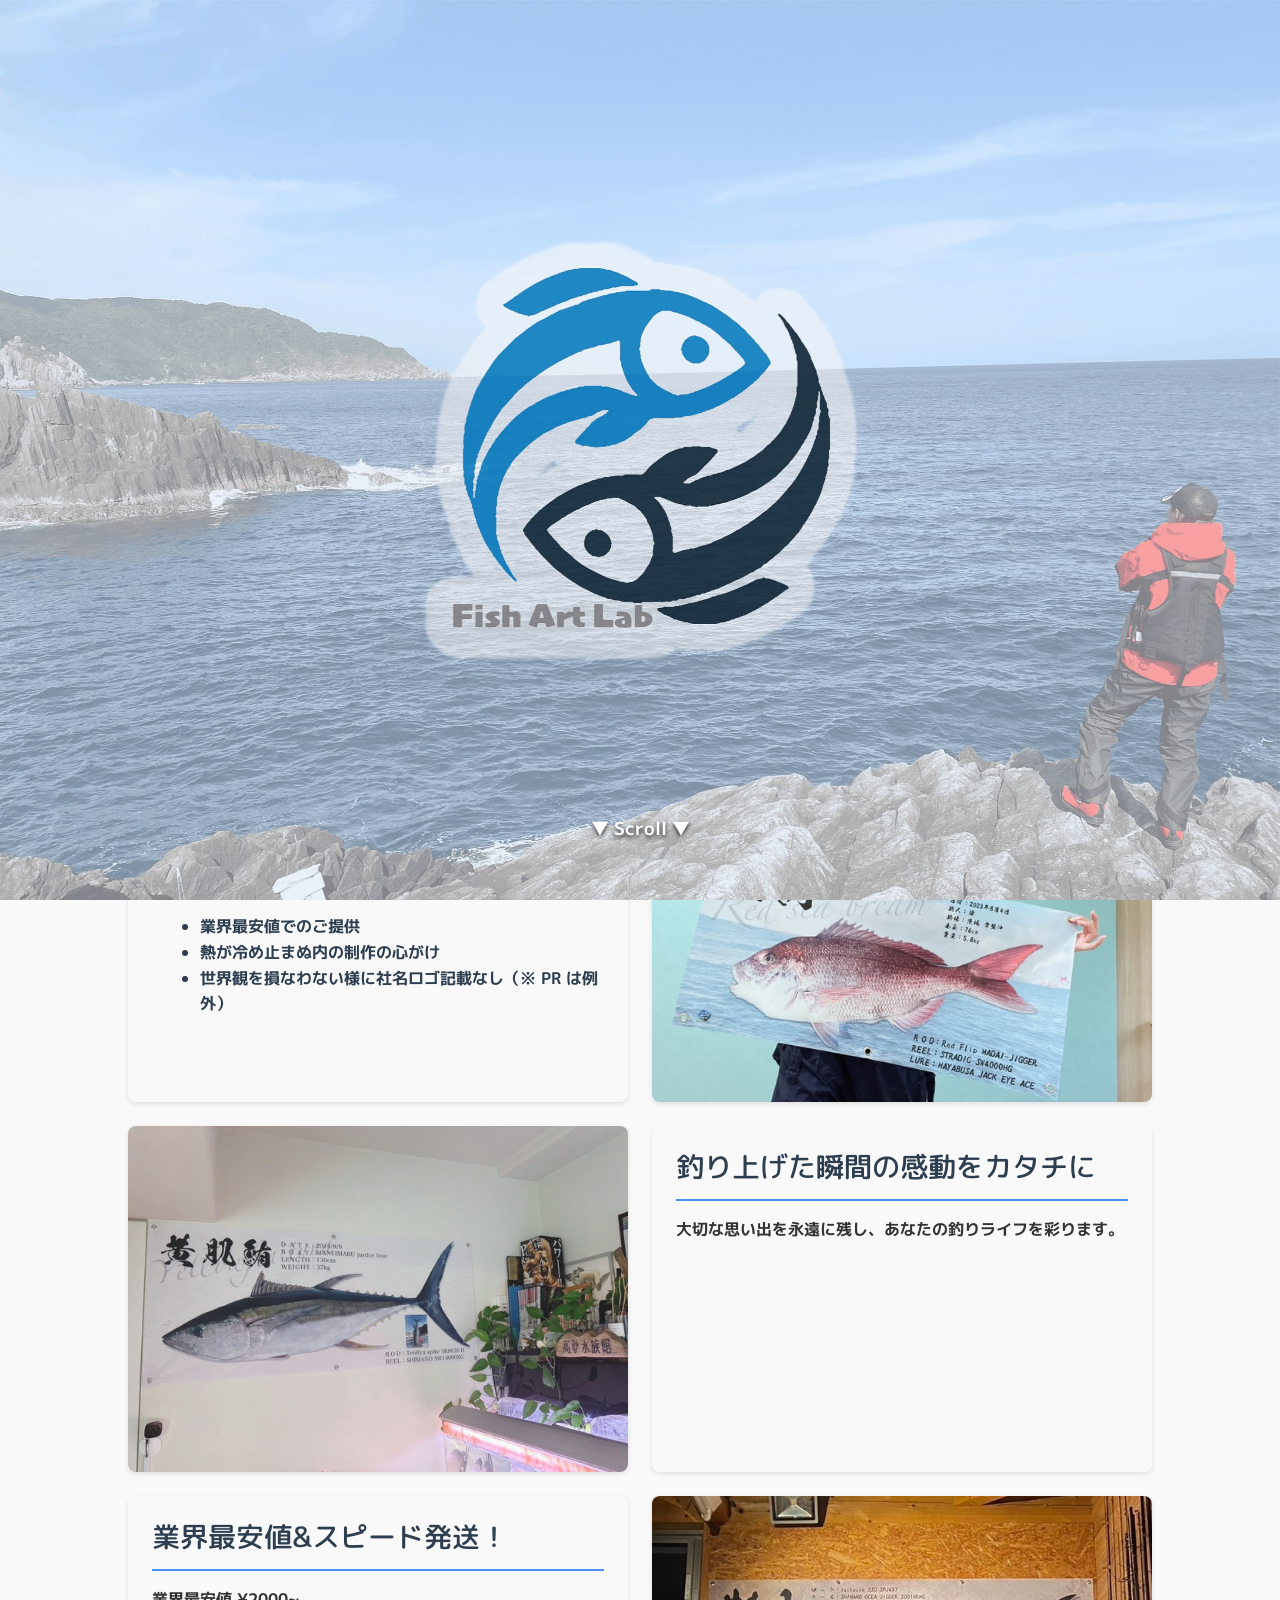
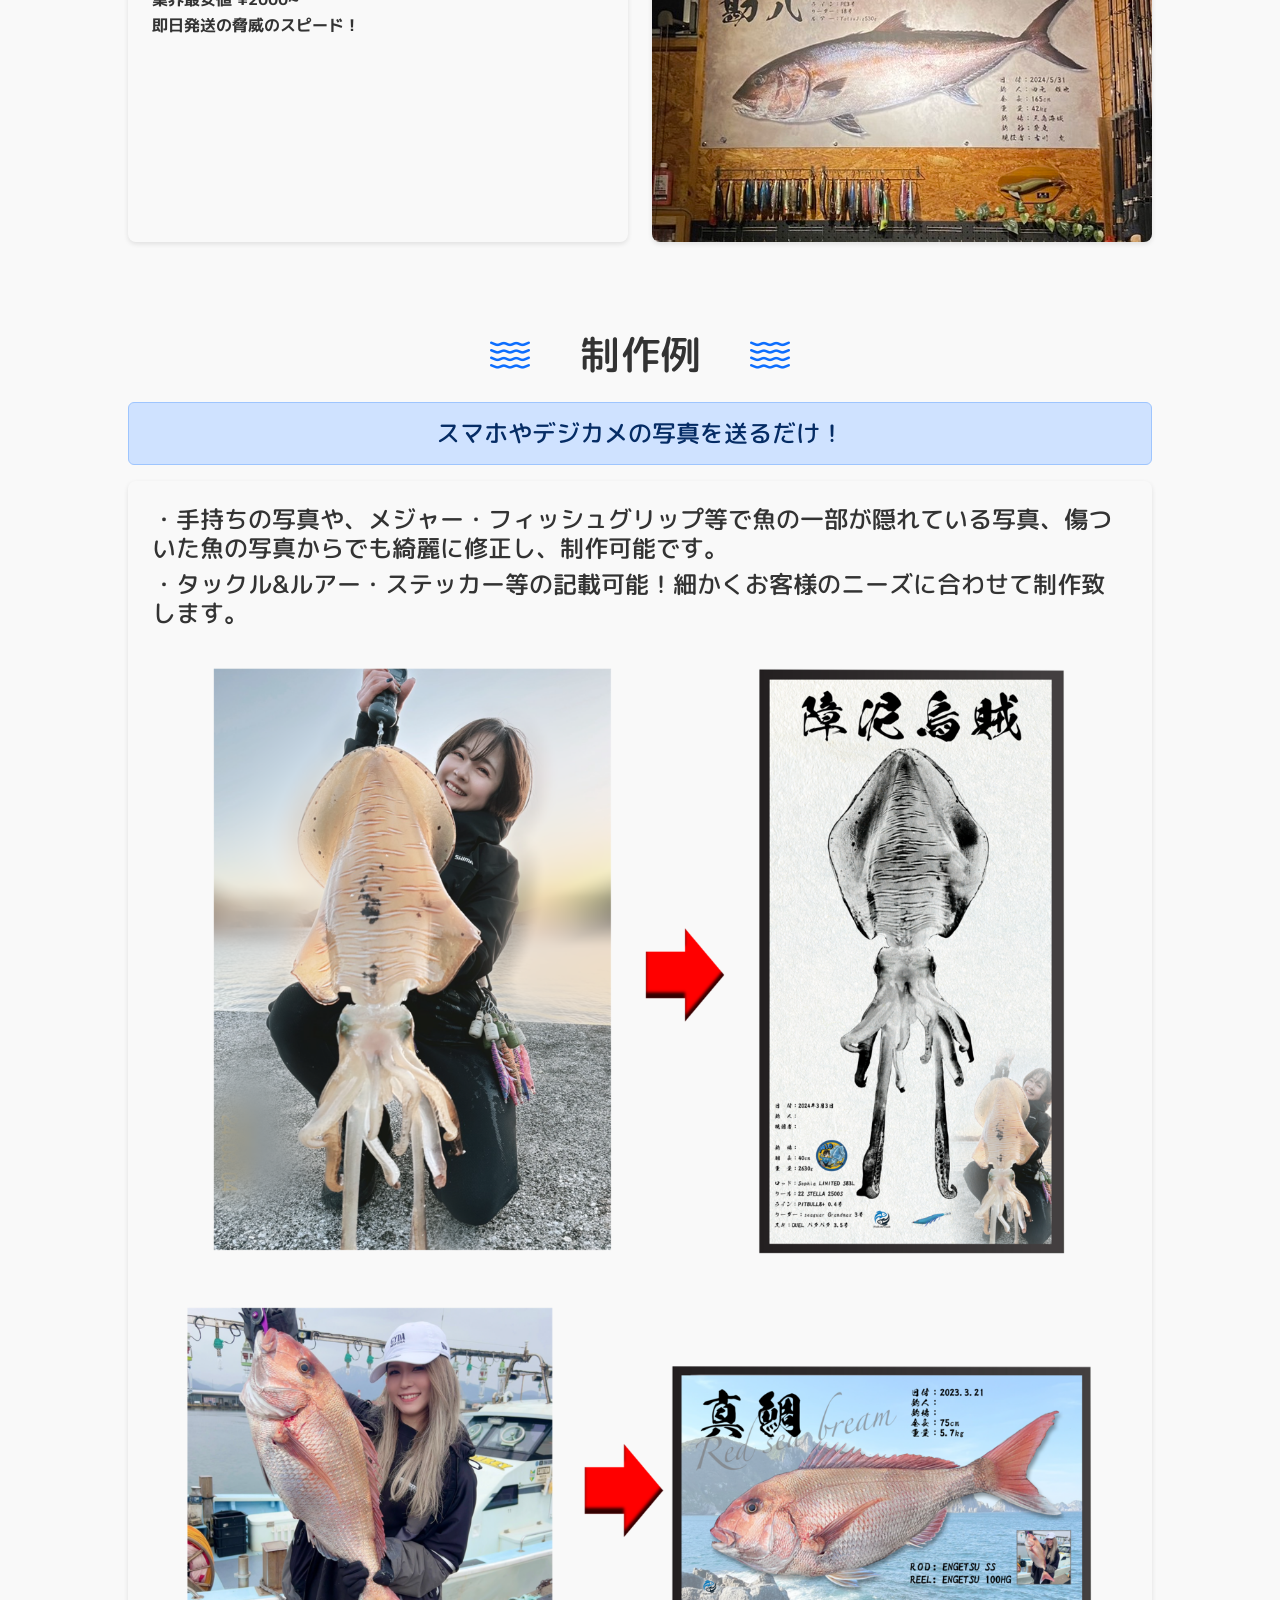
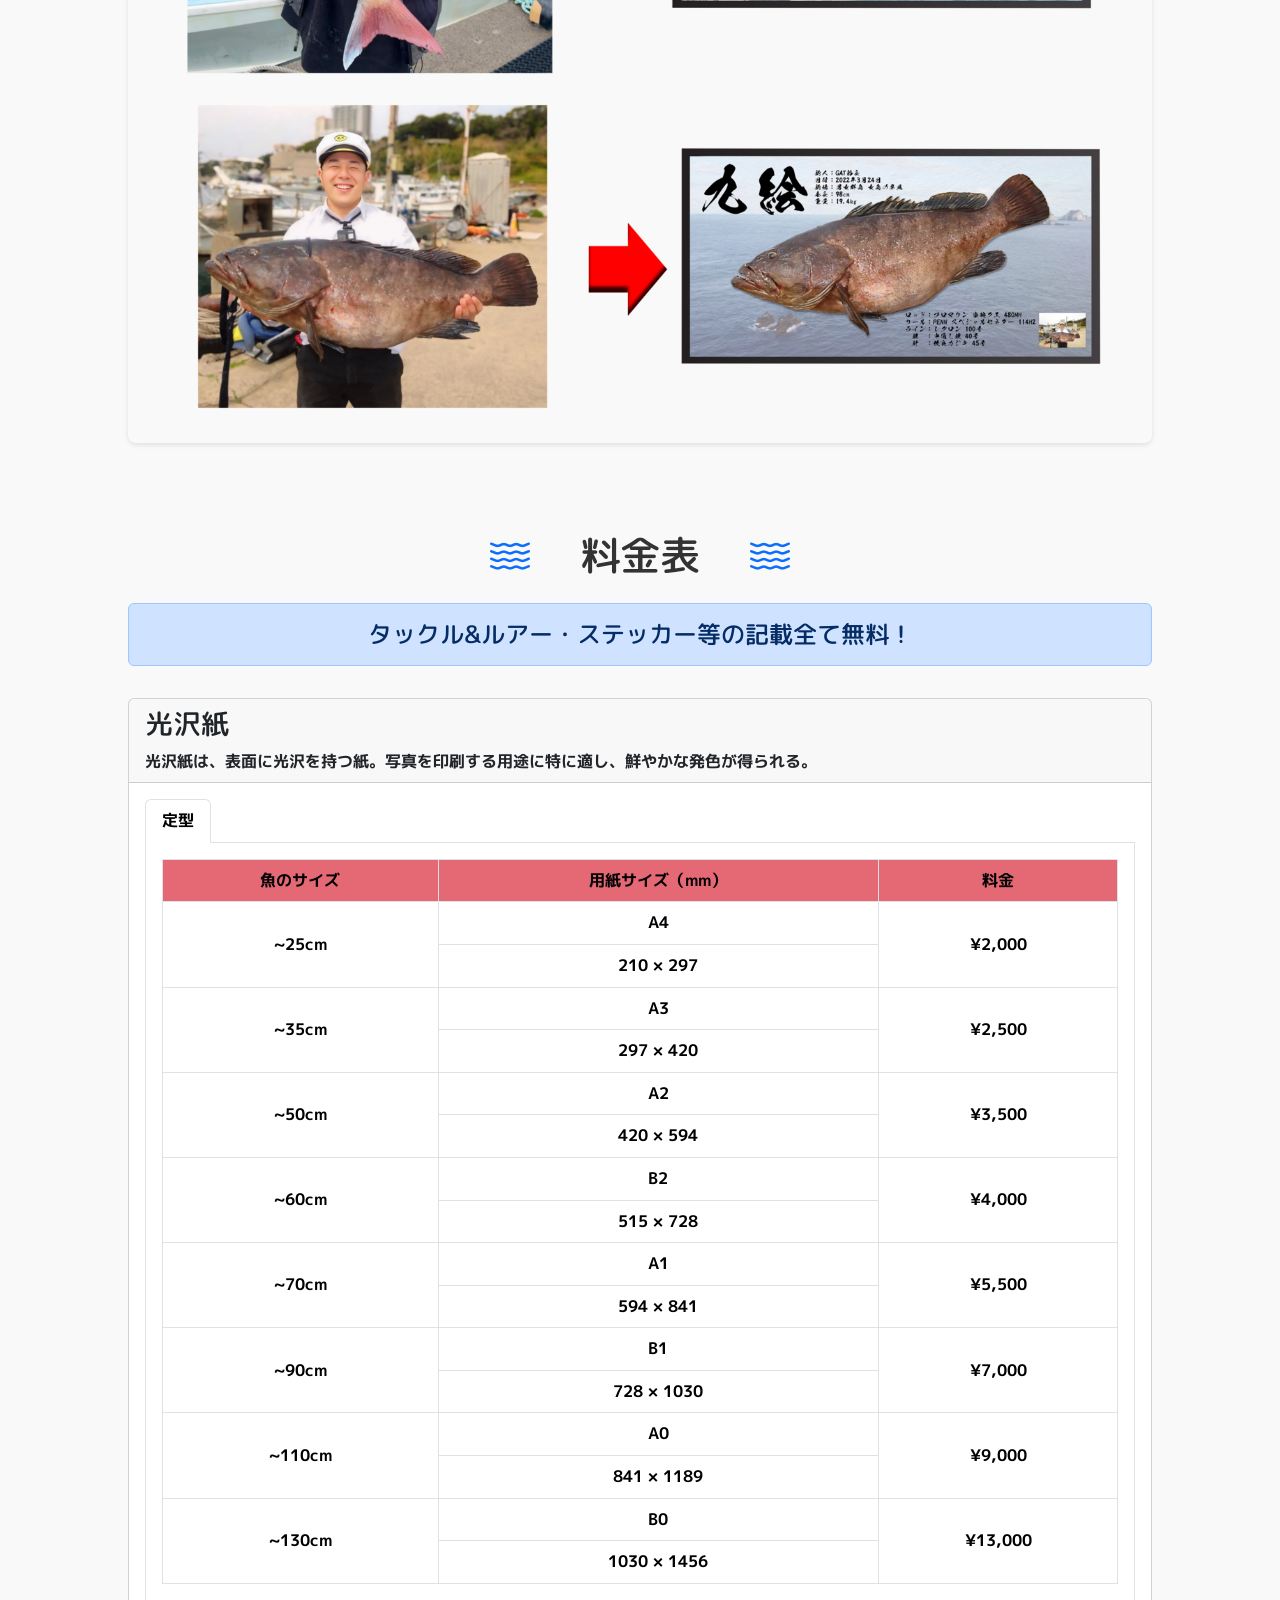
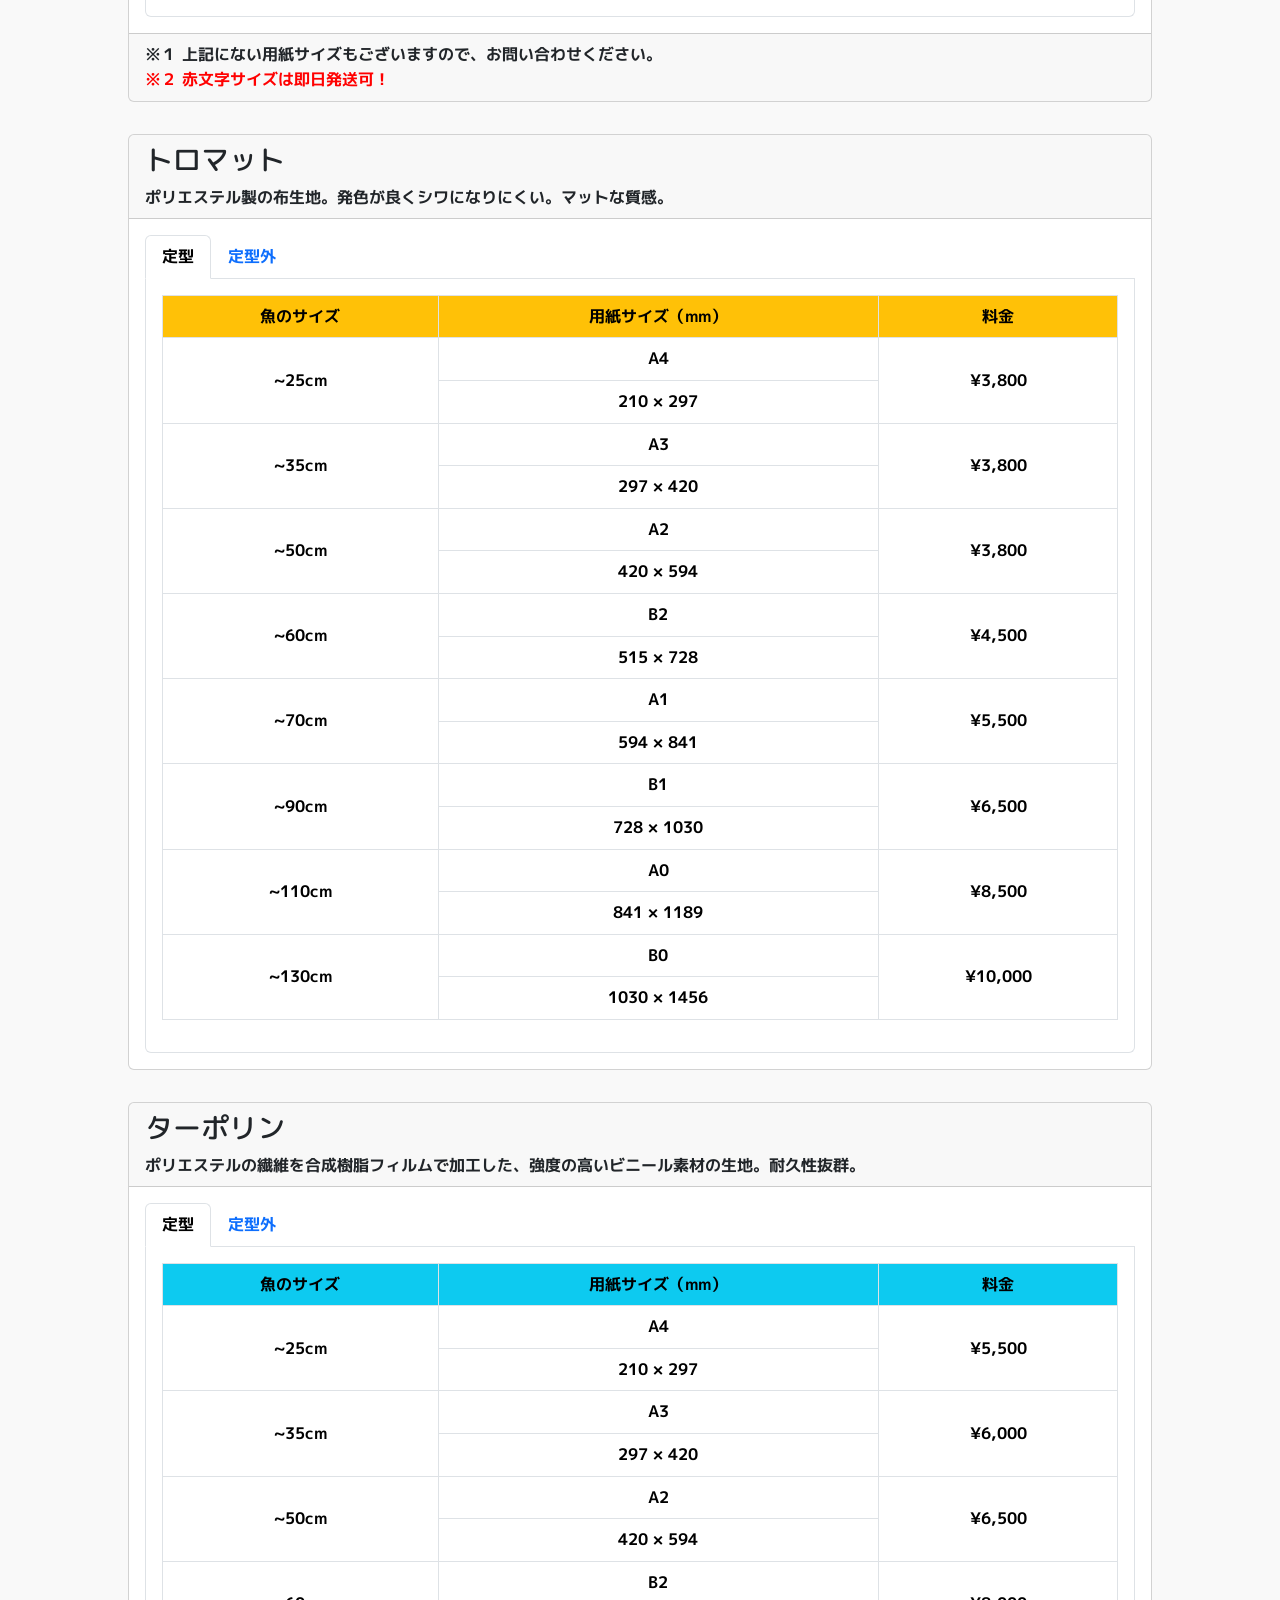
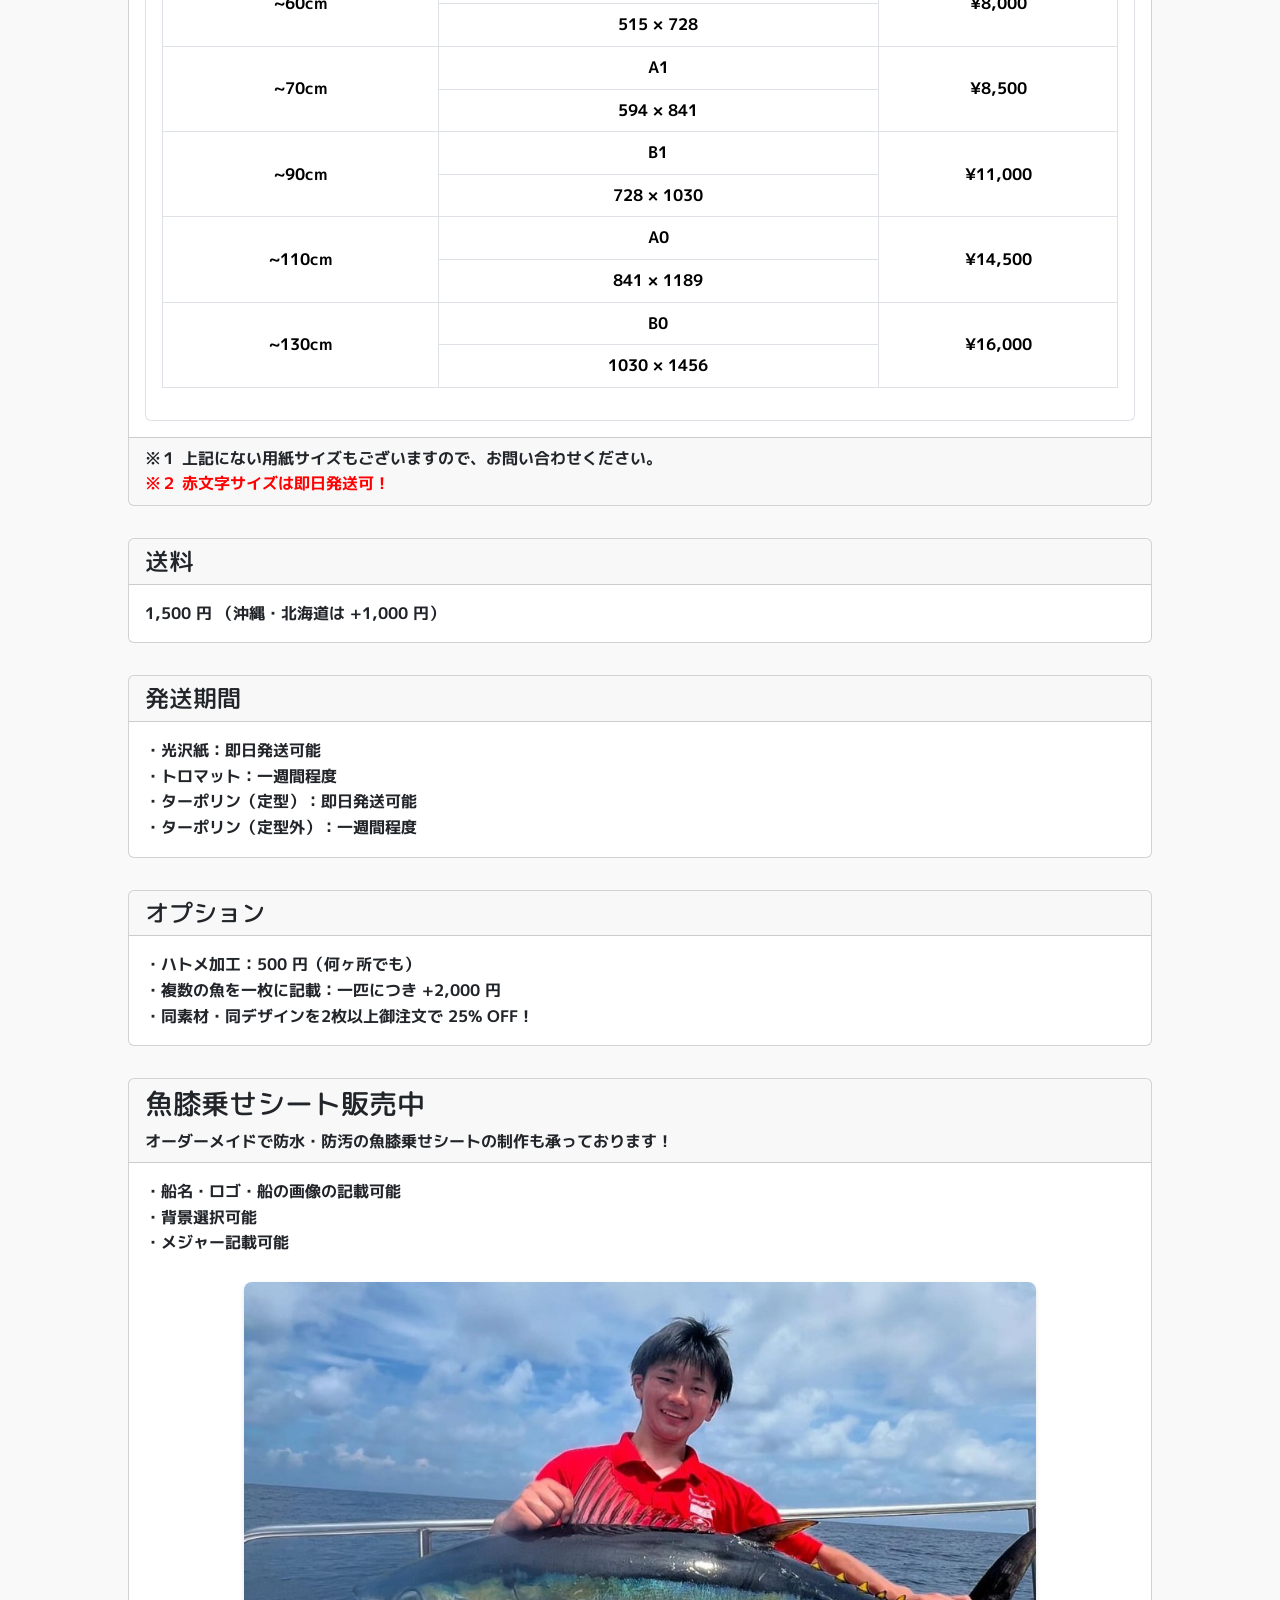
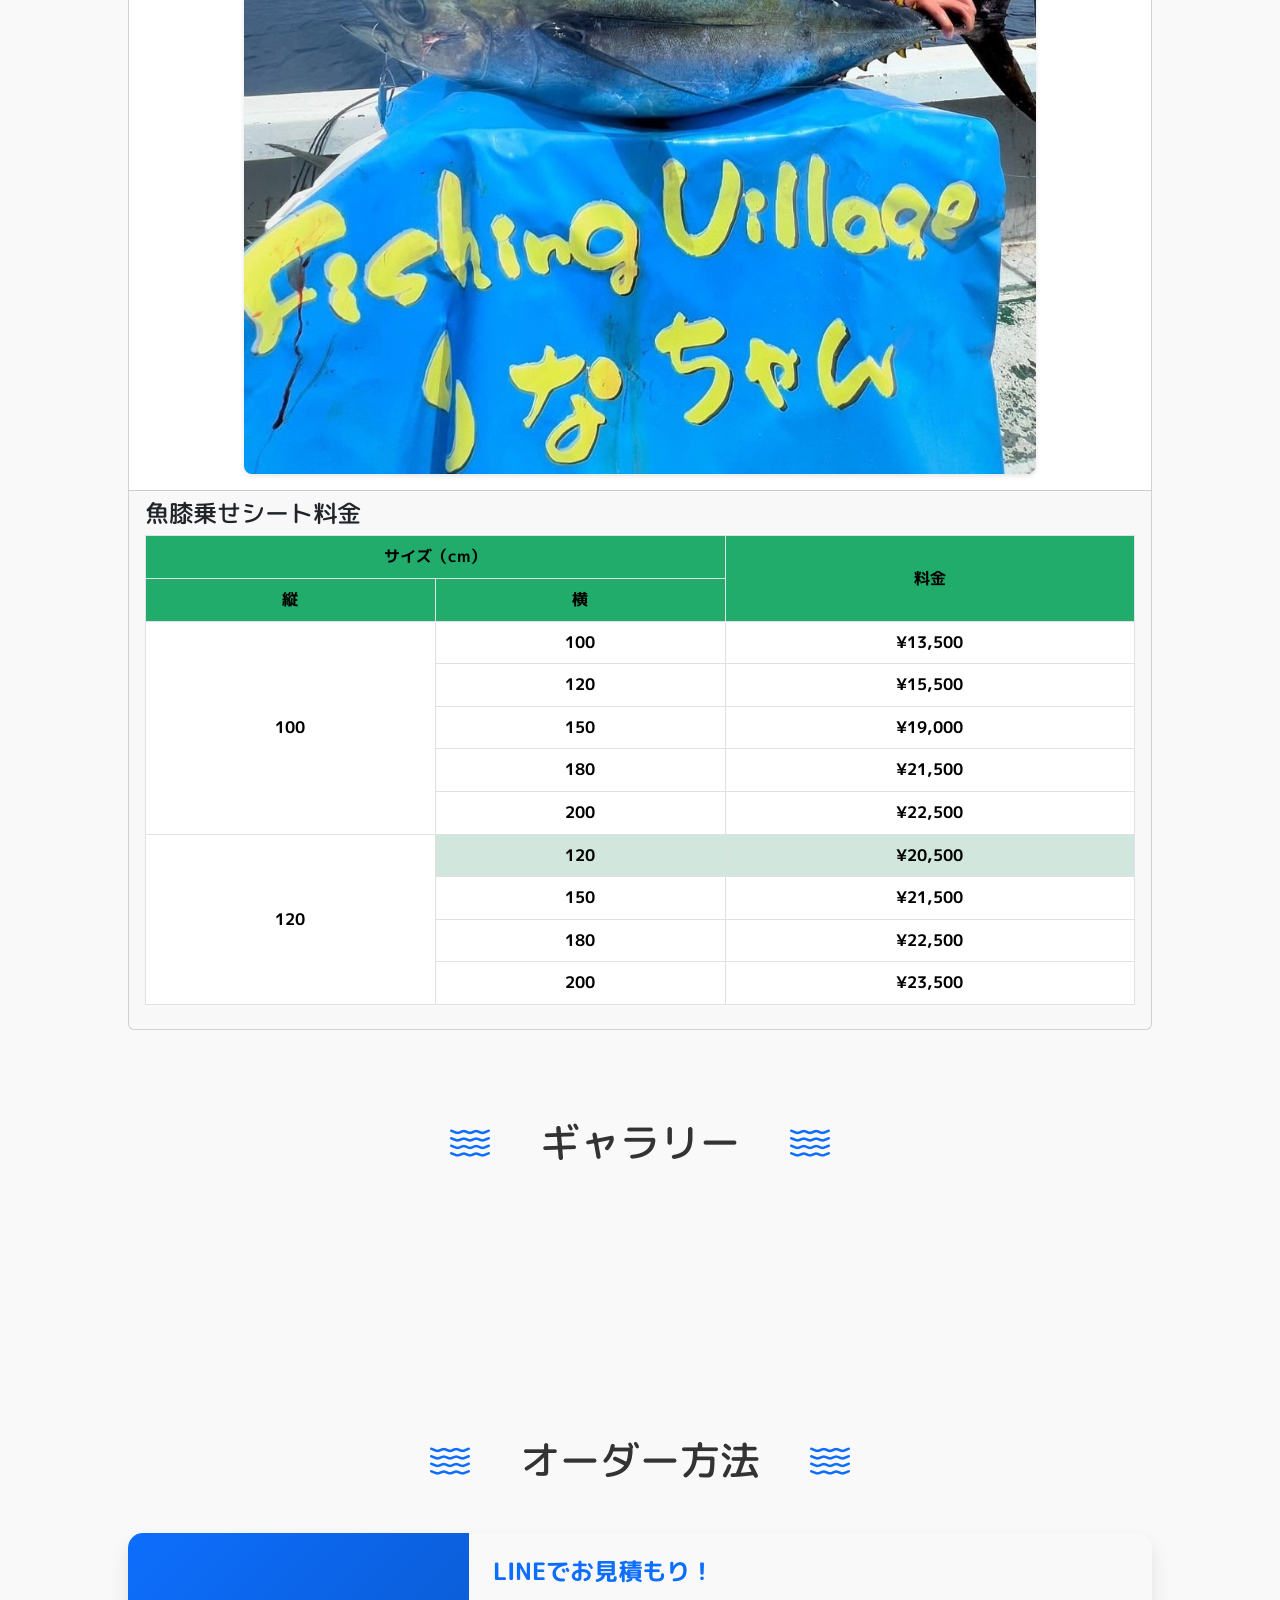
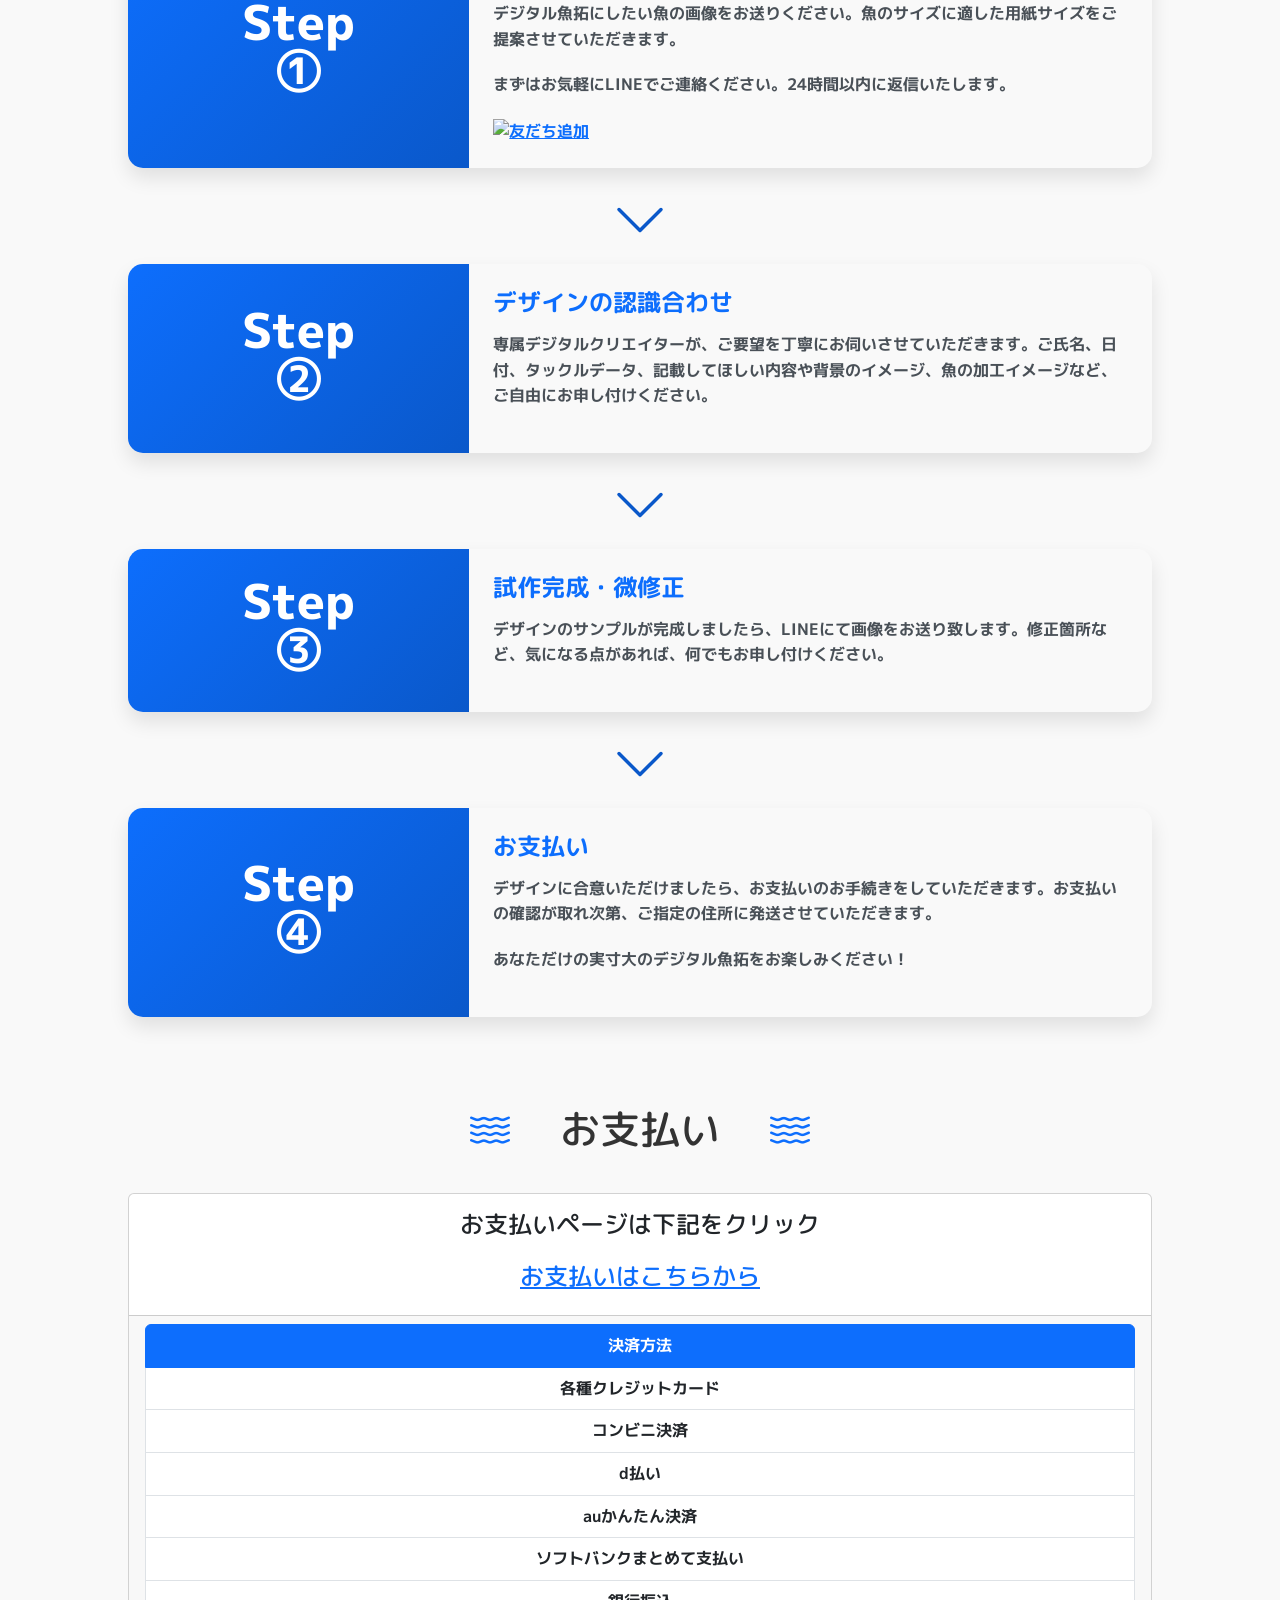
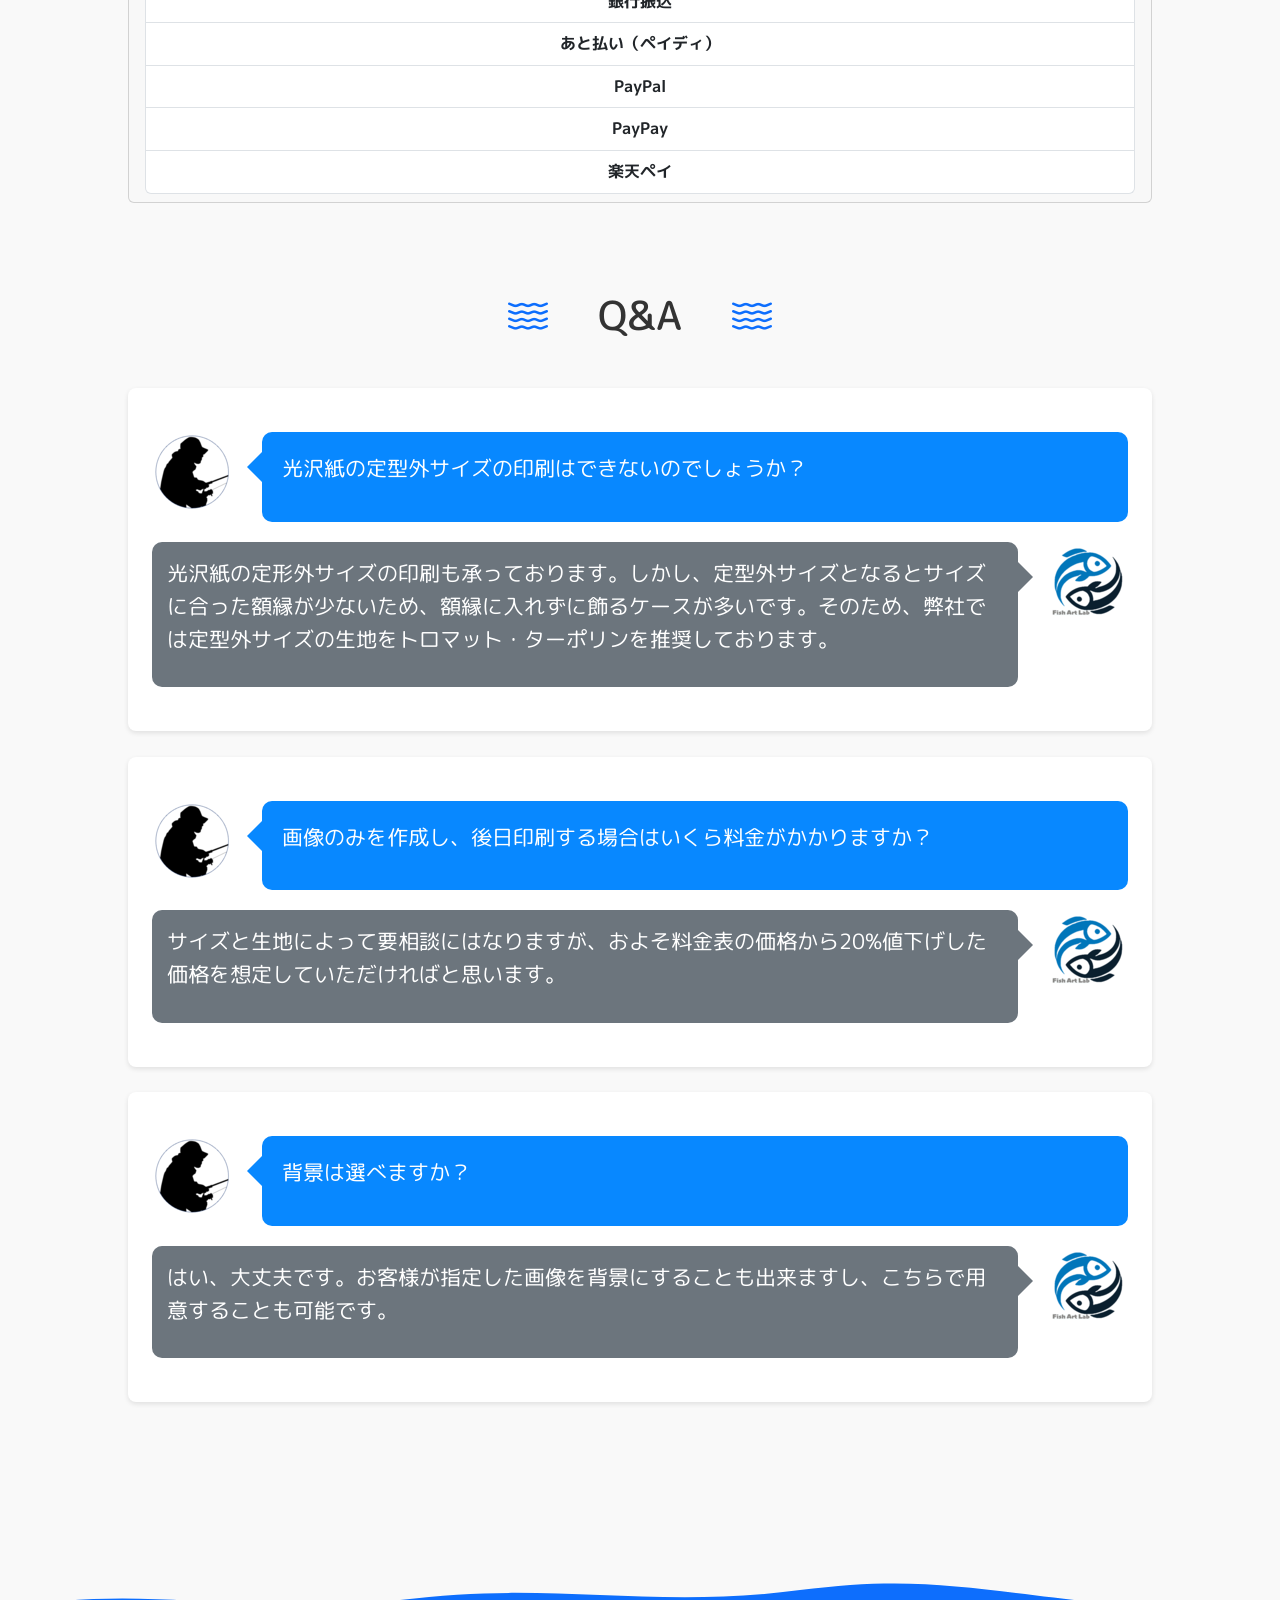
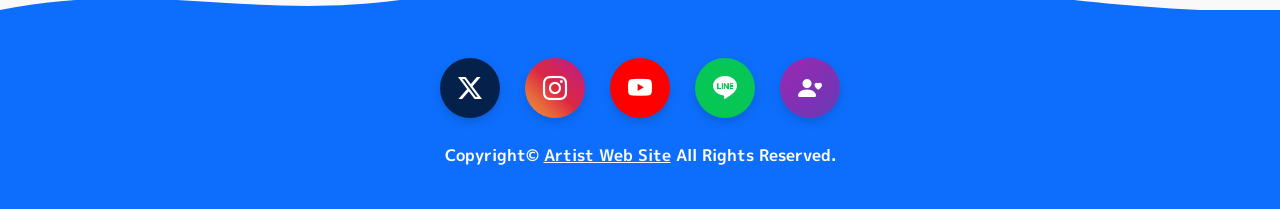
==== index.html @ 7f4c5494 "料金価格を修正" ====
<!DOCTYPE html>
<html lang="ja">

<head>
    <meta charset="UTF-8">
    <title>【デジタル魚拓】Fish Art Lab（フィッシュアートラボ）</title>
    <meta name="viewport" content="width=device-width, initial-scale=1.0">
    <meta name="description" content="デジタル魚拓業界最安値！最短即日発送！Fish Art Labでは、専属のデジタルクリエイターが世界に一つだけのデジタル魚拓を制作します。">
    <meta name="keywords" content="デジタル魚拓, 魚拓, フィッシュアートラボ">
    <link rel="canonical" href="https://www.fishartlab.com/">

    <!-- Boottrap -->
    <link href="https://cdn.jsdelivr.net/npm/bootstrap@5.3.0-alpha1/dist/css/bootstrap.min.css" rel="stylesheet"
        integrity="sha384-GLhlTQ8iRABdZLl6O3oVMWSktQOp6b7In1Zl3/Jr59b6EGGoI1aFkw7cmDA6j6gD" crossorigin="anonymous">
    <link rel="stylesheet" href="https://cdn.jsdelivr.net/npm/bootstrap-icons@1.13.1/font/bootstrap-icons.min.css">

    <!-- フォント -->
    <link rel="preconnect" href="https://fonts.googleapis.com">
    <link rel="preconnect" href="https://fonts.gstatic.com" crossorigin>
    <link
        href="https://fonts.googleapis.com/css2?family=M+PLUS+Rounded+1c:wght@100;300;400;500;700;800;900&display=swap"
        rel="stylesheet">
    <link
        href="https://fonts.googleapis.com/css2?family=M+PLUS+1p&family=M+PLUS+Rounded+1c:wght@100;300;400;500;700;800;900&display=swap"
        rel="stylesheet">

    <link rel="stylesheet" href="css/style.css">
    <link rel="stylesheet" href="css/table.css">
    <link rel="stylesheet" href="css/nav.css">
    <link rel="stylesheet" href="css/link.css">
</head>

<body>
    <!-- 上部のナビゲーション -->
    <nav class="progress-nav" id="progressNav">
        <div class="progress-nav-item">
            <a href="#section_TOP" class="progress-nav-link active">
                <div class="progress-nav-icon">
                    <i class="bi bi-house-fill"></i>
                </div>
                <span>TOP</span>
            </a>
        </div>
        <div class="progress-nav-item">
            <a href="#section_制作例" class="progress-nav-link">
                <div class="progress-nav-icon">
                    <i class="bi bi-bookmarks-fill"></i>
                </div>
                <span>制作例</span>
            </a>
            <div class="progress-bar">
                <div class="progress-fill"></div>
            </div>
        </div>
        <div class="progress-nav-item">
            <a href="#section_料金表" class="progress-nav-link">
                <div class="progress-nav-icon">
                    <i class="bi bi-tags-fill"></i>
                </div>
                <span>料金表</span>
            </a>
            <div class="progress-bar">
                <div class="progress-fill"></div>
            </div>
        </div>
        <div class="progress-nav-item">
            <a href="#section_ギャラリー" class="progress-nav-link">
                <div class="progress-nav-icon">
                    <i class="bi bi-instagram"></i>
                </div>
                <span>ギャラリー</span>
            </a>
            <div class="progress-bar">
                <div class="progress-fill"></div>
            </div>
        </div>
        <div class="progress-nav-item">
            <a href="#section_オーダー方法" class="progress-nav-link">
                <div class="progress-nav-icon">
                    <i class="bi bi-ui-checks"></i>
                </div>
                <span>オーダー方法</span>
            </a>
            <div class="progress-bar">
                <div class="progress-fill"></div>
            </div>
        </div>
        <div class="progress-nav-item">
            <a href="#section_お支払い" class="progress-nav-link">
                <div class="progress-nav-icon">
                    <i class="bi bi-credit-card-fill"></i>
                </div>
                <span>お支払い</span>
            </a>
            <div class="progress-bar">
                <div class="progress-fill"></div>
            </div>
        </div>
        <div class="progress-nav-item">
            <a href="#section_QA" class="progress-nav-link">
                <div class="progress-nav-icon">
                    <i class="bi bi-question-circle-fill"></i>
                </div>
                <span>Q&A</span>
            </a>
            <div class="progress-bar">
                <div class="progress-fill"></div>
            </div>
        </div>
    </nav>

    <!-- フルスクリーン画像 -->
    <div class="hero-container" id="heroContainer">
        <img src="images/section1.jpg" alt="PC 用画像" class="hero-image desktop-img">
        <img src="images/section1_portrait.jpg" alt="スマートフォン用画像" class="hero-image mobile-img">
    </div>

    <!-- スクロール提示 -->
    <div class="scroll-hint" id="scrollHint">
        <p>▼ Scroll ▼</p>
    </div>

    <!-- メインコンテンツ -->
    <main class="main-content">
        <section class="features" id="section_TOP">
            <figure class="text-center">
                <h1 class="display-1">Fish Art Lab</h1><br>
            </figure>
            <div class="feature-grid">
                <div class="feature-card">
                    <h3>Fish Art Lab とは</h3>
                    <hr class="border border-primary border-1 opacity-75">
                    <p>メモリアルフィッシュをデジタル魚拓にした感動を世の中のアングラー達へ！</p>
                    <ul>
                        <li>業界最安値でのご提供</li>
                        <li>熱が冷め止まぬ内の制作の心がけ</li>
                        <li>世界観を損なわない様に社名ロゴ記載なし（※ PR は例外）</li>
                    </ul>
                </div>
                <div class="feature-card image-card">
                    <div class="image-container">
                        <img src="images/top_image1.jpg" class="feature-image">
                    </div>
                </div>
                <div class="feature-card image-card">
                    <div class="image-container">
                        <img src="images/top_image2.jpg" class="feature-image">
                    </div>
                </div>
                <div class="feature-card">
                    <h3>釣り上げた瞬間の感動をカタチに</h3>
                    <hr class="border border-primary border-1 opacity-75">
                    <p>大切な思い出を永遠に残し、あなたの釣りライフを彩ります。</p>
                </div>
                <div class="feature-card">
                    <h3>業界最安値&スピード発送！</h3>
                    <hr class="border border-primary border-1 opacity-75">
                    <p>業界最安値 ¥2000~<br>即日発送の脅威のスピード！</p>
                </div>
                <div class="feature-card image-card">
                    <div class="image-container">
                        <img src="images/top_image3.jpg" class="feature-image">
                    </div>
                </div>
            </div>
        </section>

        <section class="features" id="section_制作例">
            <figure class="inline-figure">
                <i class="bi bi-water"></i>
                <h2>制作例</h2>
                <i class="bi bi-water"></i>
            </figure>
            <div class="alert alert-primary" role="alert">
                <h4>スマホやデジカメの写真を送るだけ！</h4>
            </div>
            <div class="feature-card">
                <h4>・手持ちの写真や、メジャー・フィッシュグリップ等で魚の一部が隠れている写真、傷ついた魚の写真からでも綺麗に修正し、制作可能です。</h4>
                <h4>・タックル&ルアー・ステッカー等の記載可能！細かくお客様のニーズに合わせて制作致します。</h4>
                <div class="image-card">
                    <div class="image-container">
                        <img src="images/mio_example.png" class="feature-image">
                    </div>
                </div>
                <div class="image-card">
                    <div class="image-container">
                        <img src="images/m_example.png" class="feature-image">
                    </div>
                </div>
                <div class="image-card">
                    <div class="image-container">
                        <img src="images/gat_example.png" class="feature-image">
                    </div>
                </div>
            </div>
        </section>

        <section class="features" id="section_料金表">
            <figure class="inline-figure">
                <i class="bi bi-water"></i>
                <h2>料金表</h2>
                <i class="bi bi-water"></i>
            </figure>
            <div class="alert alert-primary" role="alert">
                <h4>タックル&ルアー・ステッカー等の記載全て無料！</h4>
            </div>

            <div class="card text-left">
                <div class="card-header">
                    <h3 class="card-title">光沢紙</h3>
                    <p class="card-text">光沢紙は、表面に光沢を持つ紙。写真を印刷する用途に特に適し、鮮やかな発色が得られる。</p>
                </div>
                <div class="card-body">
                    <ul class="nav nav-tabs" id="光沢紙-tab" role="tablist">
                        <li class="nav-item" role="presentation">
                            <button class="nav-link active" id="光沢紙-定型-tab" data-bs-toggle="tab"
                                data-bs-target="#光沢紙-定型" type="button" role="tab" aria-controls="光沢紙-定型"
                                aria-selected="true">定型</button>
                        </li>
                    </ul>
                    <div class="tab-content p-3 border border-top-0 rounded-bottom" id="光沢紙-tab-content">
                        <div class="tab-pane fade show active" id="光沢紙-定型" role="tabpanel" aria-labelledby="光沢紙-定型-tab">
                            <!-- 料金- 光沢紙 -->
                            <table class="table table-red table-bordered">
                                <thead>
                                    <tr>
                                        <th>魚のサイズ</th>
                                        <th>用紙サイズ（mm）</th>
                                        <th>料金</th>
                                    </tr>
                                </thead>
                                <tbody>
                                    <tr class="table-hover-warning">
                                        <td rowspan="2">~25cm</td>
                                        <td class="importent-info">A4</td>
                                        <td rowspan="2">¥2,000</td>
                                    </tr>
                                    <tr>
                                        <td>210 × 297</td>
                                    </tr>
                                    <tr class="table-red-striped">
                                        <td rowspan="2">~35cm</td>
                                        <td class="importent-info">A3</td>
                                        <td rowspan="2">¥2,500</td>
                                    </tr>
                                    <tr class="table-red-striped">
                                        <td>297 × 420</td>
                                    </tr>
                                    <tr>
                                        <td rowspan="2">~50cm</td>
                                        <td class="importent-info">A2</td>
                                        <td rowspan="2">¥3,500</td>
                                    </tr>
                                    <tr>
                                        <td>420 × 594</td>
                                    </tr>
                                    <tr class="table-red-striped">
                                        <td rowspan="2">~60cm</td>
                                        <td class="importent-info">B2</td>
                                        <td rowspan="2">¥4,000</td>
                                    </tr>
                                    <tr class="table-red-striped">
                                        <td>515 × 728</td>
                                    </tr>
                                    <tr>
                                        <td rowspan="2">~70cm</td>
                                        <td class="importent-info">A1</td>
                                        <td rowspan="2">¥5,500</td>
                                    </tr>
                                    <tr>
                                        <td>594 × 841</td>
                                    </tr>
                                    <tr class="table-red-striped">
                                        <td rowspan="2">~90cm</td>
                                        <td class="importent-info">B1</td>
                                        <td rowspan="2">¥7,000</td>
                                    </tr>
                                    <tr class="table-red-striped">
                                        <td>728 × 1030</td>
                                    </tr>
                                    <tr>
                                        <td rowspan="2">~110cm</td>
                                        <td class="importent-info">A0</td>
                                        <td rowspan="2">¥9,000</td>
                                    </tr>
                                    <tr>
                                        <td>841 × 1189</td>
                                    </tr>
                                    <tr class="table-red-striped">
                                        <td rowspan="2">~130cm</td>
                                        <td class="importent-info">B0</td>
                                        <td rowspan="2">¥13,000</td>
                                    </tr>
                                    <tr class="table-red-striped">
                                        <td>1030 × 1456</td>
                                    </tr>
                                </tbody>
                            </table>
                        </div>
                    </div>
                </div>
                <div class="card-footer">
                    <p>※１ 上記にない用紙サイズもございますので、お問い合わせください。</p>
                    <p class="importent-info">※２ 赤文字サイズは即日発送可！</p>
                </div>
            </div>

            <div class="card text-left">
                <div class="card-header">
                    <h3 class="card-title">トロマット</h3>
                    <p class="card-text">ポリエステル製の布生地。発色が良くシワになりにくい。マットな質感。</p>
                </div>
                <div class="card-body">
                    <ul class="nav nav-tabs" id="トロマット-tab" role="tablist">
                        <li class="nav-item" role="presentation">
                            <button class="nav-link active" id="トロマット-定型-tab" data-bs-toggle="tab"
                                data-bs-target="#トロマット-定型" type="button" role="tab" aria-controls="トロマット-定型"
                                aria-selected="true">定型</button>
                        </li>
                        <li class="nav-item" role="presentation">
                            <button class="nav-link" id="トロマット-定型外-tab" data-bs-toggle="tab" data-bs-target="#トロマット-定型外"
                                type="button" role="tab" aria-controls="トロマット-定型外" aria-selected="false">定型外</button>
                        </li>
                    </ul>
                    <!-- 料金-トロマット-定型 -->
                    <div class="tab-content p-3 border border-top-0 rounded-bottom" id="トロマット-tab-content">
                        <div class="tab-pane fade show active" id="トロマット-定型" role="tabpanel"
                            aria-labelledby="トロマット-定型-tab">
                            <table class="table table-yellow-standard-sized table-bordered">
                                <thead>
                                    <tr>
                                        <th>魚のサイズ</th>
                                        <th>用紙サイズ（mm）</th>
                                        <th>料金</th>
                                    </tr>
                                </thead>
                                <tbody>
                                    <tr>
                                        <td rowspan="2">~25cm</td>
                                        <td>A4</td>
                                        <td rowspan="2">¥3,800</td>
                                    </tr>
                                    <tr>
                                        <td>210 × 297</td>
                                    </tr>
                                    <tr class="table-yellow-striped">
                                        <td rowspan="2">~35cm</td>
                                        <td>A3</td>
                                        <td rowspan="2">¥3,800</td>
                                    </tr>
                                    <tr class="table-yellow-striped">
                                        <td>297 × 420</td>
                                    </tr>
                                    <tr>
                                        <td rowspan="2">~50cm</td>
                                        <td>A2</td>
                                        <td rowspan="2">¥3,800</td>
                                    </tr>
                                    <tr>
                                        <td>420 × 594</td>
                                    </tr>
                                    <tr class="table-yellow-striped">
                                        <td rowspan="2">~60cm</td>
                                        <td>B2</td>
                                        <td rowspan="2">¥4,500</td>
                                    </tr>
                                    <tr class="table-yellow-striped">
                                        <td>515 × 728</td>
                                    </tr>
                                    <tr>
                                        <td rowspan="2">~70cm</td>
                                        <td>A1</td>
                                        <td rowspan="2">¥5,500</td>
                                    </tr>
                                    <tr>
                                        <td>594 × 841</td>
                                    </tr>
                                    <tr class="table-yellow-striped">
                                        <td rowspan="2">~90cm</td>
                                        <td>B1</td>
                                        <td rowspan="2">¥6,500</td>
                                    </tr>
                                    <tr class="table-yellow-striped">
                                        <td>728 × 1030</td>
                                    </tr>
                                    <tr>
                                        <td rowspan="2">~110cm</td>
                                        <td>A0</td>
                                        <td rowspan="2">¥8,500</td>
                                    </tr>
                                    <tr>
                                        <td>841 × 1189</td>
                                    </tr>
                                    <tr class="table-yellow-striped">
                                        <td rowspan="2">~130cm</td>
                                        <td>B0</td>
                                        <td rowspan="2">¥10,000</td>
                                    </tr>
                                    <tr class="table-yellow-striped">
                                        <td>1030 × 1456</td>
                                    </tr>
                                </tbody>
                            </table>
                        </div>
                        <!-- 料金-トロマット-定型外 -->
                        <div class="tab-pane fade" id="トロマット-定型外" role="tabpanel" aria-labelledby="トロマット-定型外-tab">
                            <table class="table table-yellow-non-standard-sized table-bordered">
                                <thead>
                                    <tr>
                                        <th rowspan="2">魚のサイズ</th>
                                        <th colspan="2">用紙サイズ（mm）</th>
                                        <th rowspan="2">料金</th>
                                    </tr>
                                    <tr>
                                        <th>縦</th>
                                        <th>横</th>
                                    </tr>
                                </thead>
                                <tbody>
                                    <tr>
                                        <td>~70cm</td>
                                        <td>450</td>
                                        <td>800</td>
                                        <td>¥3,800</td>
                                    </tr>
                                    <tr class="table-yellow-striped">
                                        <td rowspan="2">~90cm</td>
                                        <td>450</td>
                                        <td rowspan="2">1000</td>
                                        <td>¥3,800</td>
                                    </tr>
                                    <tr class="table-yellow-striped">
                                        <td>600</td>
                                        <td>¥5,500</td>
                                    </tr>
                                    <tr>
                                        <td rowspan="3">~110cm</td>
                                        <td>450</td>
                                        <td rowspan="3">1200</td>
                                        <td>¥3,800</td>
                                    </tr>
                                    <tr>
                                        <td>600</td>
                                        <td>¥5,500</td>
                                    </tr>
                                    <tr>
                                        <td>800</td>
                                        <td>¥8,000</td>
                                    </tr>
                                    <tr class="table-yellow-striped">
                                        <td rowspan="3">~130cm</td>
                                        <td>600</td>
                                        <td rowspan="3">1400</td>
                                        <td>¥6,000</td>
                                    </tr>
                                    <tr class="table-yellow-striped">
                                        <td>800</td>
                                        <td>¥8,000</td>
                                    </tr>
                                    <tr class="table-yellow-striped">
                                        <td>1000</td>
                                        <td>¥10,000</td>
                                    </tr>
                                    <tr>
                                        <td rowspan="3">~150cm</td>
                                        <td>600</td>
                                        <td rowspan="3">1600</td>
                                        <td>¥7,500</td>
                                    </tr>
                                    <tr>
                                        <td>800</td>
                                        <td>¥8,500</td>
                                    </tr>
                                    <tr>
                                        <td>1000</td>
                                        <td>¥10,000</td>
                                    </tr>
                                    <tr class="table-yellow-striped">
                                        <td rowspan="3">~170cm</td>
                                        <td>600</td>
                                        <td rowspan="3">1800</td>
                                        <td>¥7,500</td>
                                    </tr>
                                    <tr class="table-yellow-striped">
                                        <td>800</td>
                                        <td>¥9,000</td>
                                    </tr>
                                    <tr class="table-yellow-striped">
                                        <td>1000</td>
                                        <td>¥11,000</td>
                                    </tr>
                                    <tr>
                                        <td rowspan="3">~190cm</td>
                                        <td>600</td>
                                        <td rowspan="3">2000</td>
                                        <td>¥9,000</td>
                                    </tr>
                                    <tr>
                                        <td>800</td>
                                        <td>¥11,000</td>
                                    </tr>
                                    <tr>
                                        <td>1000</td>
                                        <td>¥13,000</td>
                                    </tr>
                                </tbody>
                            </table>
                        </div>
                    </div>
                </div>
            </div>

            <div class="card text-left">
                <div class="card-header">
                    <h3 class="card-title">ターポリン</h3>
                    <p class="card-text">ポリエステルの繊維を合成樹脂フィルムで加工した、強度の高いビニール素材の生地。耐久性抜群。</p>
                </div>
                <div class="card-body">
                    <ul class="nav nav-tabs" id="ターポリン-tab" role="tablist">
                        <li class="nav-item" role="presentation">
                            <button class="nav-link active" id="ターポリン-定型-tab" data-bs-toggle="tab"
                                data-bs-target="#ターポリン-定型" type="button" role="tab" aria-controls="ターポリン-定型"
                                aria-selected="true">定型</button>
                        </li>
                        <li class="nav-item" role="presentation">
                            <button class="nav-link" id="ターポリン-定型外-tab" data-bs-toggle="tab" data-bs-target="#ターポリン-定型外"
                                type="button" role="tab" aria-controls="ターポリン-定型外" aria-selected="false">定型外</button>
                        </li>
                    </ul>
                    <!-- 料金-ターポリン-定型 -->
                    <div class="tab-content p-3 border border-top-0 rounded-bottom" id="ターポリン-tab-content">
                        <div class="tab-pane fade show active" id="ターポリン-定型" role="tabpanel"
                            aria-labelledby="ターポリン-定型-tab">
                            <table class="table table-blue-standard-sized table-bordered">
                                <thead>
                                    <tr>
                                        <th>魚のサイズ</th>
                                        <th>用紙サイズ（mm）</th>
                                        <th>料金</th>
                                    </tr>
                                </thead>
                                <tbody>
                                    <tr>
                                        <td rowspan="2">~25cm</td>
                                        <td class="importent-info">A4</td>
                                        <td rowspan="2">¥5,500</td>
                                    </tr>
                                    <tr>
                                        <td>210 × 297</td>
                                    </tr>
                                    <tr class="table-blue-striped">
                                        <td rowspan="2">~35cm</td>
                                        <td class="importent-info">A3</td>
                                        <td rowspan="2">¥6,000</td>
                                    </tr>
                                    <tr class="table-blue-striped">
                                        <td>297 × 420</td>
                                    </tr>
                                    <tr>
                                        <td rowspan="2">~50cm</td>
                                        <td class="importent-info">A2</td>
                                        <td rowspan="2">¥6,500</td>
                                    </tr>
                                    <tr>
                                        <td>420 × 594</td>
                                    </tr>
                                    <tr class="table-blue-striped">
                                        <td rowspan="2">~60cm</td>
                                        <td class="importent-info">B2</td>
                                        <td rowspan="2">¥8,000</td>
                                    </tr>
                                    <tr class="table-blue-striped">
                                        <td>515 × 728</td>
                                    </tr>
                                    <tr>
                                        <td rowspan="2">~70cm</td>
                                        <td class="importent-info">A1</td>
                                        <td rowspan="2">¥8,500</td>
                                    </tr>
                                    <tr>
                                        <td>594 × 841</td>
                                    </tr>
                                    <tr class="table-blue-striped">
                                        <td rowspan="2">~90cm</td>
                                        <td class="importent-info">B1</td>
                                        <td rowspan="2">¥11,000</td>
                                    </tr>
                                    <tr class="table-blue-striped">
                                        <td>728 × 1030</td>
                                    </tr>
                                    <tr>
                                        <td rowspan="2">~110cm</td>
                                        <td class="importent-info">A0</td>
                                        <td rowspan="2">¥14,500</td>
                                    </tr>
                                    <tr>
                                        <td>841 × 1189</td>
                                    </tr>
                                    <tr class="table-blue-striped">
                                        <td rowspan="2">~130cm</td>
                                        <td class="importent-info">B0</td>
                                        <td rowspan="2">¥16,000</td>
                                    </tr>
                                    <tr class="table-blue-striped">
                                        <td>1030 × 1456</td>
                                    </tr>
                                </tbody>
                            </table>
                        </div>
                        <!-- 料金-ターポリン-定型外 -->
                        <div class="tab-pane fade" id="ターポリン-定型外" role="tabpanel" aria-labelledby="ターポリン-定型外-tab">
                            <table class="table table-blue-non-standard-sized table-bordered">
                                <thead>
                                    <tr>
                                        <th rowspan="2">魚のサイズ</th>
                                        <th colspan="2">用紙サイズ（mm）</th>
                                        <th rowspan="2">料金</th>
                                    </tr>
                                    <tr>
                                        <th>縦</th>
                                        <th>横</th>
                                    </tr>
                                </thead>
                                <tbody>
                                    <tr>
                                        <td>~70cm</td>
                                        <td>450</td>
                                        <td>800</td>
                                        <td>¥5,400</td>
                                    </tr>
                                    <tr class="table-blue-striped">
                                        <td rowspan="2">~90cm</td>
                                        <td>450</td>
                                        <td rowspan="2">1000</td>
                                        <td>¥5,500</td>
                                    </tr>
                                    <tr class="table-blue-striped">
                                        <td>600</td>
                                        <td>¥9,000</td>
                                    </tr>
                                    <tr>
                                        <td rowspan="3">~110cm</td>
                                        <td>450</td>
                                        <td rowspan="3">1200</td>
                                        <td>¥5,600</td>
                                    </tr>
                                    <tr>
                                        <td>600</td>
                                        <td>¥9,500</td>
                                    </tr>
                                    <tr>
                                        <td>800</td>
                                        <td>¥13,500</td>
                                    </tr>
                                    <tr class="table-blue-striped">
                                        <td rowspan="3">~130cm</td>
                                        <td>600</td>
                                        <td rowspan="3">1400</td>
                                        <td>¥10,000</td>
                                    </tr>
                                    <tr class="table-blue-striped">
                                        <td>800</td>
                                        <td>¥14,000</td>
                                    </tr>
                                    <tr class="table-blue-striped">
                                        <td>1000</td>
                                        <td>¥17,000</td>
                                    </tr>
                                    <tr>
                                        <td rowspan="3">~150cm</td>
                                        <td>600</td>
                                        <td rowspan="3">1600</td>
                                        <td>¥12,500</td>
                                    </tr>
                                    <tr>
                                        <td>800</td>
                                        <td>¥14,500</td>
                                    </tr>
                                    <tr>
                                        <td>1000</td>
                                        <td>¥17,000</td>
                                    </tr>
                                    <tr class="table-blue-striped">
                                        <td rowspan="3">~170cm</td>
                                        <td>600</td>
                                        <td rowspan="3">1800</td>
                                        <td>¥12,000</td>
                                    </tr>
                                    <tr class="table-blue-striped">
                                        <td>800</td>
                                        <td>¥15,000</td>
                                    </tr>
                                    <tr class="table-blue-striped">
                                        <td>1000</td>
                                        <td>¥20,000</td>
                                    </tr>
                                    <tr>
                                        <td rowspan="3">~190cm</td>
                                        <td>600</td>
                                        <td rowspan="3">2000</td>
                                        <td>¥14,000</td>
                                    </tr>
                                    <tr>
                                        <td>800</td>
                                        <td>¥15,000</td>
                                    </tr>
                                    <tr>
                                        <td>1000</td>
                                        <td>¥21,000</td>
                                    </tr>
                                </tbody>
                            </table>
                        </div>
                    </div>
                </div>
                <div class="card-footer">
                    <p>※１ 上記にない用紙サイズもございますので、お問い合わせください。</p>
                    <p class="importent-info">※２ 赤文字サイズは即日発送可！</p>
                </div>
            </div>

            <div class="card text-left">
                <div class="card-header">
                    <h4>送料</h4>
                </div>
                <div class="card-body">
                    <p class="card-title">1,500 円 （沖縄・北海道は +1,000 円）</p>
                </div>
            </div>

            <div class="card text-left">
                <div class="card-header">
                    <h4 class="card-title">発送期間</h4>
                </div>
                <div class="card-body">
                    <p>・光沢紙：即日発送可能</p>
                    <p>・トロマット：一週間程度</p>
                    <p>・ターポリン（定型）：即日発送可能</p>
                    <p>・ターポリン（定型外）：一週間程度</p>
                </div>
            </div>

            <div class="card text-left">
                <div class="card-header">
                    <h4>オプション</h4>
                </div>
                <div class="card-body">
                    <p>・ハトメ加工：500 円（何ヶ所でも）</p>
                    <p>・複数の魚を一枚に記載：一匹につき +2,000 円</p>
                    <p>・同素材・同デザインを2枚以上御注文で 25% OFF！</p>
                </div>
            </div>

            <div class="card text-left">
                <div class="card-header">
                    <h3 class="card-title">魚膝乗せシート販売中</h3>
                    <p class="card-text">オーダーメイドで防水・防汚の魚膝乗せシートの制作も承っております！</p>
                </div>
                <div class="card-body">
                    <p>・船名・ロゴ・船の画像の記載可能</p>
                    <p>・背景選択可能</p>
                    <p>・メジャー記載可能</p>

                    <br>
                    <div class="feature-card image-card mx-auto">
                        <div class="image-container">
                            <img src="images/example_neesheet.jpg" alt="膝乗せシートのサンプル" class="feature-image">
                        </div>
                    </div>
                </div>
                <div class="card-footer">
                    <h4 class="card-title">魚膝乗せシート料金</h4>
                    <table class="table table-green table-bordered">
                        <thead>
                            <tr>
                                <th colspan="2">サイズ（cm）</th>
                                <th rowspan="2">料金</th>
                            </tr>
                            <tr>
                                <th>縦</th>
                                <th>横</th>
                            </tr>
                        </thead>
                        <tbody>
                            <tr>
                                <td rowspan="5">100</td>
                                <td>100</td>
                                <td>¥13,500</td>
                            </tr>
                            <tr class="table-green-striped">
                                <td>120</td>
                                <td>¥15,500</td>
                            </tr>
                            <tr>
                                <td>150</td>
                                <td>¥19,000</td>
                            </tr>
                            <tr class="table-green-striped">
                                <td>180</td>
                                <td>¥21,500</td>
                            </tr>
                            <tr>
                                <td>200</td>
                                <td>¥22,500</td>
                            </tr>
                            <tr>
                                <td rowspan="4">120</td>
                                <td class="table-green-striped">120</td>
                                <td class="table-green-striped">¥20,500</td>
                            </tr>
                            <tr>
                                <td>150</td>
                                <td>¥21,500</td>
                            </tr>
                            <tr class="table-green-striped">
                                <td>180</td>
                                <td>¥22,500</td>
                            </tr>
                            <tr>
                                <td>200</td>
                                <td>¥23,500</td>
                            </tr>
                        </tbody>
                    </table>
                </div>
            </div>
        </section>

        <section class="features" id="section_ギャラリー">
            <figure class="inline-figure">
                <i class="bi bi-water"></i>
                <h2>ギャラリー</h2>
                <i class="bi bi-water"></i>
            </figure>
            <!-- <script src="https://cdn.lightwidget.com/widgets/lightwidget.js"></script><iframe
                src="https://cdn.lightwidget.com/widgets/8ed99770ec235fb9b3a75117304722c5.html" scrolling="no"
                allowtransparency="true" class="lightwidget-widget"
                style="width:100%;border:0;overflow:hidden;"></iframe> -->
            <!-- LightWidget WIDGET -->
            <script src="https://cdn.lightwidget.com/widgets/lightwidget.js"></script><iframe src="https://cdn.lightwidget.com/widgets/8ed99770ec235fb9b3a75117304722c5.html" scrolling="no" allowtransparency="true" class="lightwidget-widget" style="width:100%;border:0;overflow:hidden;"></iframe>
        </section>

        <section class="features" id="section_オーダー方法">
            <figure class="inline-figure">
                <i class="bi bi-water"></i>
                <h2>オーダー方法</h2>
                <i class="bi bi-water"></i>
            </figure><br>
            <div class="order-card mb-4">
                <div class="row g-0">
                    <div class="col-md-4 blue-bg">
                        <div>
                            <div class="step-number">Step<br>①</div>
                        </div>
                    </div>
                    <div class="col-md-8">
                        <div class="card-body p-4">
                            <h5 class="order-card-title">LINEでお見積もり！</h5>
                            <p class="order-card-text">デジタル魚拓にしたい魚の画像をお送りください。魚のサイズに適した用紙サイズをご提案させていただきます。</p>
                            <p class="order-card-text">まずはお気軽にLINEでご連絡ください。24時間以内に返信いたします。</p>
                            <div class="line-botton">
                                <a href="https://lin.ee/EufaPX7" target="_blank" rel="noopener noreferrer"><img
                                        src="https://scdn.line-apps.com/n/line_add_friends/btn/ja.png" alt="友だち追加"
                                        height="56"></a>
                            </div>
                        </div>
                    </div>
                </div>
            </div>
            <div class="row g-0 mb-3">
                <svg xmlns="http://www.w3.org/2000/svg" width="56" height="56" fill=#0a58ca 100%
                    class="bi bi-chevron-down" viewBox="0 0 16 16">
                    <path fill-rule="evenodd"
                        d="M1.646 4.646a.5.5 0 0 1 .708 0L8 10.293l5.646-5.647a.5.5 0 0 1 .708.708l-6 6a.5.5 0 0 1-.708 0l-6-6a.5.5 0 0 1 0-.708" />
                </svg>
            </div>
            <div class="order-card mb-4">
                <div class="row g-0">
                    <div class="col-md-4 blue-bg">
                        <div>
                            <div class="step-number">Step<br>②</div>
                        </div>
                    </div>
                    <div class="col-md-8">
                        <div class="card-body p-4">
                            <h5 class="order-card-title">デザインの認識合わせ</h5>
                            <p class="order-card-text">
                                専属デジタルクリエイターが、ご要望を丁寧にお伺いさせていただきます。ご氏名、日付、タックルデータ、記載してほしい内容や背景のイメージ、魚の加工イメージなど、ご自由にお申し付けください。
                            </p>
                        </div>
                    </div>
                </div>
            </div>
            <div class="row g-0  mb-3">
                <svg xmlns="http://www.w3.org/2000/svg" width="56" height="56" fill=#0a58ca 100%
                    class="bi bi-chevron-down" viewBox="0 0 16 16">
                    <path fill-rule="evenodd"
                        d="M1.646 4.646a.5.5 0 0 1 .708 0L8 10.293l5.646-5.647a.5.5 0 0 1 .708.708l-6 6a.5.5 0 0 1-.708 0l-6-6a.5.5 0 0 1 0-.708" />
                </svg>
            </div>
            <div class="order-card mb-4">
                <div class="row g-0">
                    <div class="col-md-4 blue-bg">
                        <div>
                            <div class="step-number">Step<br>③</div>
                        </div>
                    </div>
                    <div class="col-md-8">
                        <div class="card-body p-4">
                            <h5 class="order-card-title">試作完成・微修正</h5>
                            <p class="order-card-text">
                                デザインのサンプルが完成しましたら、LINEにて画像をお送り致します。修正箇所など、気になる点があれば、何でもお申し付けください。
                            </p>
                        </div>
                    </div>
                </div>
            </div>
            <div class="row g-0  mb-3">
                <svg xmlns="http://www.w3.org/2000/svg" width="56" height="56" fill=#0a58ca 100%
                    class="bi bi-chevron-down" viewBox="0 0 16 16">
                    <path fill-rule="evenodd"
                        d="M1.646 4.646a.5.5 0 0 1 .708 0L8 10.293l5.646-5.647a.5.5 0 0 1 .708.708l-6 6a.5.5 0 0 1-.708 0l-6-6a.5.5 0 0 1 0-.708" />
                </svg>
            </div>
            <div class="order-card mb-4">
                <div class="row g-0">
                    <div class="col-md-4 blue-bg">
                        <div>
                            <div class="step-number">Step<br>④</div>
                        </div>
                    </div>
                    <div class="col-md-8">
                        <div class="card-body p-4">
                            <h5 class="order-card-title">お支払い</h5>
                            <p class="order-card-text">
                                デザインに合意いただけましたら、お支払いのお手続きをしていただきます。お支払いの確認が取れ次第、ご指定の住所に発送させていただきます。
                            </p>
                            <p class="order-card-text">
                                あなただけの実寸大のデジタル魚拓をお楽しみください！
                            </p>
                        </div>
                    </div>
                </div>
            </div>
        </section>

        <section class="features" id="section_お支払い">
            <figure class="inline-figure">
                <i class="bi bi-water"></i>
                <h2>お支払い</h2>
                <i class="bi bi-water"></i>
            </figure>
            <div class="card text-center">
                <div class="card-body">
                    <h4 class="card-title">お支払いページは下記をクリック</h4>
                    <a href="https://fishartlab.stores.jp/" target="_blank" rel="noopener noreferrer"
                        class="payment-link">
                        <h4>お支払いはこちらから</h4>
                    </a>
                </div>
                <div class="card-footer text-body-secondary">
                    <ul class="list-group">
                        <li class="list-group-item active" aria-current="true">決済方法</li>
                        <li class="list-group-item">各種クレジットカード</li>
                        <li class="list-group-item">コンビニ決済</li>
                        <li class="list-group-item">d払い</li>
                        <li class="list-group-item">auかんたん決済</li>
                        <li class="list-group-item">ソフトバンクまとめて支払い</li>
                        <li class="list-group-item">銀行振込</li>
                        <li class="list-group-item">あと払い（ペイディ）</li>
                        <li class="list-group-item">PayPal</li>
                        <li class="list-group-item">PayPay</li>
                        <li class="list-group-item">楽天ペイ</li>
                    </ul>
                </div>
            </div>
        </section>

        <section class="features" id="section_QA">
            <figure class="inline-figure">
                <i class="bi bi-water"></i>
                <h2>Q&A</h2>
                <i class="bi bi-water"></i>
            </figure><br>
            <div class="feature-card">
                <div class="balloon1">
                    <div class="icon">
                        <img src="images/customer.png" alt="問い合わせカスタマー">
                    </div>
                    <p>光沢紙の定型外サイズの印刷はできないのでしょうか？</p>
                </div>
                <div class="balloon2">
                    <div class="icon">
                        <img src="images/logo.png" alt="フィッシュアートラボの問い合わせ対応スタッフ">
                    </div>
                    <p>光沢紙の定形外サイズの印刷も承っております。しかし、定型外サイズとなるとサイズに合った額縁が少ないため、額縁に入れずに飾るケースが多いです。そのため、弊社では定型外サイズの生地をトロマット・ターポリンを推奨しております。
                    </p>
                </div>
            </div><br>
            <div class="feature-card">
                <div class="balloon1">
                    <div class="icon">
                        <img src="images/customer.png" alt="問い合わせカスタマー">
                    </div>
                    <p>画像のみを作成し、後日印刷する場合はいくら料金がかかりますか？</p>
                </div>
                <div class="balloon2">
                    <div class="icon">
                        <img src="images/logo.png" alt="フィッシュアートラボの問い合わせ対応スタッフ">
                    </div>
                    <p>サイズと生地によって要相談にはなりますが、およそ料金表の価格から20%値下げした価格を想定していただければと思います。</p>
                </div>
            </div><br>
            <div class="feature-card">
                <div class="balloon1">
                    <div class="icon">
                        <img src="images/customer.png" alt="問い合わせカスタマー">
                    </div>
                    <p>背景は選べますか？</p>
                </div>
                <div class="balloon2">
                    <div class="icon">
                        <img src="images/logo.png" alt="フィッシュアートラボの問い合わせ対応スタッフ">
                    </div>
                    <p>はい、大丈夫です。お客様が指定した画像を背景にすることも出来ますし、こちらで用意することも可能です。</p>
                </div>
            </div>
        </section>
    </main>

    <!-- フッター -->
    <footer class="footer">
        <div class="social-links">
            <!-- X（Twitter） -->
            <a href="https://twitter.com" class="social-link x" target="_blank" aria-label="X (Twitter)">
                <i class="bi bi-twitter-x"></i>
            </a>
            <!-- Instagram -->
            <a href="https://www.instagram.com/fishartlab?igsh=MTl4MWY4bnFoaXk2OA==" class="social-link instagram"
                target="_blank" aria-label="Instagram">
                <i class="bi bi-instagram"></i>
            </a>
            <!-- YouTube -->
            <a href="https://youtube.com" class="social-link youtube" target="_blank" aria-label="YouTube">
                <i class="bi bi-youtube"></i>
            </a>
            <!-- Line -->
            <a href="https://lin.ee/bz0g2UP" class="social-link line-footer" target="_blank" aria-label="LINE">
                <i class="bi bi-line"></i>
            </a>
            <!-- ご協力者様一覧 -->
            <a class="social-link special" data-bs-toggle="offcanvas" data-bs-target="#offcanvasTop"
                aria-controls="offcanvasTop">
                <i class="bi bi-person-heart"></i>
            </a>
            <div class="offcanvas offcanvas-top" tabindex="-1" id="offcanvasTop" aria-labelledby="offcanvasTopLabel">
                <div class="offcanvas-header">
                    <h2 class="offcanvas-title text-center w-100" id="offcanvasTopLabel">ご協力者様</h2>
                    <button type="button" class="btn-close" data-bs-dismiss="offcanvas" aria-label="Close"></button>
                </div>
                <div class="offcanvas-body">
                    <div class="feature-card text-center">
                        <div class="fs-4 mb-3">
                            <i class="bi bi-instagram"></i>
                            インフルエンサー
                            <i class="bi bi-instagram"></i>
                            <p><a href="https://www.instagram.com/nymi11?igsh=ZXlxbXBrNWszdDZt"
                                    class="link-primary">nymi11</a>
                            </p>
                            <p><a href="https://www.instagram.com/kibopoyo__ch?igsh=YTNvazQwYmY0eW9z"
                                    class="link-primary">kiyopoyo__ch</a></p>
                            <p><a href="https://www.instagram.com/maaa_gal?igsh=MTluZWZtY3AwdDkyYw=="
                                    class="link-primary">maaa_gal</a></p>
                            <p><a href="https://www.instagram.com/shunkichi96?igsh=MTd3bGRkcHIzbDU3bw=="
                                    class="link-primary">shunkichi96</a></p>
                            <p><a href="https://www.instagram.com/a_chan24.fishing?igsh=emY4ZTQ0MTJybjZy"
                                    class="link-primary">a_chan24.fishing</a></p>
                            <p><a href="https://www.instagram.com/mio_fishingram?igsh=Z25mbjk4emg1cnRm"
                                    class="link-primary">mio_fishingram</a></p>
                            <p><a href="https://www.instagram.com/sg.knt_sw?utm_source=ig_web_button_share_sheet&igsh=ZDNlZDc0MzIxNw=="
                                    class="link-primary">sg.knt_sw</a></p>
                            <p><a href="https://www.instagram.com/yuka.b_bass/"
                                    class="link-primary">yuka.b_bass</a></p>
                            <p><a href="https://www.instagram.com/fishing_kasumin/"
                                    class="link-primary">fishing_kasuming</a></p>
                        </div>
                    </div>
                    <div class="feature-card text-center">
                        <div class="fs-4 mb-3">
                            <i class="bi bi-youtube"></i>
                            YouTuber
                            <i class="bi bi-youtube"></i>
                            <p><a href="https://www.instagram.com/gat_sencho?igsh=MXEwbHlxbGV0MTUzNA=="
                                    class="link-primary">GAT船長</a></p>
                        </div>
                    </div>
                    <div class="feature-card text-center">
                        <div class="fs-4 mb-3">
                            <i class="bi bi-award"></i>
                            ロゴ使用許可メーカー
                            <i class="bi bi-award"></i>
                            <p><a href="https://ksfactory22.base.shop/?fbclid=PAZXh0bgNhZW0CMTEAAaYzZfrudTy73am66YM9lLGejiDa-D3pQl_exHLSolYJ-A4JEFJkH61lwHA_aem_LDQFsG01TKTuzDKQUARE7Q"
                                    class="link-primary">k.s_factory_fishing</a></p>
                            <p><a href="http://www.d-claw.jp/" class="link-primary">D-CLAW</a></p>
                            <p><a href="https://ripplefisher.com/" class="link-primary">Ripple Fisher</a></p>
                            <p><a href="https://www.hayabusa.co.jp/" class="link-primary">Hayabusa</a></p>
                            <p><a href="https://www.yamaria.co.jp/maria" class="link-primary">Maria</a></p>
                            <p><a href="https://yamaga-blanks.com/" class="link-primary">YAMAGA Blanks</a></p>
                            <p><a href="https://www.livre-megatech.com/products/" class="link-primary">LIVRE</a></p>
                        </div>
                    </div>
                    <div class="feature-card text-center">
                        <div class="fs-4 mb-3">
                            <i class="bi bi-train-freight-front-fill"></i>
                            遊漁船
                            <i class="bi bi-train-freight-front-fill"></i>
                            <p><a href="https://zekkouchou.com/ohyamamaru/" class="link-primary">大山丸</a></p>
                            <p><a href="https://akanuma-maru.com/" class="link-primary">赤沼丸</a></p>
                        </div>
                    </div>
                    <div class="feature-card text-center">
                        <div class="fs-4 mb-3">
                            <i class="bi bi-shop"></i>
                            店舗
                            <i class="bi bi-shop"></i>
                            <p><a href="https://www.instagram.com/izakaya_kaidou?igsh=MTdlMWtlcnoyZ3prbQ=="
                                    class="link-primary">海童</a></p>
                        </div>
                    </div>
                    <div class="feature-card text-center">
                        <div class="fs-4 mb-3">
                            <i class="bi bi-gift"></i>
                            プレゼント企画
                            <i class="bi bi-gift"></i>
                            <p>第一回当選者</p>
                            <p><a href="https://www.instagram.com/contrattaccare0311_yumi?igsh=MTZ2Zjd0bHB0dnB0Nw=="
                                    class="link-primary">@contrattaccare0311_yumi</a></p>
                            <p>第二回当選者</p>

                            <p><a href="https://www.instagram.com/y.yotsu?igsh=YXpwd3RlYjRrZnoz"
                                    class="link-primary">@y.yotsu</a></p>
                            <p><a href="https://www.instagram.com/maimaisan0111?igsh=aGU2cnJjaTgxbGxj"
                                    class="link-primary">@maimaisan0111</a></p>
                        </div>
                    </div>
                </div>
            </div>
        </div>

        <p>Copyright&copy; <a href="index.html" class="link-light">Artist Web Site</a> All Rights Reserved.</p>
    </footer>

    <script src="js/main.js"></script>
    <script src="js/nav.js"></script>
    <script src="https://cdn.jsdelivr.net/npm/@popperjs/core@2.11.6/dist/umd/popper.min.js"></script>
    <script src="https://cdn.jsdelivr.net/npm/bootstrap@5.3.0/dist/js/bootstrap.min.js"></script>
</body>

</html>
---- css/style.css ----
/* 基本スタイルとモバイルデバイス用スタイル */
/* 全体の設定 */
* {
    margin: 0;
    padding: 0;
    box-sizing: border-box;
}

html,
body {
    height: 100%;
    scroll-behavior: smooth;
}

body {
    font-family: "M PLUS 1p", sans-serif;
    font-weight: 700;
    font-style: normal;
    line-height: 1.6;
    color: #333;
    background-color: #f9f9f9;
    display: flex;
    flex-direction: column;
}

h1,
h2,
h3,
h4,
h5 {
    font-family: "M PLUS Rounded 1c", sans-serif;
}

/* 赤文字 */
.importent-info {
    color: red;
}

/* フルスクリーン画像 */
.hero-container {
    position: fixed;
    top: 0;
    left: 0;
    width: 100%;
    height: 100vh;
    z-index: 10;
    transition: opacity 1.2s cubic-bezier(0.25, 0.46, 0.45, 0.94);
    will-change: opacity;
}

.hero-image {
    width: 100%;
    height: 100%;
    object-fit: cover;
}

/* スマートフォン以外の場合は mobile-img 非表示 */
.mobile-img {
    display: none;
}

/* スクロール提示 */
.scroll-hint {
    position: fixed;
    bottom: 40px;
    left: 50%;
    transform: translateX(-50%);
    color: white;
    font-size: 18px;
    z-index: 15;
    text-align: center;
    text-shadow: 0 2px 4px rgba(0, 0, 0, 0.8);
    animation: bounce 2s infinite;
    transition: opacity 0.5s ease-in-out;
}

@keyframes bounce {

    0%,
    20%,
    50%,
    80%,
    100% {
        transform: translateX(-50%) translateY(0);
    }

    40% {
        transform: translateX(-50%) translateY(-15px);
    }

    60% {
        transform: translateX(-50%) translateY(-7px);
    }
}

/* メインコンテンツ */
.main-content {
    flex: 1 0 auto;
    width: 80%;
    max-width: 1200px;
    margin: 5rem auto;
    padding: 1rem 0;
    padding-top: 50vh;
}

/* セクション */
.features {
    margin: 5rem 0;
}

.features h2 {
    text-align: center;
    font-size: 2.5rem;
    color: #2c3e50;
}

.features .card {
    margin: 2rem 0;
}

.feature-grid {
    display: grid;
    grid-template-columns: 1fr;
    gap: 1.5rem;
}

/* カード */
.card-header h4 {
    margin: 0;
}

.card p {
    margin: 0;
}

.feature-card {
    padding: 1.5rem;
    border-radius: 8px;
    box-shadow: 0 2px 5px rgba(0, 0, 0, 0.1);
    text-align: left;
    transition: transform 0.3s, box-shadow 0.3s;
}

.feature-card:hover {
    transform: translateY(-5px);
    box-shadow: 0 5px 15px rgba(0, 0, 0, 0.2);
}

.feature-card h3 {
    color: #2c3e50;
    margin-bottom: 1rem;
}

.feature-card ul {
    color: #2c3e50;
    margin-left: 1rem;
}

/* 「Q&A」セクションのカードに対する特別設定 */
#section_QA .feature-card {
    background-color: white;
}

/* 画像カード */
.image-container {
    position: relative;
    width: 100%;
    height: 100%;
    min-height: 250px;
}

.feature-image {
    width: 100%;
    height: 100%;
    object-fit: cover;
    transition: transform 0.3s ease;
}

.image-overlay {
    position: absolute;
    top: 0;
    left: 0;
    right: 0;
    bottom: 0;
    background: linear-gradient(to bottom, rgba(44, 62, 80, 0.1), rgba(44, 62, 80, 0.8));
    color: white;
    display: flex;
    flex-direction: column;
    justify-content: flex-end;
    padding: 1.5rem;
    opacity: 0;
    transition: opacity 0.3s ease;
}

.image-overlay h3 {
    color: white;
    margin-bottom: 0.5rem;
    font-size: 1.3rem;
}

.image-overlay p {
    color: rgba(255, 255, 255, 0.9);
    margin: 0;
}

.feature-card.image-card:hover .feature-image {
    transform: scale(1.05);
}

.feature-card.image-card:hover .image-overlay {
    opacity: 1;
}

.feature-card.image-card {
    padding: 0;
    overflow: hidden;
    position: relative;
}

/* 「料金」セクションの画像に対する特別設定 */
.card-body .feature-card.image-card {
    width: 80%;
}

/* セクションタイトル */
.inline-figure {
    display: flex;
    justify-content: center;
    align-items: center;
    gap: 50px;
}

.inline-figure i {
    font-size: 2.5rem;
    color: #0d6efd;
}

.inline-figure h2 {
    margin: 0;
    color: #333;
}

/* セクションタイトル直後のブロック */
.alert-primary h4 {
    text-align: center;
    margin: 0;
}

/* 「オーダー方法」セクション用のカード */
.blue-bg {
    background: linear-gradient(135deg, #0d6efd 0%, #0a58ca 100%);
    color: white;
    display: flex;
    align-items: center;
    justify-content: center;
    min-height: 50px;
    padding: 20px;
}

.order-card {
    border: none;
    border-radius: 15px;
    overflow: hidden;
    box-shadow: 0 10px 20px rgba(0, 0, 0, 0.1);
    transition: transform 0.3s ease, box-shadow 0.3s ease;
}

.order-card:hover {
    transform: translateY(-5px);
    box-shadow: 0 15px 30px rgba(0, 0, 0, 0.15);
}

.order-card-title {
    font-weight: 700;
    color: #0d6efd;
    font-size: 1.5rem;
    margin-bottom: 15px;
}

.order-card-text {
    color: #495057;
    line-height: 1.6;
    margin-bottom: 20px;
}

.step-number {
    font-size: 3rem;
    font-weight: 800;
    line-height: 1;
    text-align: center;
    margin-bottom: 10px;
}

/* 「お支払い」セクション用のリング */
.payment-link {
    display: inline-block;
    color: #0d6efd;
    animation: gentleJump 2s infinite;
    margin-top: 1rem;
}

@keyframes gentleJump {

    0%,
    100% {
        transform: translateY(0);
    }

    50% {
        transform: translateY(-8px);
    }
}

/* 「Q&A」セクション用の吹き出し */
/* 吹き出し本体 */
.balloon1 {
    position: relative;
    padding: 20px;
    border-radius: 10px;
    color: #ffffff;
    background-color: #0888ff;
    margin-left: 110px;
    /* 左に余白を設ける */
    margin-bottom: 20px;
    margin-top: 20px;
}

/* 画像 - 絶対配置で左上に配置 */
.balloon1 .icon {
    position: absolute;
    left: -110px;
    top: 0;
}

/* 三角アイコン */
.balloon1::before {
    content: '';
    position: absolute;
    display: block;
    width: 0;
    height: 0;
    left: -15px;
    top: 20px;
    border-right: 15px solid #0888ff;
    border-top: 15px solid transparent;
    border-bottom: 15px solid transparent;
}

/* 吹き出し本体 */
.balloon2 {
    position: relative;
    padding: 15px;
    border-radius: 10px;
    color: #ffffff;
    background-color: #6c757d;
    margin-right: 110px;
    /* 右に余白を設ける */
    margin-bottom: 20px;
}

/* 画像 - 絶対配置で右上に配置 */
.balloon2 .icon {
    position: absolute;
    right: -110px;
    top: 0;
}

/* 三角アイコン */
.balloon2::before {
    content: '';
    position: absolute;
    display: block;
    width: 0;
    height: 0;
    right: -15px;
    top: 20px;
    border-left: 15px solid #6c757d;
    border-top: 15px solid transparent;
    border-bottom: 15px solid transparent;
}

.balloon1 p,
.balloon2 p {
    text-align: left;
    font-family: "M PLUS Rounded 1c", sans-serif;
    font-weight: 400;
    font-style: normal;
    line-height: 1.6;
    font-size: 1.3rem;
}

.line-botton {
    text-align: left;
    margin-top: 20px;
}

/* フッター */
.footer {
    background-color: #0d6efd;
    color: white;
    text-align: center;
    padding: 3rem 1.5rem 1.5rem;
    margin-top: 2rem;
    position: relative;
    flex-shrink: 0;
}

.footer::before {
    content: '';
    position: absolute;
    top: -30px;
    left: 0;
    width: 100%;
    height: 30px;
    background-color: #0d6efd;
    clip-path: path('M0,30 C150,0 250,40 400,20 C550,0 650,30 800,10 C950,-10 1000,20 1200,30 L1200,40 L0,40 Z');
}

/* 「ご協力者様一覧」セクション用 */
.offcanvas {
    height: 85vh !important;
    background-color: #cff4fcad;
}

.offcanvas-body .feature-card {
    background-color: white;
    margin: 2rem 0;
}

.link-primary {
    color: #048da8 !important;
}

.link-primary:hover {
    color: #56d0e9 !important;
}

/* パソコンデバイス用スタイル */
@media (min-width: 1024px) {
    .feature-grid {
        grid-template-columns: repeat(2, 1fr);
    }
}

/* タブレットデバイス用スタイル */
@media (min-width: 768px) {

    .feature-grid {
        grid-template-columns: repeat(2, 1fr);
    }

    .image-container {
        min-height: 280px;
    }
}

/* モバイルデバイス上の画像カードスタイル */
@media (max-width: 767px) {

    .desktop-img {
        display: none;
    }

    .mobile-img {
        display: block;
    }

    .scroll-hint {
        font-size: 16px;
        bottom: 30px;
    }

    .content-section {
        padding: 20px;
    }


    .image-container {
        min-height: 200px;
    }

    .image-overlay {
        opacity: 1;
        background: linear-gradient(to bottom, rgba(44, 62, 80, 0.2), rgba(44, 62, 80, 0.9));
    }
}
---- css/table.css ----
/* 「料金表」セクションのテーブル */
table {
    text-align: center;
}

td,
th {
    vertical-align: middle;
}

.table-red {

    tr:nth-child(odd):hover,
    tr:nth-child(odd):hover+tr,
    tr:nth-child(even):hover,
    tr:has(+ tr:nth-child(even):hover) {
        background-color: #f1aeb5;
    }
}

.table-red thead tr th {
    background-color: #dc3546be;
}

.table-red-striped {
    background-color: #f8d7da;
}

.table-yellow-standard-sized {

    tr:nth-child(odd):hover,
    tr:nth-child(odd):hover+tr,
    tr:nth-child(even):hover,
    tr:has(+ tr:nth-child(even):hover) {
        background-color: #ffe69c;
    }
}

.table-yellow-non-standard-sized {
    tr:nth-child(1):hover,

    tr:nth-child(2):hover,
    tr:nth-child(2):hover+tr,

    tr:nth-child(3):hover,
    tr:has(+ tr:nth-child(3):hover),

    tr:nth-child(3n + 4):hover,
    tr:nth-child(3n + 4):hover+tr,
    tr:nth-child(3n + 4):hover+tr+tr,

    tr:nth-child(3n + 5):hover,
    tr:has(+ tr:nth-child(3n + 5):hover),
    tr:nth-child(3n + 5):hover+tr,

    tr:nth-child(3n + 6):hover,
    tr:has(+ tr:nth-child(3n + 6):hover),
    tr:has(+ tr + tr:nth-child(3n + 6):hover) {
        background-color: #ffe69c;
    }
}

.table-yellow-standard-sized thead tr th {
    background-color: #ffc107;
}

.table-yellow-non-standard-sized thead tr th {
    background-color: #ffc107;
}

.table-yellow-striped {
    background-color: #fff3cd;
}

.table-blue-standard-sized {

    tr:nth-child(odd):hover,
    tr:nth-child(odd):hover+tr,
    tr:nth-child(even):hover,
    tr:has(+ tr:nth-child(even):hover) {
        background-color: #9eeaf9;
    }
}

.table-blue-non-standard-sized {
    tr:nth-child(1):hover,

    tr:nth-child(2):hover,
    tr:nth-child(2):hover+tr,

    tr:nth-child(3):hover,
    tr:has(+ tr:nth-child(3):hover),

    tr:nth-child(3n + 4):hover,
    tr:nth-child(3n + 4):hover+tr,
    tr:nth-child(3n + 4):hover+tr+tr,

    tr:nth-child(3n + 5):hover,
    tr:has(+ tr:nth-child(3n + 5):hover),
    tr:nth-child(3n + 5):hover+tr,

    tr:nth-child(3n + 6):hover,
    tr:has(+ tr:nth-child(3n + 6):hover),
    tr:has(+ tr + tr:nth-child(3n + 6):hover) {
        background-color: #9eeaf9;
    }
}

.table-blue-standard-sized thead tr th {
    background-color: #0dcaf0;
}

.table-blue-non-standard-sized thead tr th {
    background-color: #0dcaf0;
}

.table-blue-striped {
    background-color: #cff4fc;
}

.table-green thead tr th {
    background-color: #21ac6b;
}

.table-green-striped {
    background-color: #d1e7dd;
}

td.table-green-striped {
    background-color: #d1e7dd;
    position: relative;
    z-index: 1;
}
---- css/nav.css ----
/*  上部のナビゲーション */
.progress-nav {
    position: fixed;
    top: 0;
    left: 0;
    width: 100%;
    background: rgba(255, 255, 255, 0);
    box-shadow: 0 2px 20px rgba(0, 0, 0, 0);
    z-index: 1000;
    display: flex;
    justify-content: center;
    padding: 15px;
    transition: all 0.5s ease-in-out;
    opacity: 0;
    transform: translateY(-20px);
}

.progress-nav.visible {
    opacity: 1;
    background: rgba(255, 255, 255, 0.95);
    box-shadow: 0 2px 20px rgba(0, 0, 0, 0.1);
    transform: translateY(0);
}

.progress-nav-item {
    margin: 0 15px;
    position: relative;
    text-align: center;
    flex: 1;
    max-width: 120px;
}

.progress-nav-link {
    display: flex;
    flex-direction: column;
    align-items: center;
    text-decoration: none;
    color: #6c757d;
    font-weight: 500;
    transition: all 0.3s ease;
}

.progress-nav-link.active {
    color: #0d6efd;
}

.progress-nav-link.active .progress-nav-icon {
    background: #0d6efd;
    color: white;
    transform: scale(1.1);
}

.progress-nav-icon {
    width: 50px;
    height: 50px;
    border-radius: 50%;
    background: #f8f9fa;
    display: flex;
    align-items: center;
    justify-content: center;
    margin-bottom: 8px;
    font-size: 20px;
    transition: all 0.3s ease;
}

.progress-nav-link:hover {
    color: #0d6efd;
}

.progress-nav-link:hover .progress-nav-icon {
    background: #e9ecef;
}

.progress-bar {
    position: absolute;
    top: 25px;
    left: -70%;
    width: 140%;
    height: 3px;
    background: #e9ecef;
    z-index: -1;
}

@media (max-width: 768px) {
    .progress-nav {
        padding: 10px 5px;
        overflow-x: auto;
        justify-content: flex-start;
    }

    .progress-nav-item {
        margin: 0 8px;
        min-width: 40px;
    }

    .progress-nav-icon {
        width: 40px;
        height: 40px;
        font-size: 16px;
    }

    .progress-nav-link span {
        font-size: 10.5px;
    }

    .progress-bar {
        display: none;
    }

    body {
        padding-top: 70px;
    }
}
---- css/link.css ----
/* フッターにあるリンク */
.social-links {
    display: flex;
    justify-content: center;
    gap: 25px;
    margin-bottom: 25px;
    flex-wrap: wrap;
}

.social-link {
    display: flex;
    align-items: center;
    justify-content: center;
    width: 60px;
    height: 60px;
    border-radius: 50%;
    background: rgba(255, 255, 255, 0.1);
    color: white;
    font-size: 24px;
    transition: all 0.3s ease;
    position: relative;
    overflow: hidden;
    box-shadow: 0 4px 10px rgba(0, 0, 0, 0.15);
}

.social-link::before {
    content: '';
    position: absolute;
    top: 0;
    left: 0;
    width: 100%;
    height: 100%;
    background: linear-gradient(45deg, transparent 0%, rgba(255, 255, 255, 0.2) 100%);
    transform: translateX(-100%);
    transition: transform 0.5s ease;
}

.social-link:hover {
    transform: translateY(-5px);
    box-shadow: 0 8px 20px rgba(0, 0, 0, 0.25);
}

.social-link:hover::before {
    transform: translateX(0);
}

.social-link.x {
    background: rgba(0, 0, 0, 0.7);
}

.social-link.x:hover {
    background: #000;
}

.social-link.instagram {
    background: linear-gradient(45deg, #f09433, #e6683c, #dc2743, #cc2366, #bc1888);
}

.social-link.youtube {
    background: #ff0000;
}

.social-link.youtube:hover {
    background: #cc0000;
}

.social-link.line-footer {
    background: #06c755;
}

.social-link.line-footer:hover {
    background: #05a344;
}

.social-link.special {
    background: linear-gradient(135deg, #9c27b0, #673ab7);
    position: relative;
}

.social-link.special:hover {
    background: linear-gradient(135deg, #8e24aa, #5e35b1);
}

.special-icon {
    font-weight: bold;
    font-size: 14px;
    line-height: 1;
    text-align: center;
}

@media (max-width: 768px) {
    .social-links {
        gap: 15px;
    }

    .social-link {
        width: 50px;
        height: 50px;
        font-size: 20px;
    }

    .special-icon {
        font-size: 12px;
    }
}
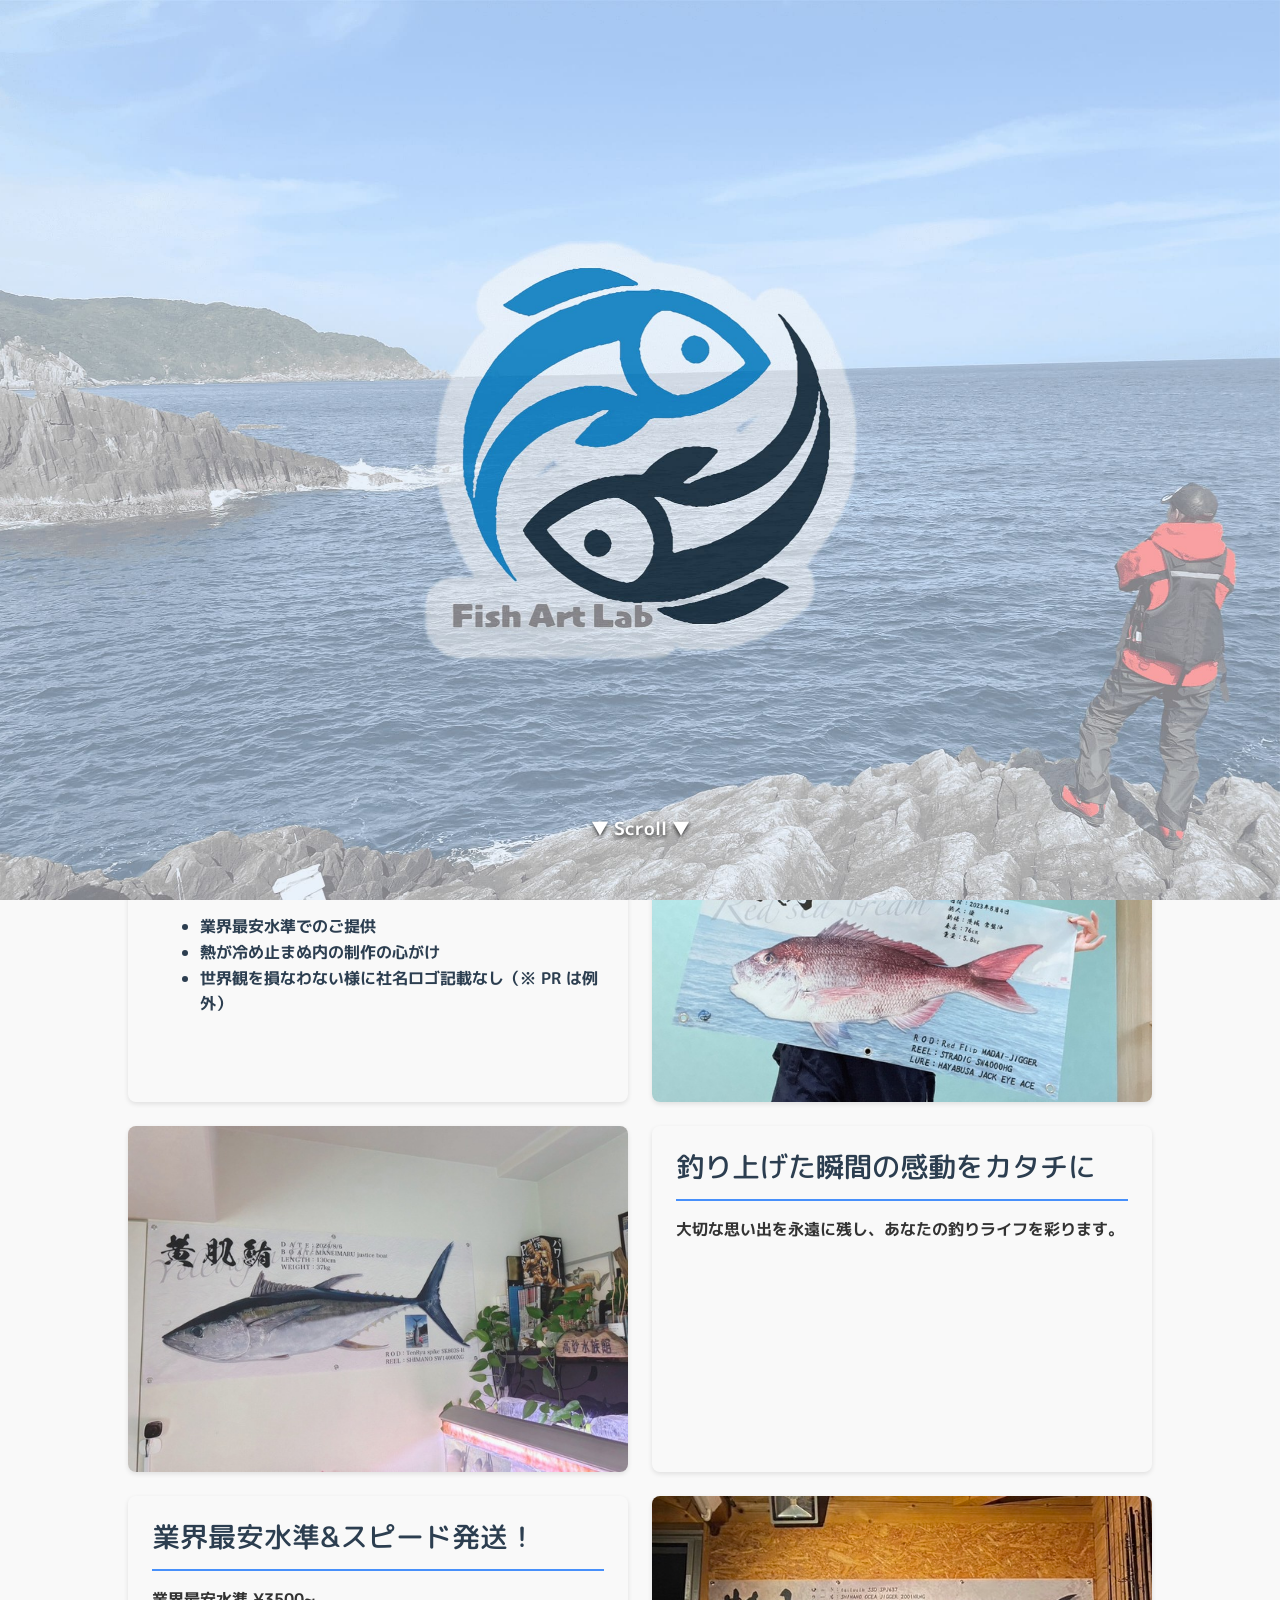
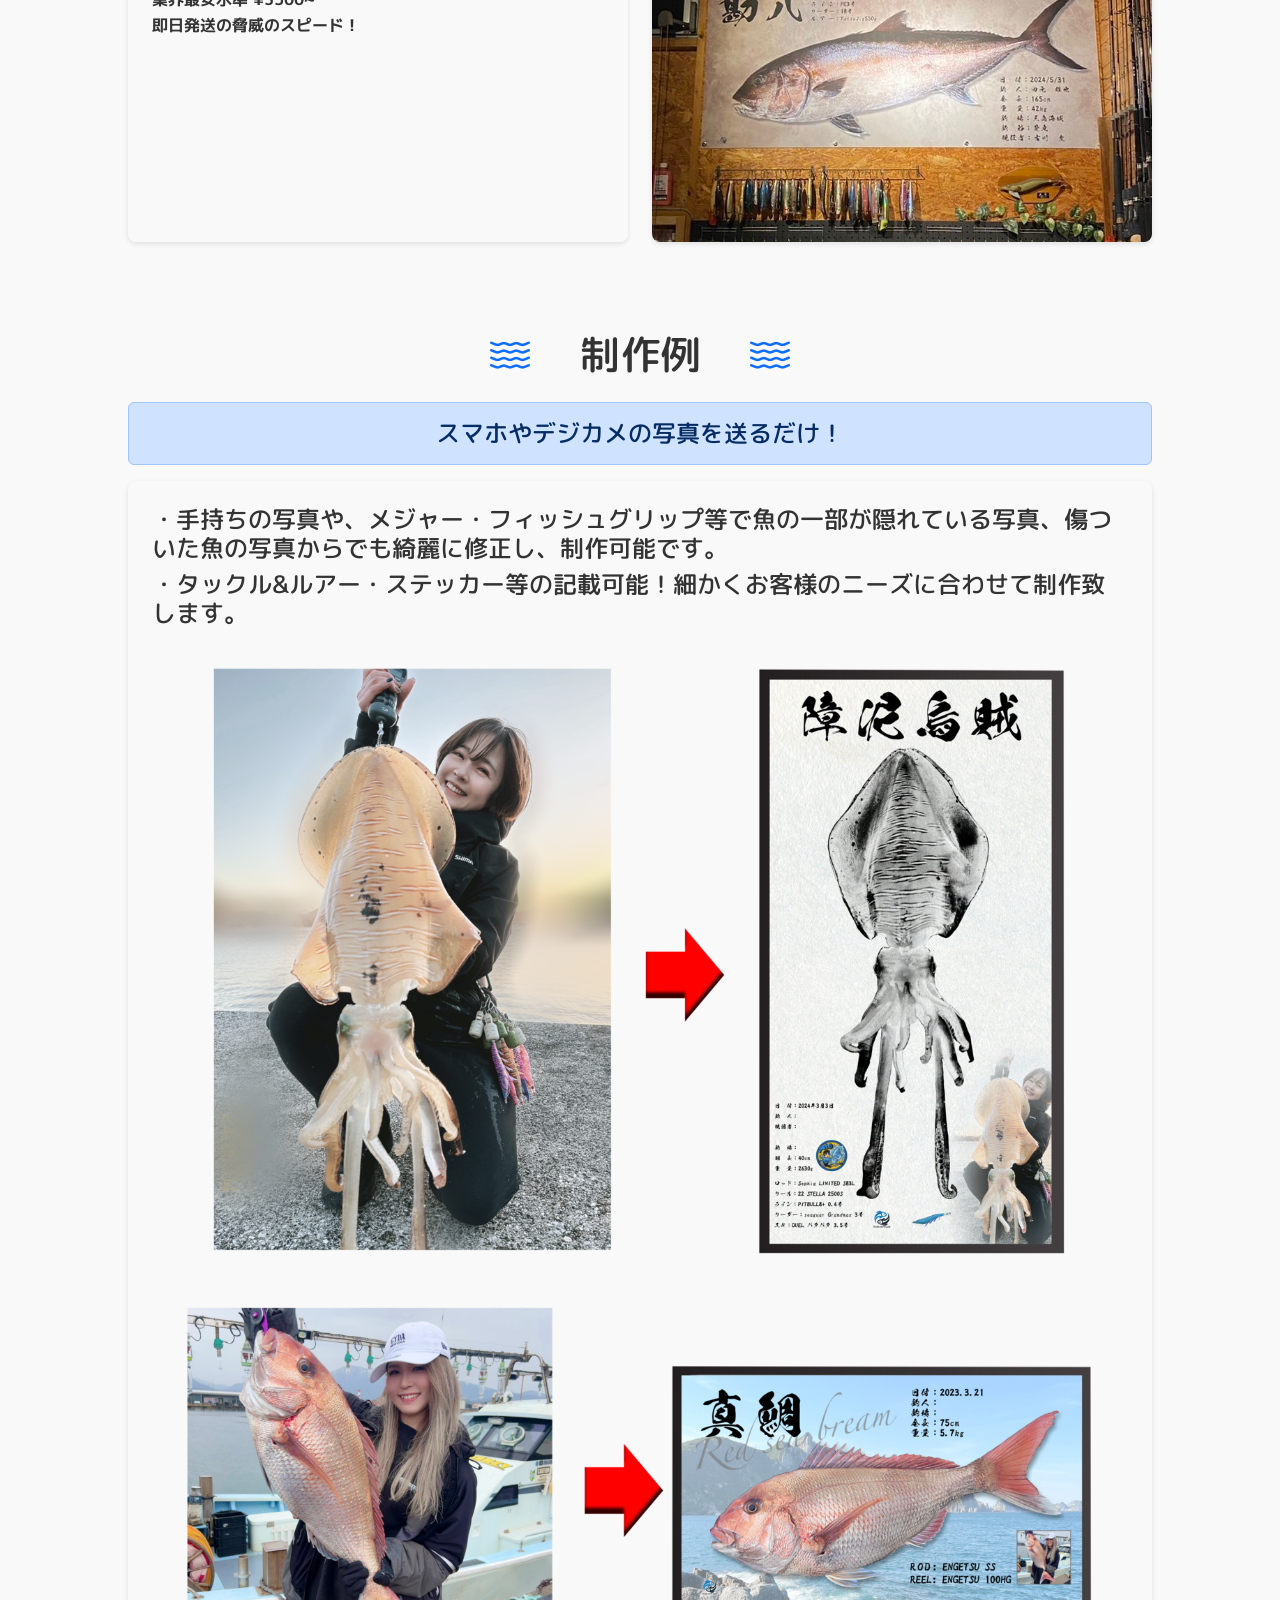
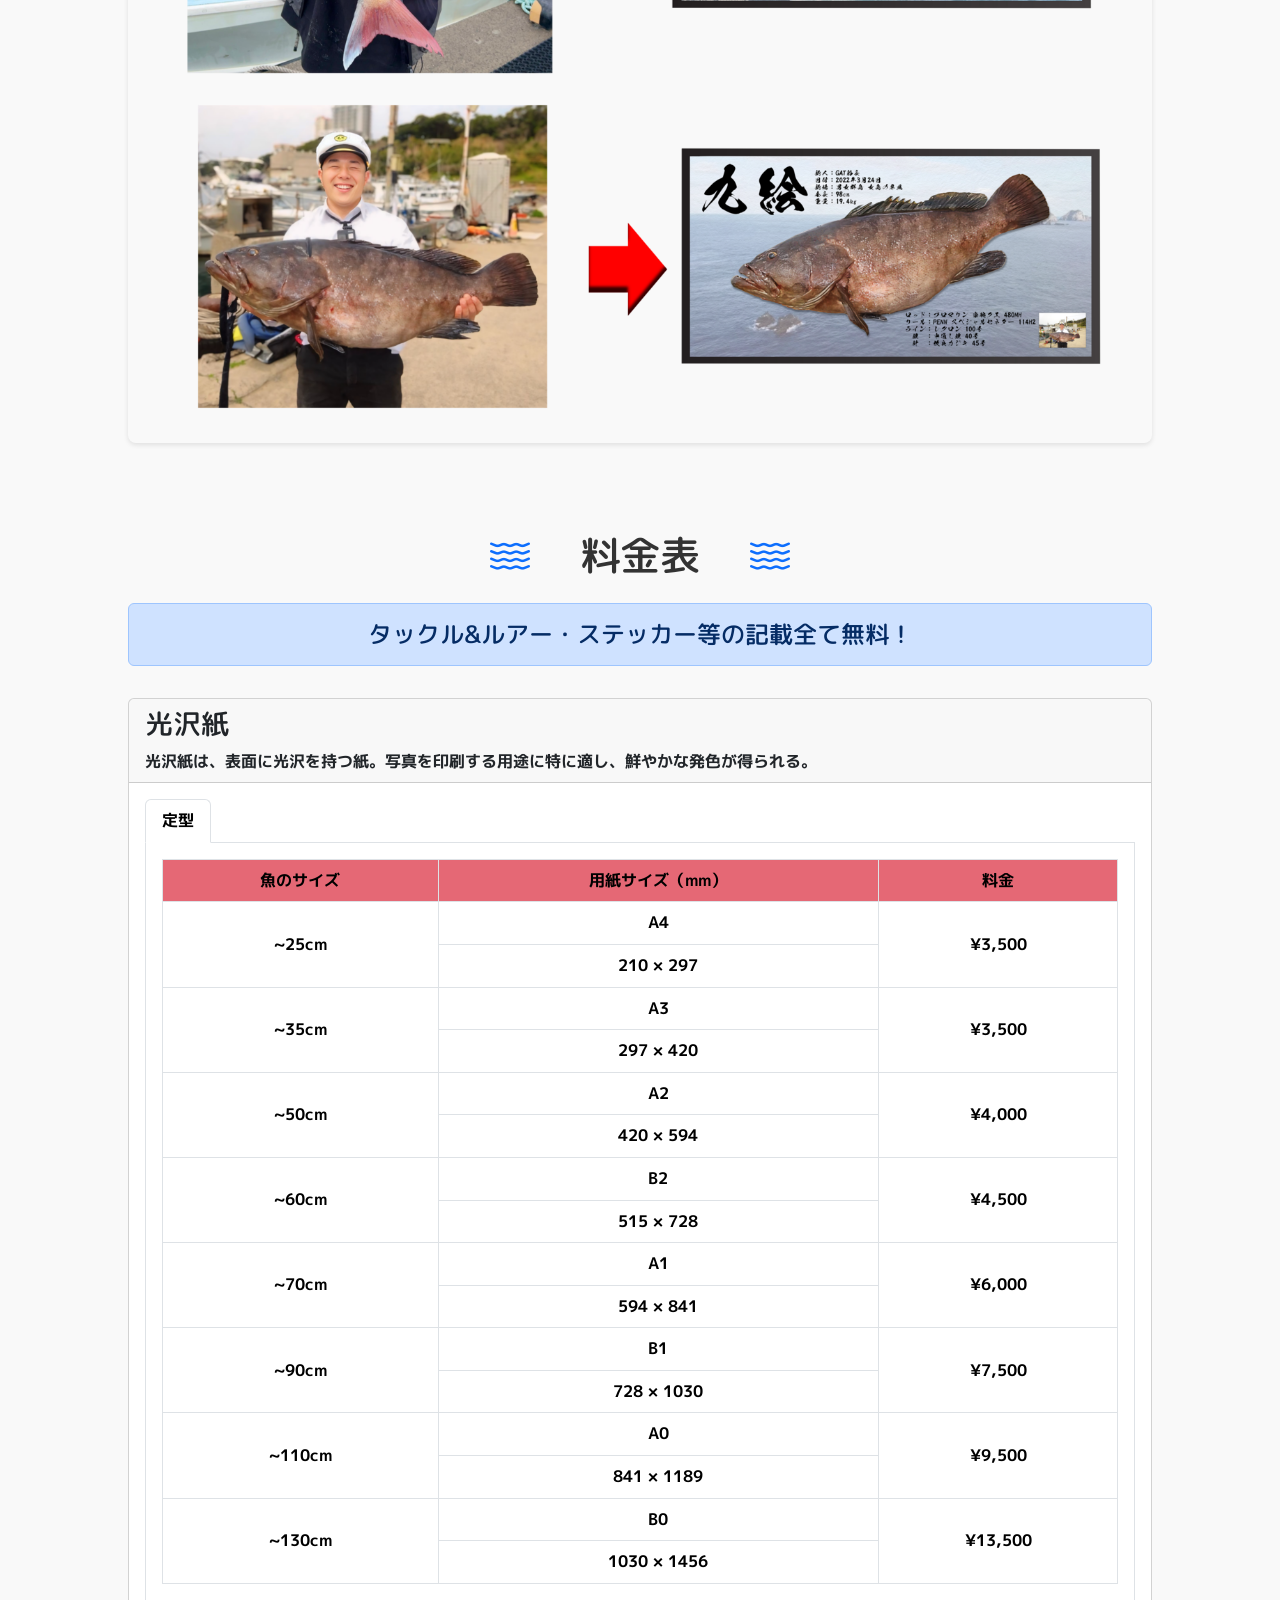
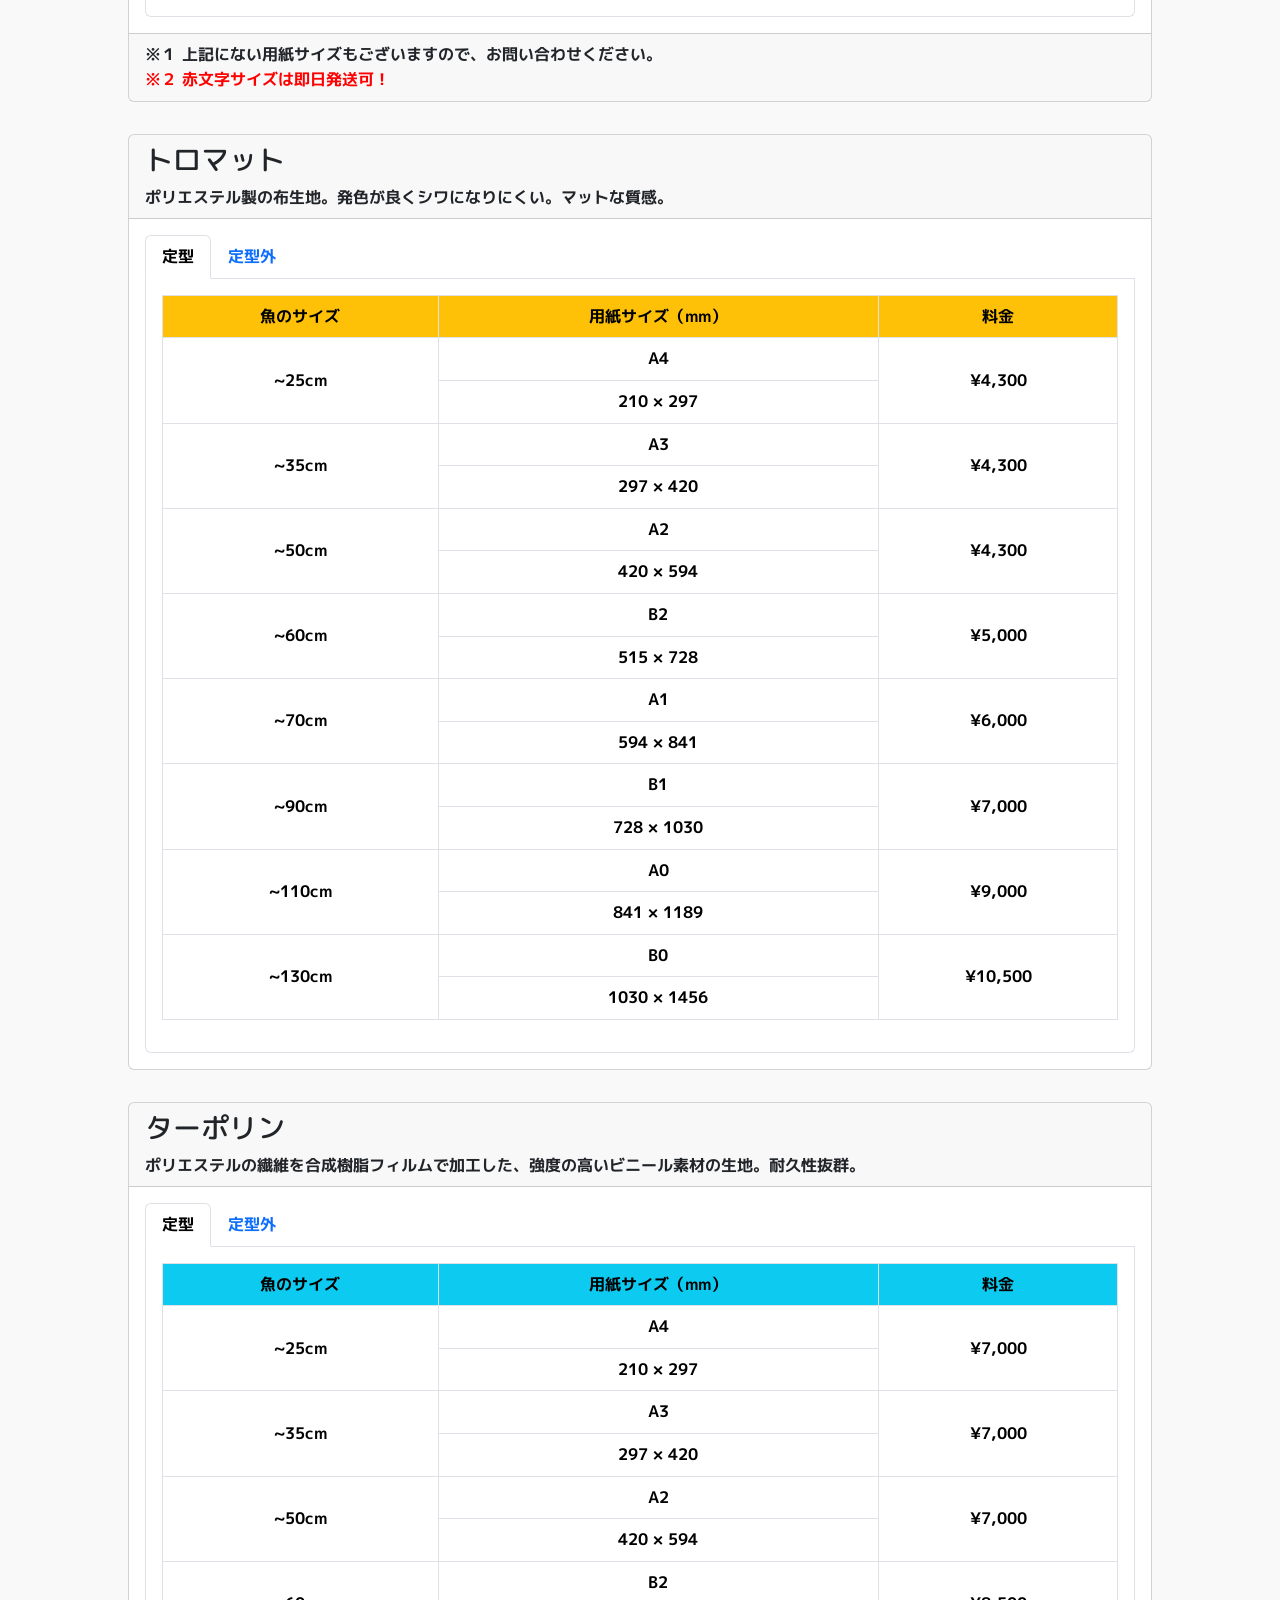
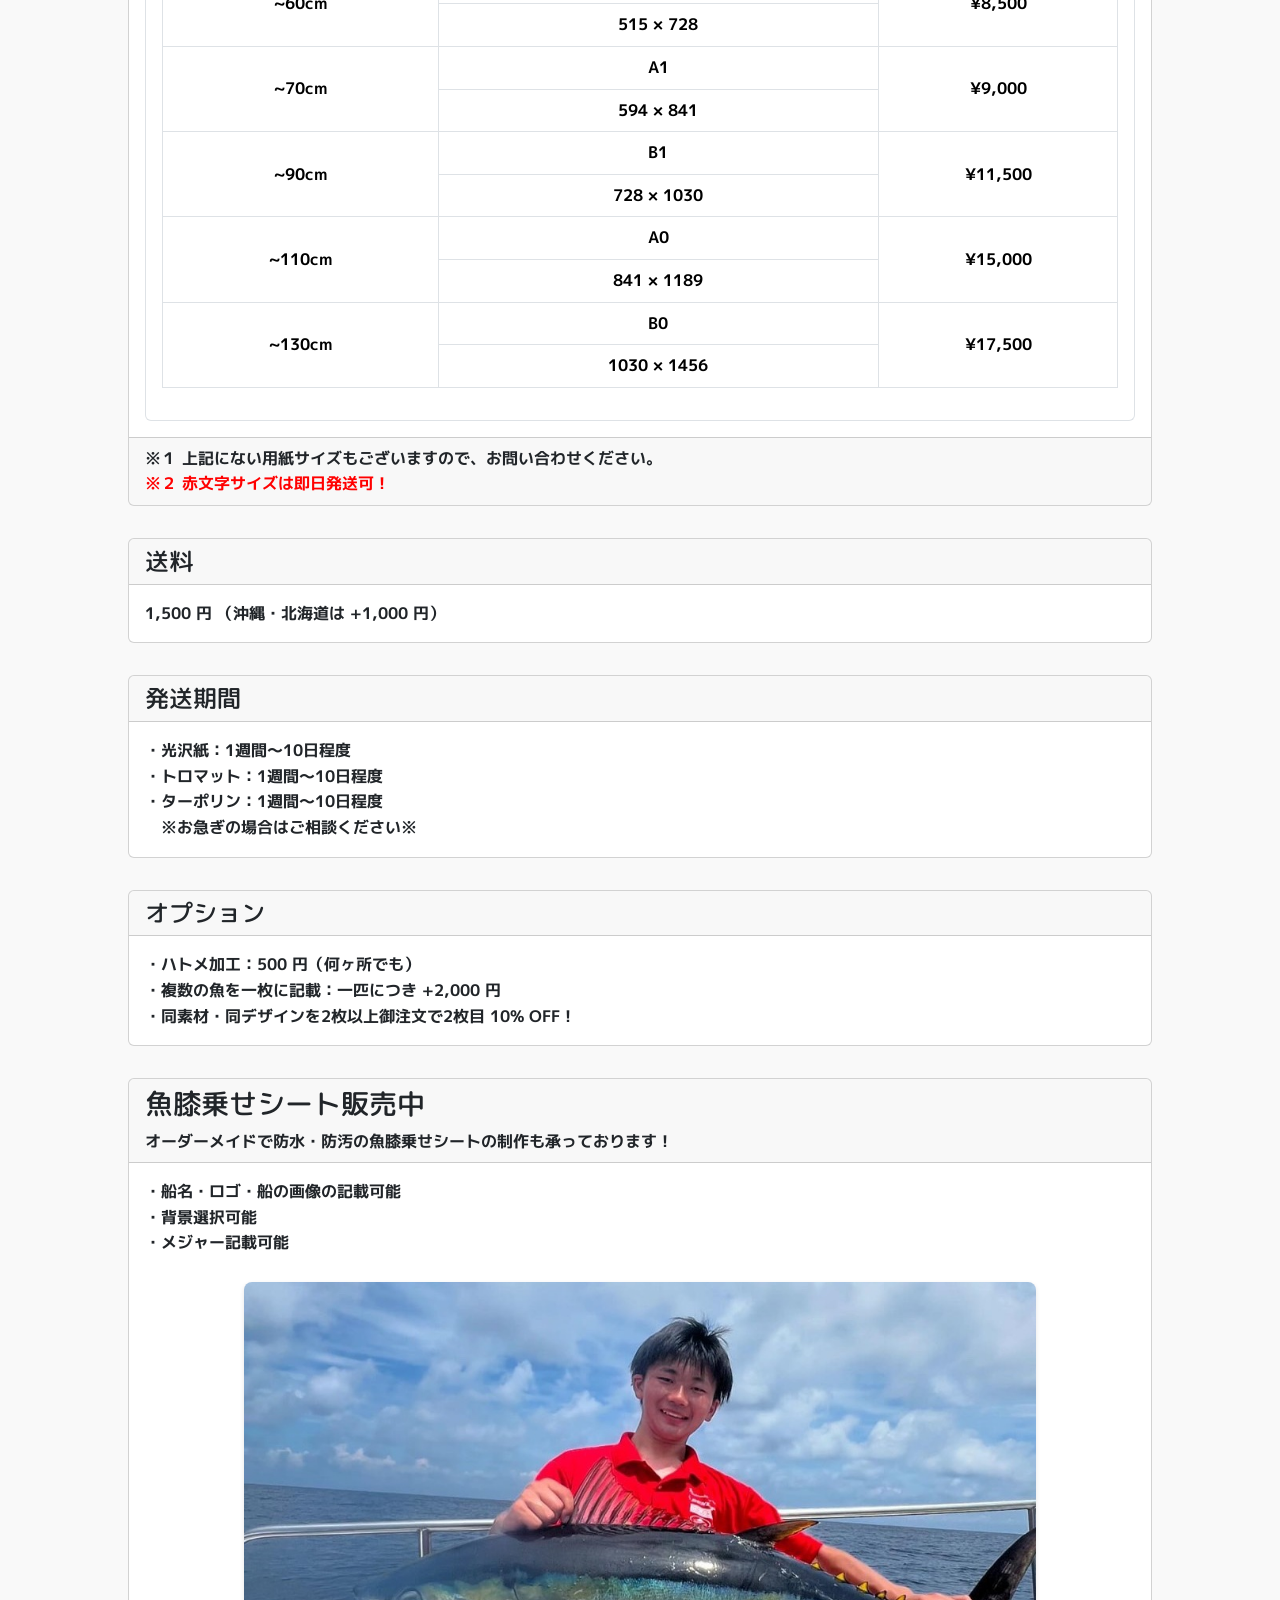
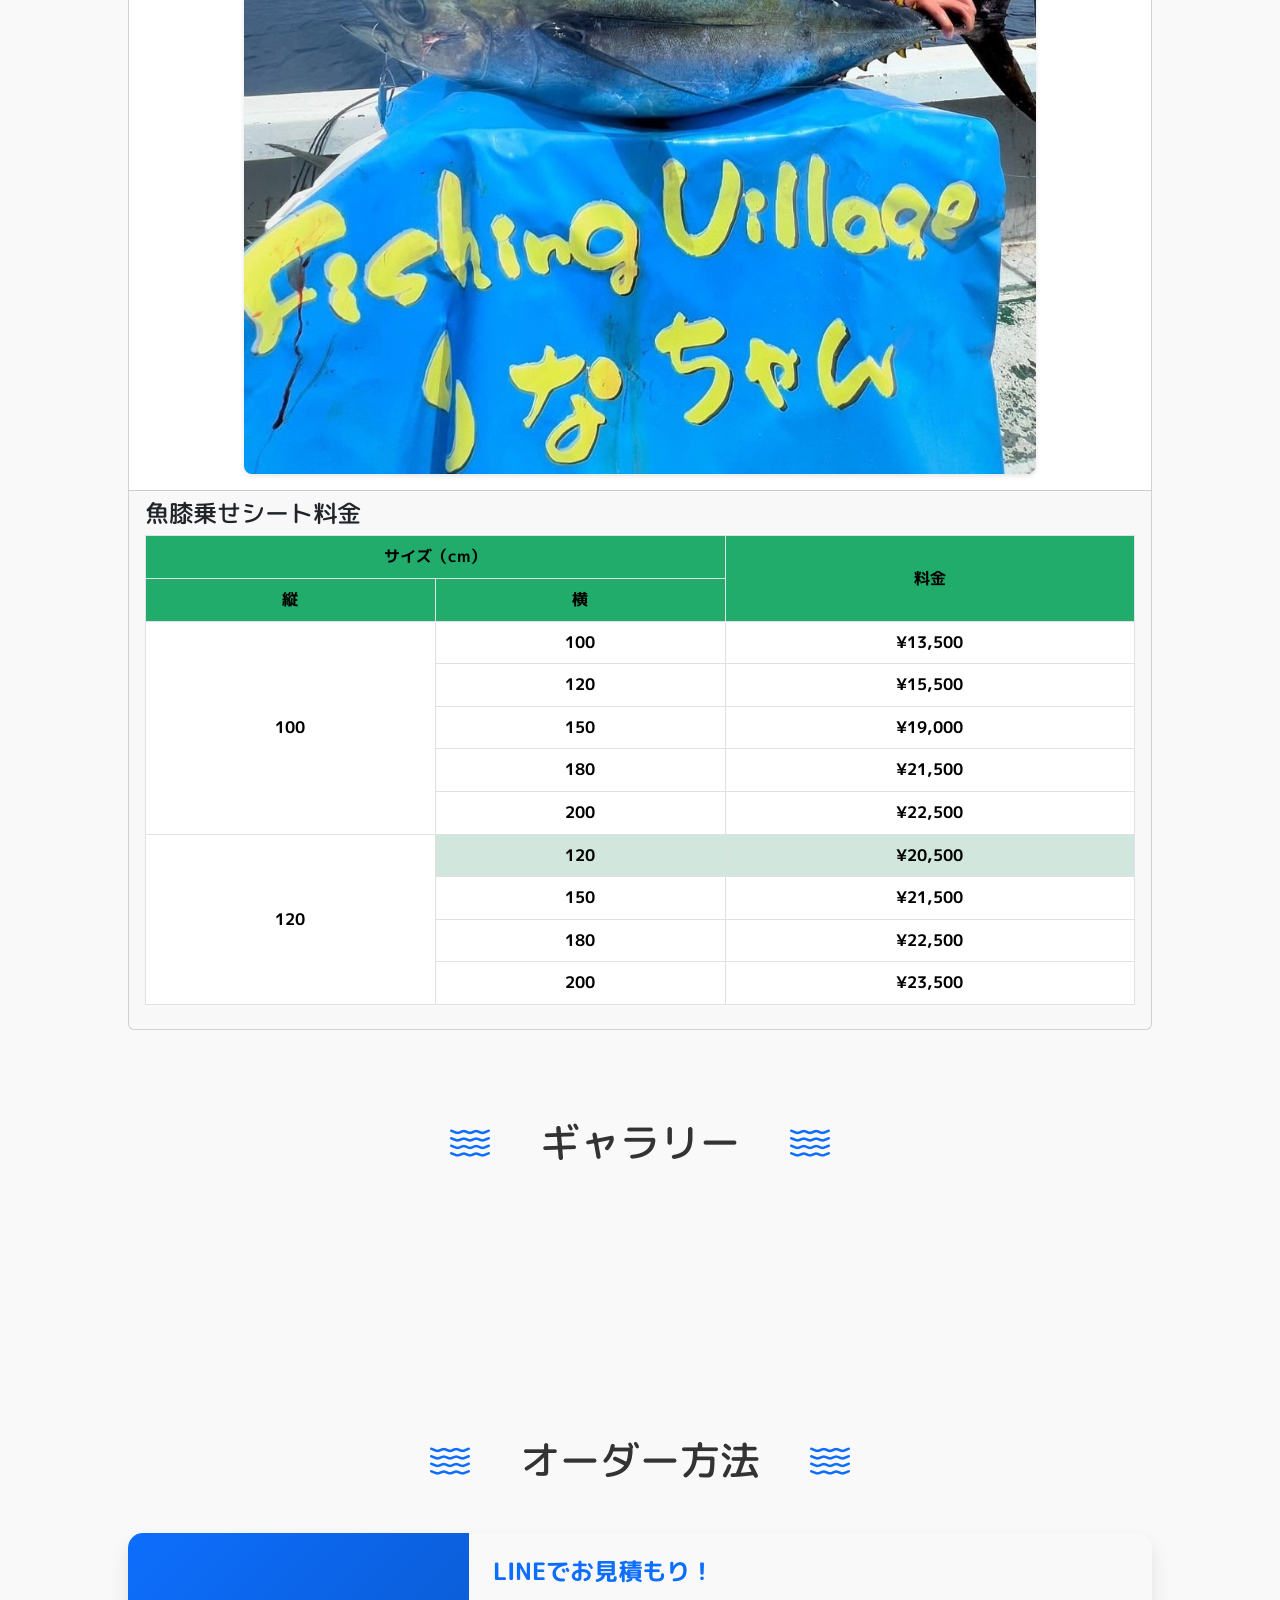
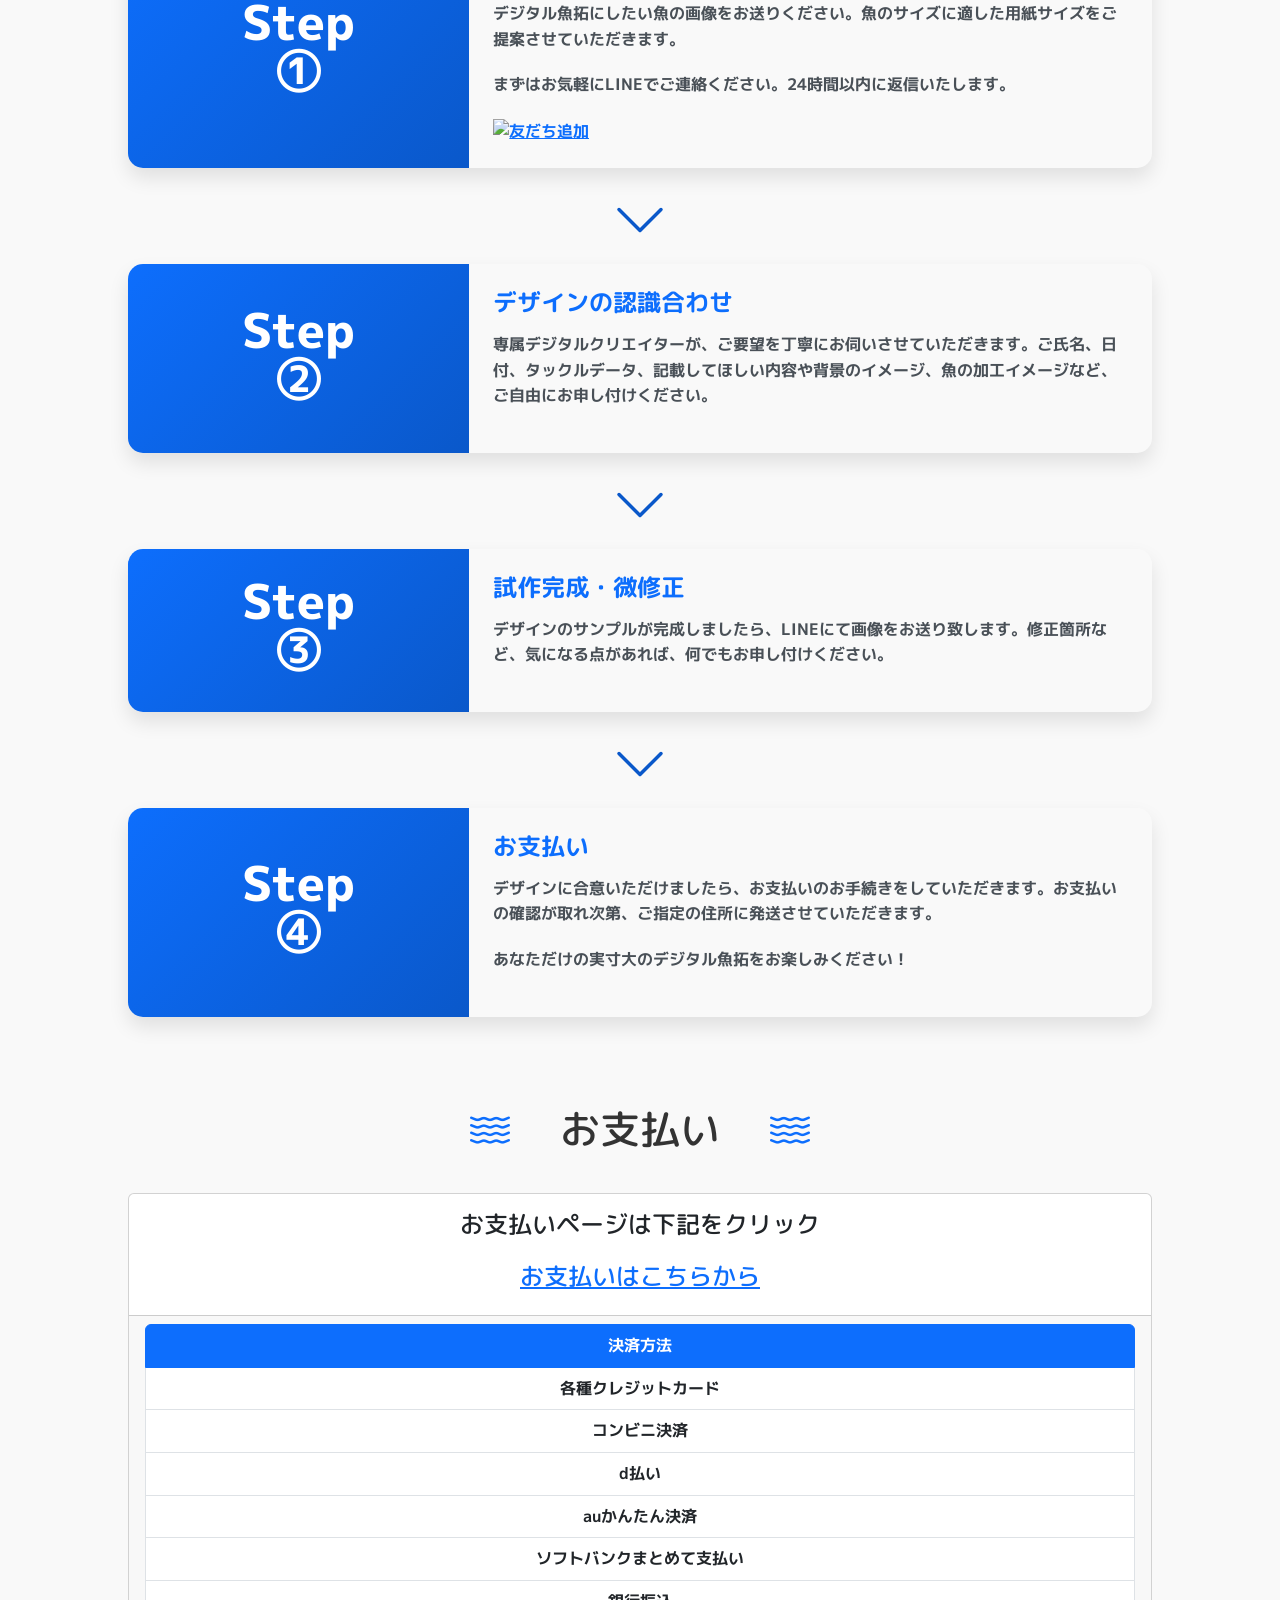
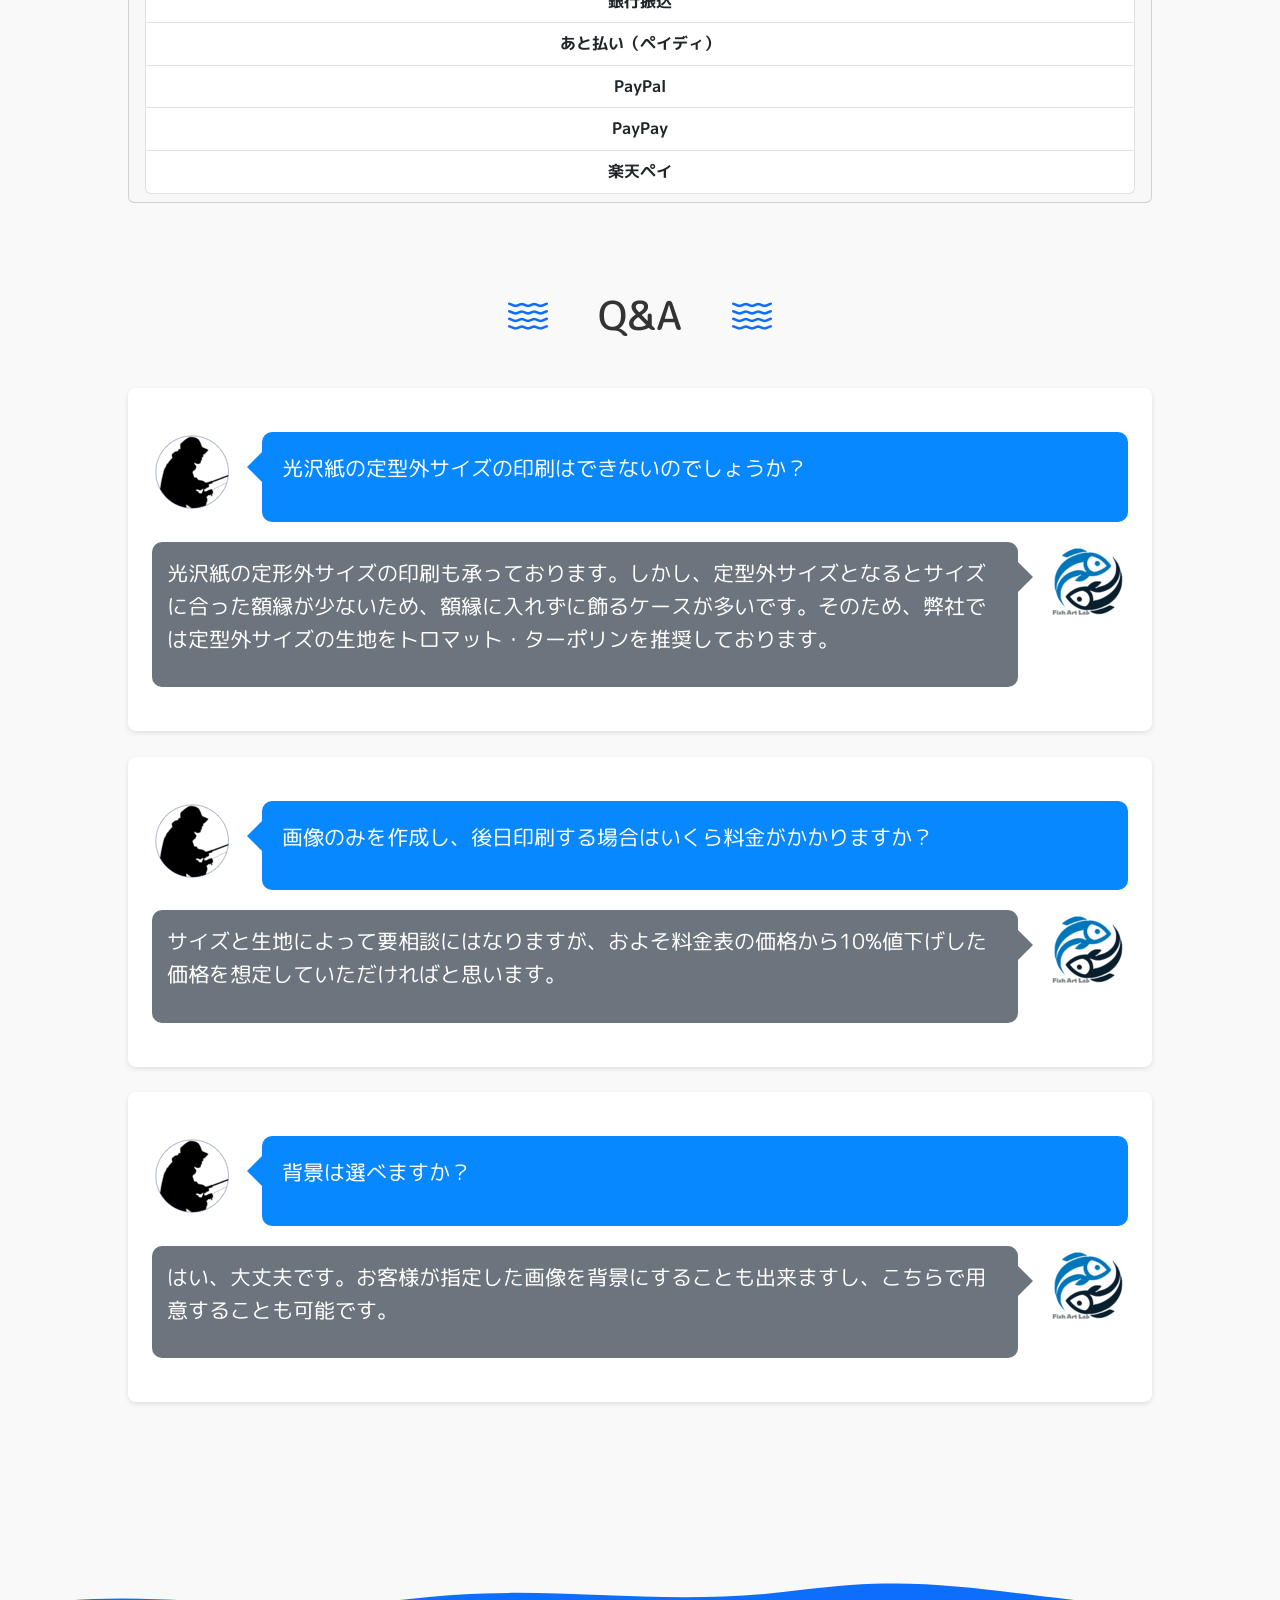
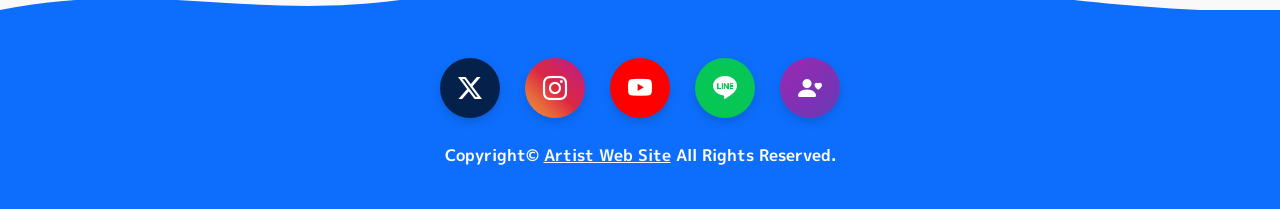
==== commit de6173f2: "料金価格を修正" ====
--- a/index.html
+++ b/index.html
@@ -5,7 +5,7 @@
     <meta charset="UTF-8">
     <title>【デジタル魚拓】Fish Art Lab（フィッシュアートラボ）</title>
     <meta name="viewport" content="width=device-width, initial-scale=1.0">
-    <meta name="description" content="デジタル魚拓業界最安値！最短即日発送！Fish Art Labでは、専属のデジタルクリエイターが世界に一つだけのデジタル魚拓を制作します。">
+    <meta name="description" content="デジタル魚拓業界最安水準！最短即日発送！Fish Art Labでは、専属のデジタルクリエイターが世界に一つだけのデジタル魚拓を制作します。">
     <meta name="keywords" content="デジタル魚拓, 魚拓, フィッシュアートラボ">
     <link rel="canonical" href="https://www.fishartlab.com/">
 
@@ -132,7 +132,7 @@
                     <hr class="border border-primary border-1 opacity-75">
                     <p>メモリアルフィッシュをデジタル魚拓にした感動を世の中のアングラー達へ！</p>
                     <ul>
-                        <li>業界最安値でのご提供</li>
+                        <li>業界最安水準でのご提供</li>
                         <li>熱が冷め止まぬ内の制作の心がけ</li>
                         <li>世界観を損なわない様に社名ロゴ記載なし（※ PR は例外）</li>
                     </ul>
@@ -153,9 +153,9 @@
                     <p>大切な思い出を永遠に残し、あなたの釣りライフを彩ります。</p>
                 </div>
                 <div class="feature-card">
-                    <h3>業界最安値&スピード発送！</h3>
+                    <h3>業界最安水準&スピード発送！</h3>
                     <hr class="border border-primary border-1 opacity-75">
-                    <p>業界最安値 ¥2000~<br>即日発送の脅威のスピード！</p>
+                    <p>業界最安水準 ¥3500~<br>即日発送の脅威のスピード！</p>
                 </div>
                 <div class="feature-card image-card">
                     <div class="image-container">
@@ -233,7 +233,7 @@
                                     <tr class="table-hover-warning">
                                         <td rowspan="2">~25cm</td>
                                         <td class="importent-info">A4</td>
-                                        <td rowspan="2">¥2,000</td>
+                                        <td rowspan="2">¥3,500</td>
                                     </tr>
                                     <tr>
                                         <td>210 × 297</td>
@@ -241,7 +241,7 @@
                                     <tr class="table-red-striped">
                                         <td rowspan="2">~35cm</td>
                                         <td class="importent-info">A3</td>
-                                        <td rowspan="2">¥2,500</td>
+                                        <td rowspan="2">¥3,500</td>
                                     </tr>
                                     <tr class="table-red-striped">
                                         <td>297 × 420</td>
@@ -249,7 +249,7 @@
                                     <tr>
                                         <td rowspan="2">~50cm</td>
                                         <td class="importent-info">A2</td>
-                                        <td rowspan="2">¥3,500</td>
+                                        <td rowspan="2">¥4,000</td>
                                     </tr>
                                     <tr>
                                         <td>420 × 594</td>
@@ -257,7 +257,7 @@
                                     <tr class="table-red-striped">
                                         <td rowspan="2">~60cm</td>
                                         <td class="importent-info">B2</td>
-                                        <td rowspan="2">¥4,000</td>
+                                        <td rowspan="2">¥4,500</td>
                                     </tr>
                                     <tr class="table-red-striped">
                                         <td>515 × 728</td>
@@ -265,7 +265,7 @@
                                     <tr>
                                         <td rowspan="2">~70cm</td>
                                         <td class="importent-info">A1</td>
-                                        <td rowspan="2">¥5,500</td>
+                                        <td rowspan="2">¥6,000</td>
                                     </tr>
                                     <tr>
                                         <td>594 × 841</td>
@@ -273,7 +273,7 @@
                                     <tr class="table-red-striped">
                                         <td rowspan="2">~90cm</td>
                                         <td class="importent-info">B1</td>
-                                        <td rowspan="2">¥7,000</td>
+                                        <td rowspan="2">¥7,500</td>
                                     </tr>
                                     <tr class="table-red-striped">
                                         <td>728 × 1030</td>
@@ -281,7 +281,7 @@
                                     <tr>
                                         <td rowspan="2">~110cm</td>
                                         <td class="importent-info">A0</td>
-                                        <td rowspan="2">¥9,000</td>
+                                        <td rowspan="2">¥9,500</td>
                                     </tr>
                                     <tr>
                                         <td>841 × 1189</td>
@@ -289,7 +289,7 @@
                                     <tr class="table-red-striped">
                                         <td rowspan="2">~130cm</td>
                                         <td class="importent-info">B0</td>
-                                        <td rowspan="2">¥13,000</td>
+                                        <td rowspan="2">¥13,500</td>
                                     </tr>
                                     <tr class="table-red-striped">
                                         <td>1030 × 1456</td>
@@ -338,7 +338,7 @@
                                     <tr>
                                         <td rowspan="2">~25cm</td>
                                         <td>A4</td>
-                                        <td rowspan="2">¥3,800</td>
+                                        <td rowspan="2">¥4,300</td>
                                     </tr>
                                     <tr>
                                         <td>210 × 297</td>
@@ -346,7 +346,7 @@
                                     <tr class="table-yellow-striped">
                                         <td rowspan="2">~35cm</td>
                                         <td>A3</td>
-                                        <td rowspan="2">¥3,800</td>
+                                        <td rowspan="2">¥4,300</td>
                                     </tr>
                                     <tr class="table-yellow-striped">
                                         <td>297 × 420</td>
@@ -354,7 +354,7 @@
                                     <tr>
                                         <td rowspan="2">~50cm</td>
                                         <td>A2</td>
-                                        <td rowspan="2">¥3,800</td>
+                                        <td rowspan="2">¥4,300</td>
                                     </tr>
                                     <tr>
                                         <td>420 × 594</td>
@@ -362,7 +362,7 @@
                                     <tr class="table-yellow-striped">
                                         <td rowspan="2">~60cm</td>
                                         <td>B2</td>
-                                        <td rowspan="2">¥4,500</td>
+                                        <td rowspan="2">¥5,000</td>
                                     </tr>
                                     <tr class="table-yellow-striped">
                                         <td>515 × 728</td>
@@ -370,7 +370,7 @@
                                     <tr>
                                         <td rowspan="2">~70cm</td>
                                         <td>A1</td>
-                                        <td rowspan="2">¥5,500</td>
+                                        <td rowspan="2">¥6,000</td>
                                     </tr>
                                     <tr>
                                         <td>594 × 841</td>
@@ -378,7 +378,7 @@
                                     <tr class="table-yellow-striped">
                                         <td rowspan="2">~90cm</td>
                                         <td>B1</td>
-                                        <td rowspan="2">¥6,500</td>
+                                        <td rowspan="2">¥7,000</td>
                                     </tr>
                                     <tr class="table-yellow-striped">
                                         <td>728 × 1030</td>
@@ -386,7 +386,7 @@
                                     <tr>
                                         <td rowspan="2">~110cm</td>
                                         <td>A0</td>
-                                        <td rowspan="2">¥8,500</td>
+                                        <td rowspan="2">¥9,000</td>
                                     </tr>
                                     <tr>
                                         <td>841 × 1189</td>
@@ -394,7 +394,7 @@
                                     <tr class="table-yellow-striped">
                                         <td rowspan="2">~130cm</td>
                                         <td>B0</td>
-                                        <td rowspan="2">¥10,000</td>
+                                        <td rowspan="2">¥10,500</td>
                                     </tr>
                                     <tr class="table-yellow-striped">
                                         <td>1030 × 1456</td>
@@ -421,87 +421,87 @@
                                         <td>~70cm</td>
                                         <td>450</td>
                                         <td>800</td>
-                                        <td>¥3,800</td>
+                                        <td>¥4,300</td>
                                     </tr>
                                     <tr class="table-yellow-striped">
                                         <td rowspan="2">~90cm</td>
                                         <td>450</td>
                                         <td rowspan="2">1000</td>
-                                        <td>¥3,800</td>
+                                        <td>¥4,300</td>
                                     </tr>
                                     <tr class="table-yellow-striped">
                                         <td>600</td>
-                                        <td>¥5,500</td>
+                                        <td>¥6,000</td>
                                     </tr>
                                     <tr>
                                         <td rowspan="3">~110cm</td>
                                         <td>450</td>
                                         <td rowspan="3">1200</td>
-                                        <td>¥3,800</td>
+                                        <td>¥4,300</td>
                                     </tr>
                                     <tr>
                                         <td>600</td>
-                                        <td>¥5,500</td>
+                                        <td>¥6,000</td>
                                     </tr>
                                     <tr>
                                         <td>800</td>
-                                        <td>¥8,000</td>
+                                        <td>¥8,500</td>
                                     </tr>
                                     <tr class="table-yellow-striped">
                                         <td rowspan="3">~130cm</td>
                                         <td>600</td>
                                         <td rowspan="3">1400</td>
-                                        <td>¥6,000</td>
+                                        <td>¥6,500</td>
                                     </tr>
                                     <tr class="table-yellow-striped">
                                         <td>800</td>
-                                        <td>¥8,000</td>
+                                        <td>¥8,500</td>
                                     </tr>
                                     <tr class="table-yellow-striped">
                                         <td>1000</td>
-                                        <td>¥10,000</td>
+                                        <td>¥10,500</td>
                                     </tr>
                                     <tr>
                                         <td rowspan="3">~150cm</td>
                                         <td>600</td>
                                         <td rowspan="3">1600</td>
-                                        <td>¥7,500</td>
+                                        <td>¥8,000</td>
                                     </tr>
                                     <tr>
                                         <td>800</td>
-                                        <td>¥8,500</td>
+                                        <td>¥9,000</td>
                                     </tr>
                                     <tr>
                                         <td>1000</td>
-                                        <td>¥10,000</td>
+                                        <td>¥10,500</td>
                                     </tr>
                                     <tr class="table-yellow-striped">
                                         <td rowspan="3">~170cm</td>
                                         <td>600</td>
                                         <td rowspan="3">1800</td>
-                                        <td>¥7,500</td>
+                                        <td>¥8,000</td>
                                     </tr>
                                     <tr class="table-yellow-striped">
                                         <td>800</td>
-                                        <td>¥9,000</td>
+                                        <td>¥9,500</td>
                                     </tr>
                                     <tr class="table-yellow-striped">
                                         <td>1000</td>
-                                        <td>¥11,000</td>
+                                        <td>¥11,500</td>
                                     </tr>
                                     <tr>
                                         <td rowspan="3">~190cm</td>
                                         <td>600</td>
                                         <td rowspan="3">2000</td>
-                                        <td>¥9,000</td>
+                                        <td>¥9,500</td>
                                     </tr>
                                     <tr>
                                         <td>800</td>
-                                        <td>¥11,000</td>
+                                        <td>¥11,500</td>
                                     </tr>
                                     <tr>
                                         <td>1000</td>
-                                        <td>¥13,000</td>
+                                        <td>¥13,500</td>
                                     </tr>
                                 </tbody>
                             </table>
@@ -543,7 +543,7 @@
                                     <tr>
                                         <td rowspan="2">~25cm</td>
                                         <td class="importent-info">A4</td>
-                                        <td rowspan="2">¥5,500</td>
+                                        <td rowspan="2">¥7,000</td>
                                     </tr>
                                     <tr>
                                         <td>210 × 297</td>
@@ -551,7 +551,7 @@
                                     <tr class="table-blue-striped">
                                         <td rowspan="2">~35cm</td>
                                         <td class="importent-info">A3</td>
-                                        <td rowspan="2">¥6,000</td>
+                                        <td rowspan="2">¥7,000</td>
                                     </tr>
                                     <tr class="table-blue-striped">
                                         <td>297 × 420</td>
@@ -559,7 +559,7 @@
                                     <tr>
                                         <td rowspan="2">~50cm</td>
                                         <td class="importent-info">A2</td>
-                                        <td rowspan="2">¥6,500</td>
+                                        <td rowspan="2">¥7,000</td>
                                     </tr>
                                     <tr>
                                         <td>420 × 594</td>
@@ -567,7 +567,7 @@
                                     <tr class="table-blue-striped">
                                         <td rowspan="2">~60cm</td>
                                         <td class="importent-info">B2</td>
-                                        <td rowspan="2">¥8,000</td>
+                                        <td rowspan="2">¥8,500</td>
                                     </tr>
                                     <tr class="table-blue-striped">
                                         <td>515 × 728</td>
@@ -575,7 +575,7 @@
                                     <tr>
                                         <td rowspan="2">~70cm</td>
                                         <td class="importent-info">A1</td>
-                                        <td rowspan="2">¥8,500</td>
+                                        <td rowspan="2">¥9,000</td>
                                     </tr>
                                     <tr>
                                         <td>594 × 841</td>
@@ -583,7 +583,7 @@
                                     <tr class="table-blue-striped">
                                         <td rowspan="2">~90cm</td>
                                         <td class="importent-info">B1</td>
-                                        <td rowspan="2">¥11,000</td>
+                                        <td rowspan="2">¥11,500</td>
                                     </tr>
                                     <tr class="table-blue-striped">
                                         <td>728 × 1030</td>
@@ -591,7 +591,7 @@
                                     <tr>
                                         <td rowspan="2">~110cm</td>
                                         <td class="importent-info">A0</td>
-                                        <td rowspan="2">¥14,500</td>
+                                        <td rowspan="2">¥15,000</td>
                                     </tr>
                                     <tr>
                                         <td>841 × 1189</td>
@@ -599,7 +599,7 @@
                                     <tr class="table-blue-striped">
                                         <td rowspan="2">~130cm</td>
                                         <td class="importent-info">B0</td>
-                                        <td rowspan="2">¥16,000</td>
+                                        <td rowspan="2">¥17,500</td>
                                     </tr>
                                     <tr class="table-blue-striped">
                                         <td>1030 × 1456</td>
@@ -626,87 +626,87 @@
                                         <td>~70cm</td>
                                         <td>450</td>
                                         <td>800</td>
-                                        <td>¥5,400</td>
+                                        <td>¥7,000</td>
                                     </tr>
                                     <tr class="table-blue-striped">
                                         <td rowspan="2">~90cm</td>
                                         <td>450</td>
                                         <td rowspan="2">1000</td>
-                                        <td>¥5,500</td>
+                                        <td>¥7,000</td>
                                     </tr>
                                     <tr class="table-blue-striped">
                                         <td>600</td>
-                                        <td>¥9,000</td>
+                                        <td>¥9,500</td>
                                     </tr>
                                     <tr>
                                         <td rowspan="3">~110cm</td>
                                         <td>450</td>
                                         <td rowspan="3">1200</td>
-                                        <td>¥5,600</td>
+                                        <td>¥7,000</td>
                                     </tr>
                                     <tr>
                                         <td>600</td>
-                                        <td>¥9,500</td>
+                                        <td>¥10,000</td>
                                     </tr>
                                     <tr>
                                         <td>800</td>
-                                        <td>¥13,500</td>
+                                        <td>¥14,000</td>
                                     </tr>
                                     <tr class="table-blue-striped">
                                         <td rowspan="3">~130cm</td>
                                         <td>600</td>
                                         <td rowspan="3">1400</td>
-                                        <td>¥10,000</td>
+                                        <td>¥10,500</td>
                                     </tr>
                                     <tr class="table-blue-striped">
                                         <td>800</td>
-                                        <td>¥14,000</td>
+                                        <td>¥14,500</td>
                                     </tr>
                                     <tr class="table-blue-striped">
                                         <td>1000</td>
-                                        <td>¥17,000</td>
+                                        <td>¥17,500</td>
                                     </tr>
                                     <tr>
                                         <td rowspan="3">~150cm</td>
                                         <td>600</td>
                                         <td rowspan="3">1600</td>
-                                        <td>¥12,500</td>
+                                        <td>¥13,000</td>
                                     </tr>
                                     <tr>
                                         <td>800</td>
-                                        <td>¥14,500</td>
+                                        <td>¥15,000</td>
                                     </tr>
                                     <tr>
                                         <td>1000</td>
-                                        <td>¥17,000</td>
+                                        <td>¥17,500</td>
                                     </tr>
                                     <tr class="table-blue-striped">
                                         <td rowspan="3">~170cm</td>
                                         <td>600</td>
                                         <td rowspan="3">1800</td>
-                                        <td>¥12,000</td>
+                                        <td>¥12,500</td>
                                     </tr>
                                     <tr class="table-blue-striped">
                                         <td>800</td>
-                                        <td>¥15,000</td>
+                                        <td>¥15,500</td>
                                     </tr>
                                     <tr class="table-blue-striped">
                                         <td>1000</td>
-                                        <td>¥20,000</td>
+                                        <td>¥20,500</td>
                                     </tr>
                                     <tr>
                                         <td rowspan="3">~190cm</td>
                                         <td>600</td>
                                         <td rowspan="3">2000</td>
-                                        <td>¥14,000</td>
+                                        <td>¥14,500</td>
                                     </tr>
                                     <tr>
                                         <td>800</td>
-                                        <td>¥15,000</td>
+                                        <td>¥15,500</td>
                                     </tr>
                                     <tr>
                                         <td>1000</td>
-                                        <td>¥21,000</td>
+                                        <td>¥21,500</td>
                                     </tr>
                                 </tbody>
                             </table>
@@ -733,10 +733,10 @@
                     <h4 class="card-title">発送期間</h4>
                 </div>
                 <div class="card-body">
-                    <p>・光沢紙：即日発送可能</p>
-                    <p>・トロマット：一週間程度</p>
-                    <p>・ターポリン（定型）：即日発送可能</p>
-                    <p>・ターポリン（定型外）：一週間程度</p>
+                    <p>・光沢紙：1週間～10日程度</p>
+                    <p>・トロマット：1週間～10日程度</p>
+                    <p>・ターポリン：1週間～10日程度</p>
+                    <p>　※お急ぎの場合はご相談ください※</p>
                 </div>
             </div>
 
@@ -747,7 +747,7 @@
                 <div class="card-body">
                     <p>・ハトメ加工：500 円（何ヶ所でも）</p>
                     <p>・複数の魚を一枚に記載：一匹につき +2,000 円</p>
-                    <p>・同素材・同デザインを2枚以上御注文で 25% OFF！</p>
+                    <p>・同素材・同デザインを2枚以上御注文で2枚目 10% OFF！</p>
                 </div>
             </div>
 
@@ -1008,7 +1008,7 @@
                     <div class="icon">
                         <img src="images/logo.png" alt="フィッシュアートラボの問い合わせ対応スタッフ">
                     </div>
-                    <p>サイズと生地によって要相談にはなりますが、およそ料金表の価格から20%値下げした価格を想定していただければと思います。</p>
+                    <p>サイズと生地によって要相談にはなりますが、およそ料金表の価格から10%値下げした価格を想定していただければと思います。</p>
                 </div>
             </div><br>
             <div class="feature-card">
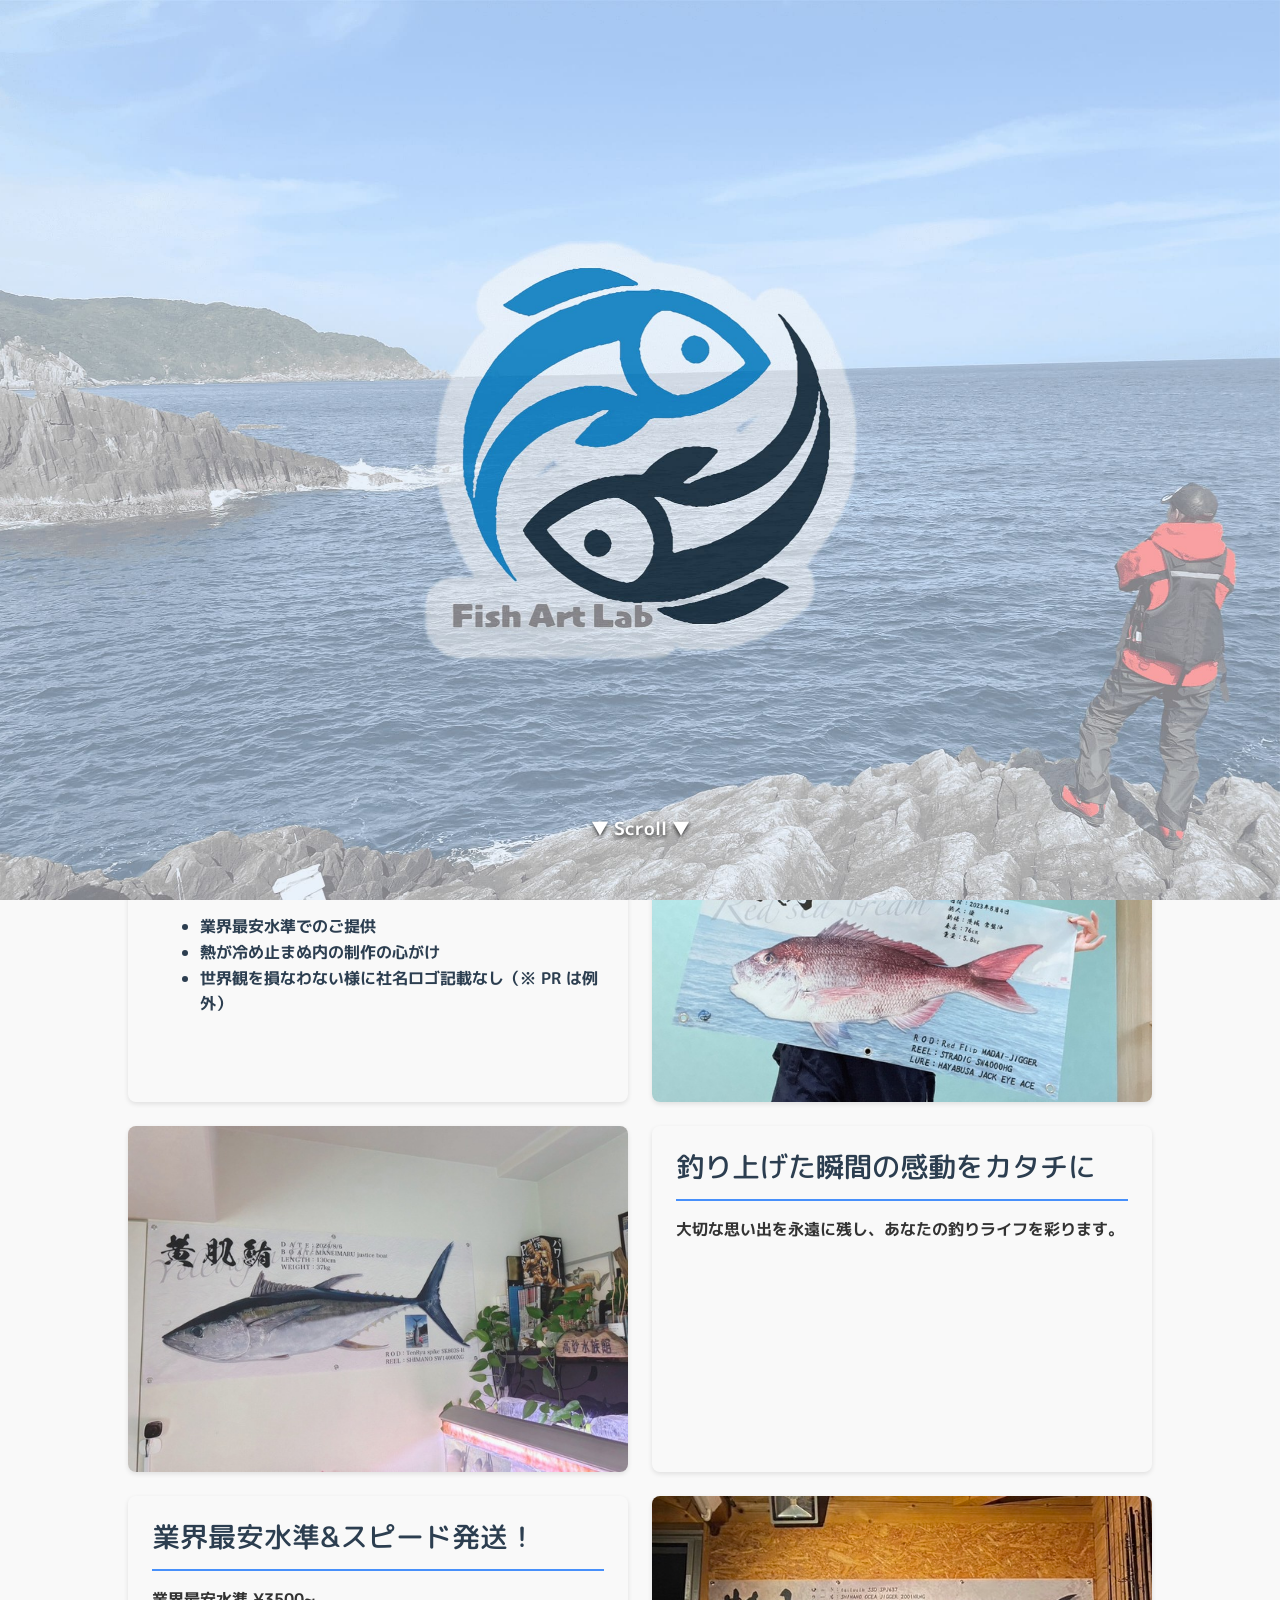
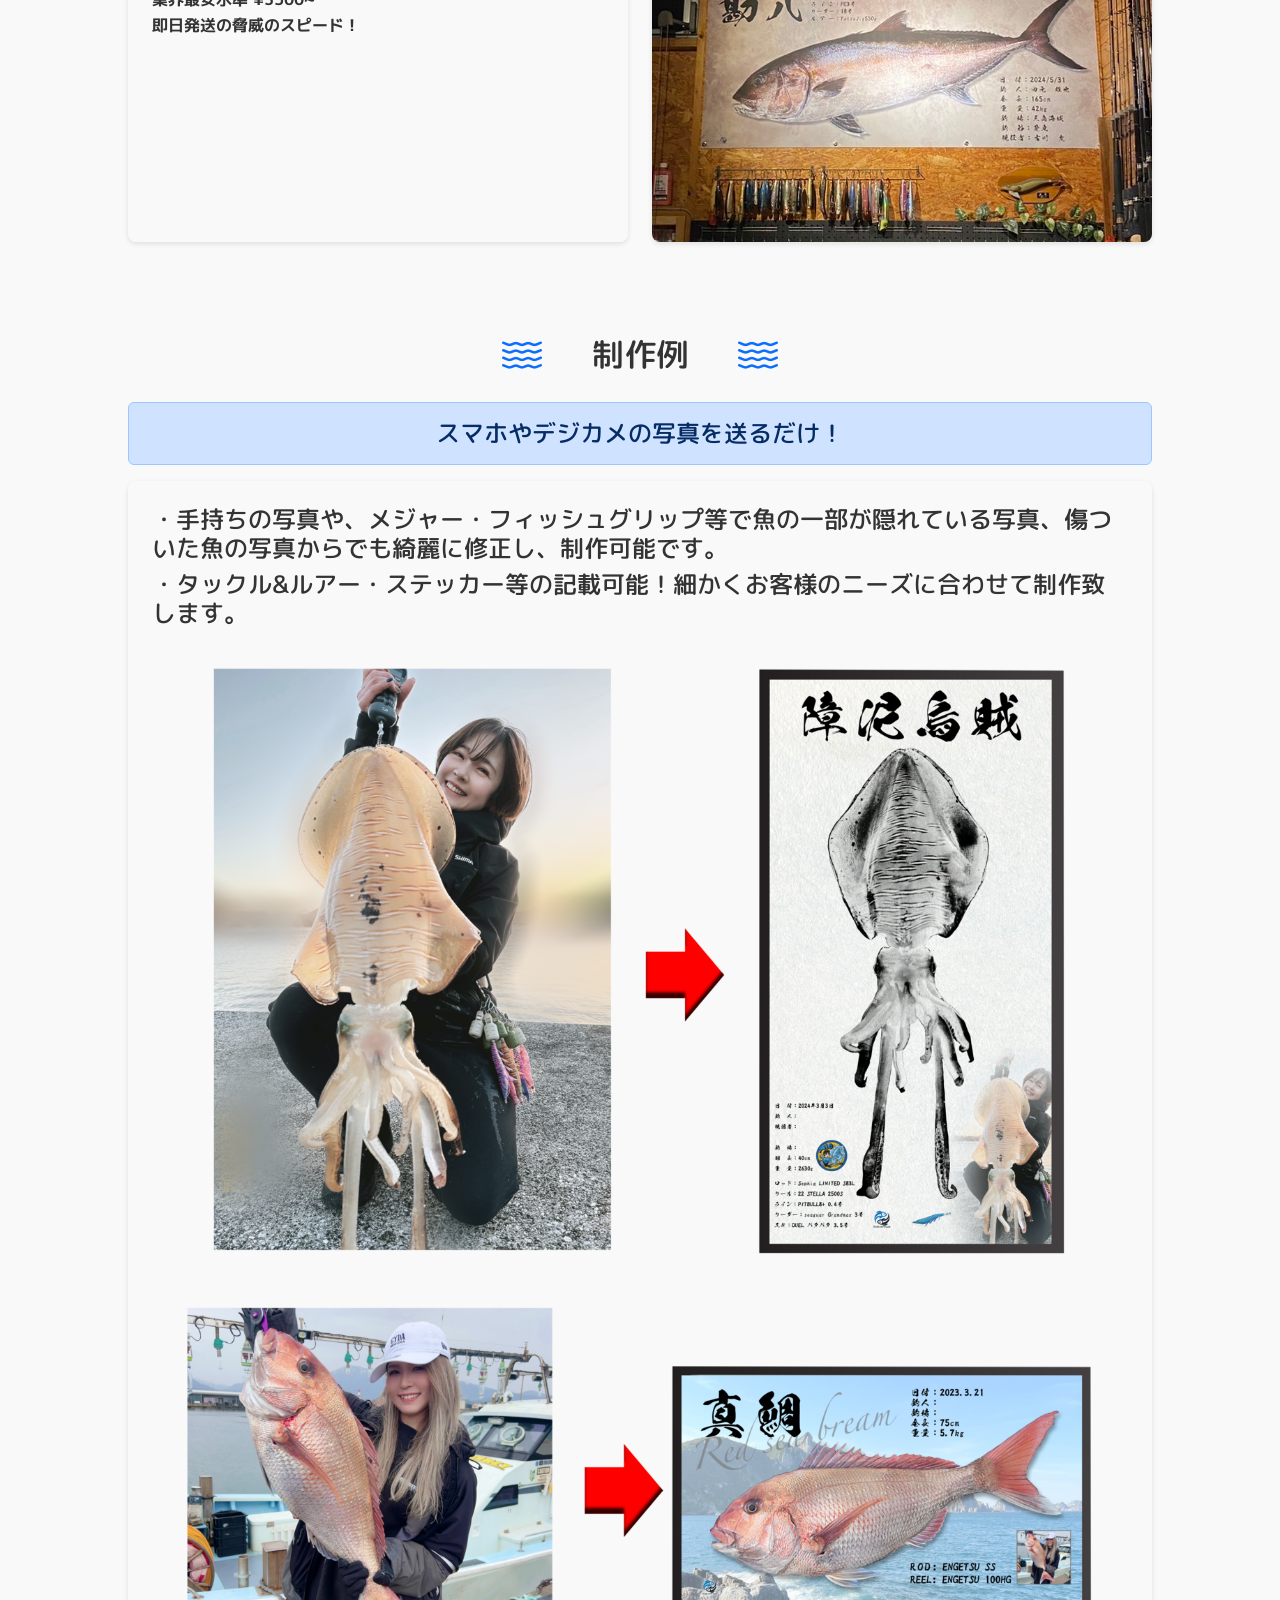
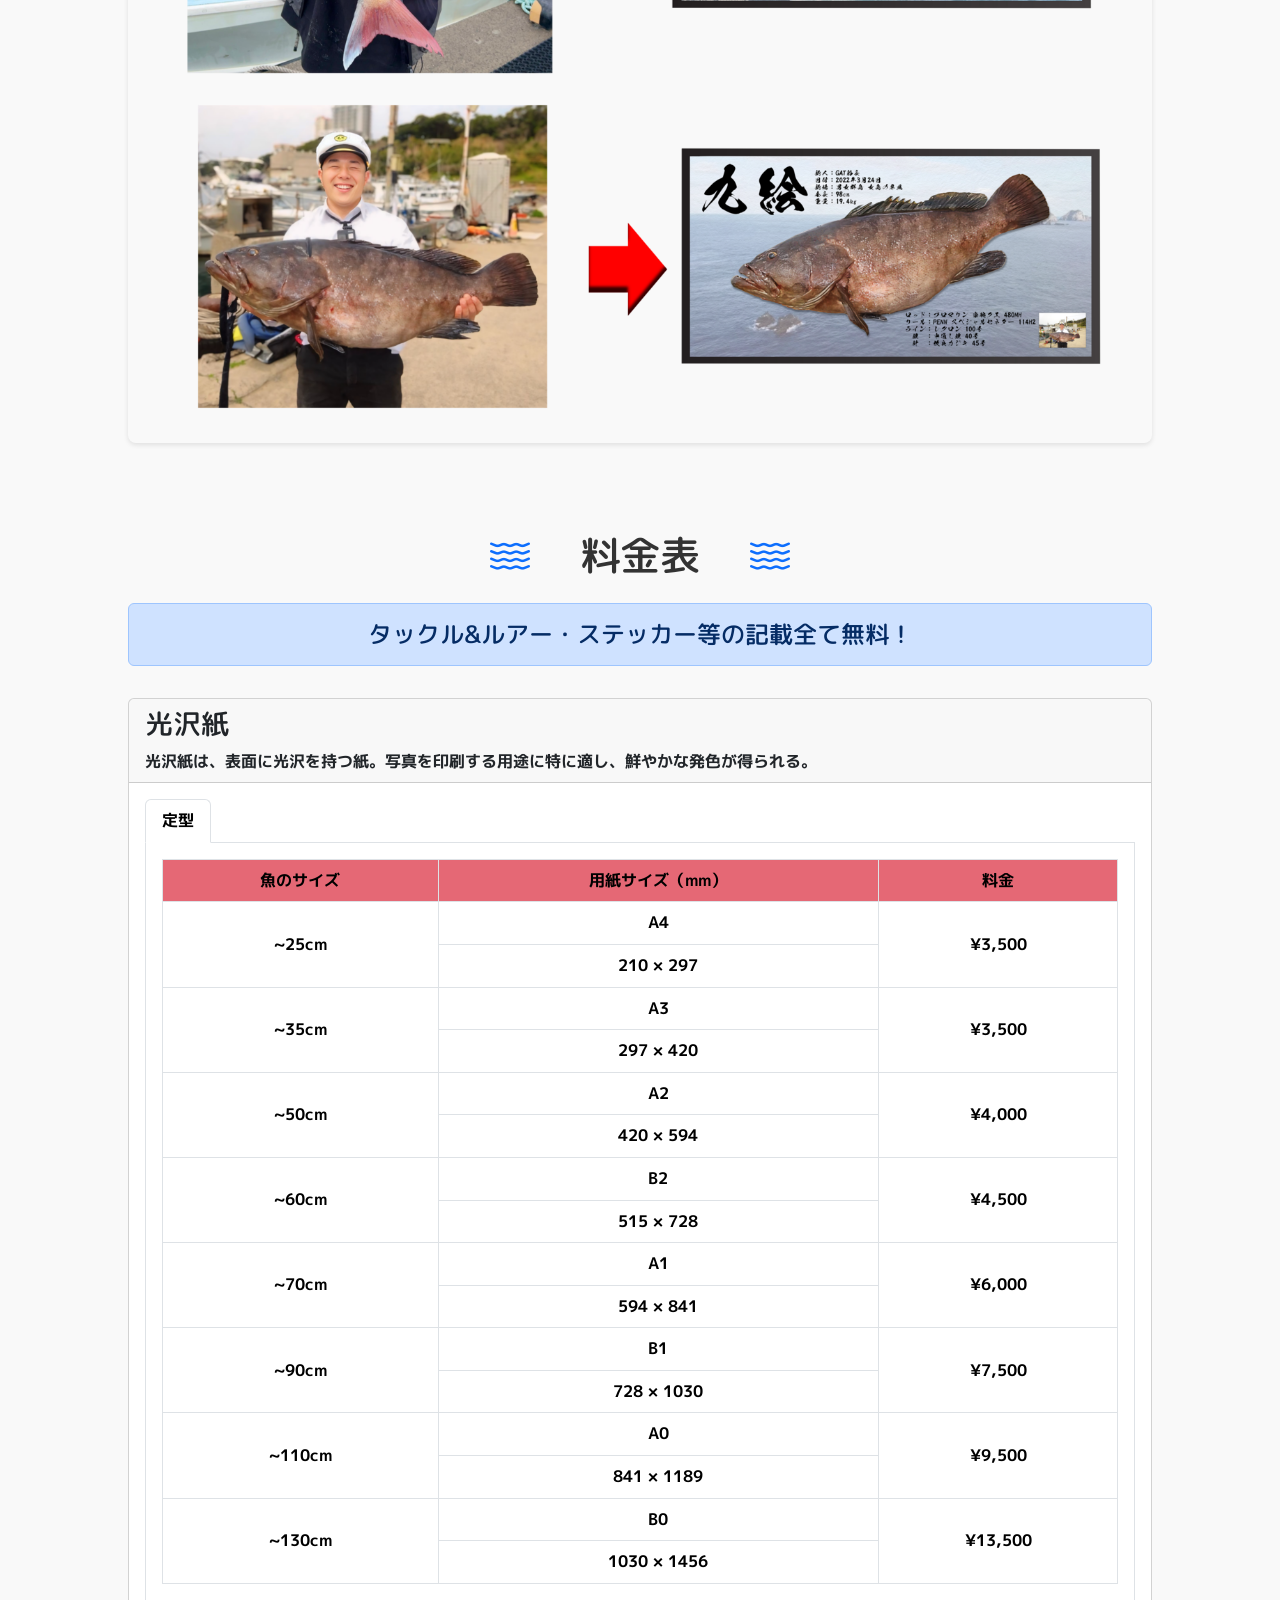
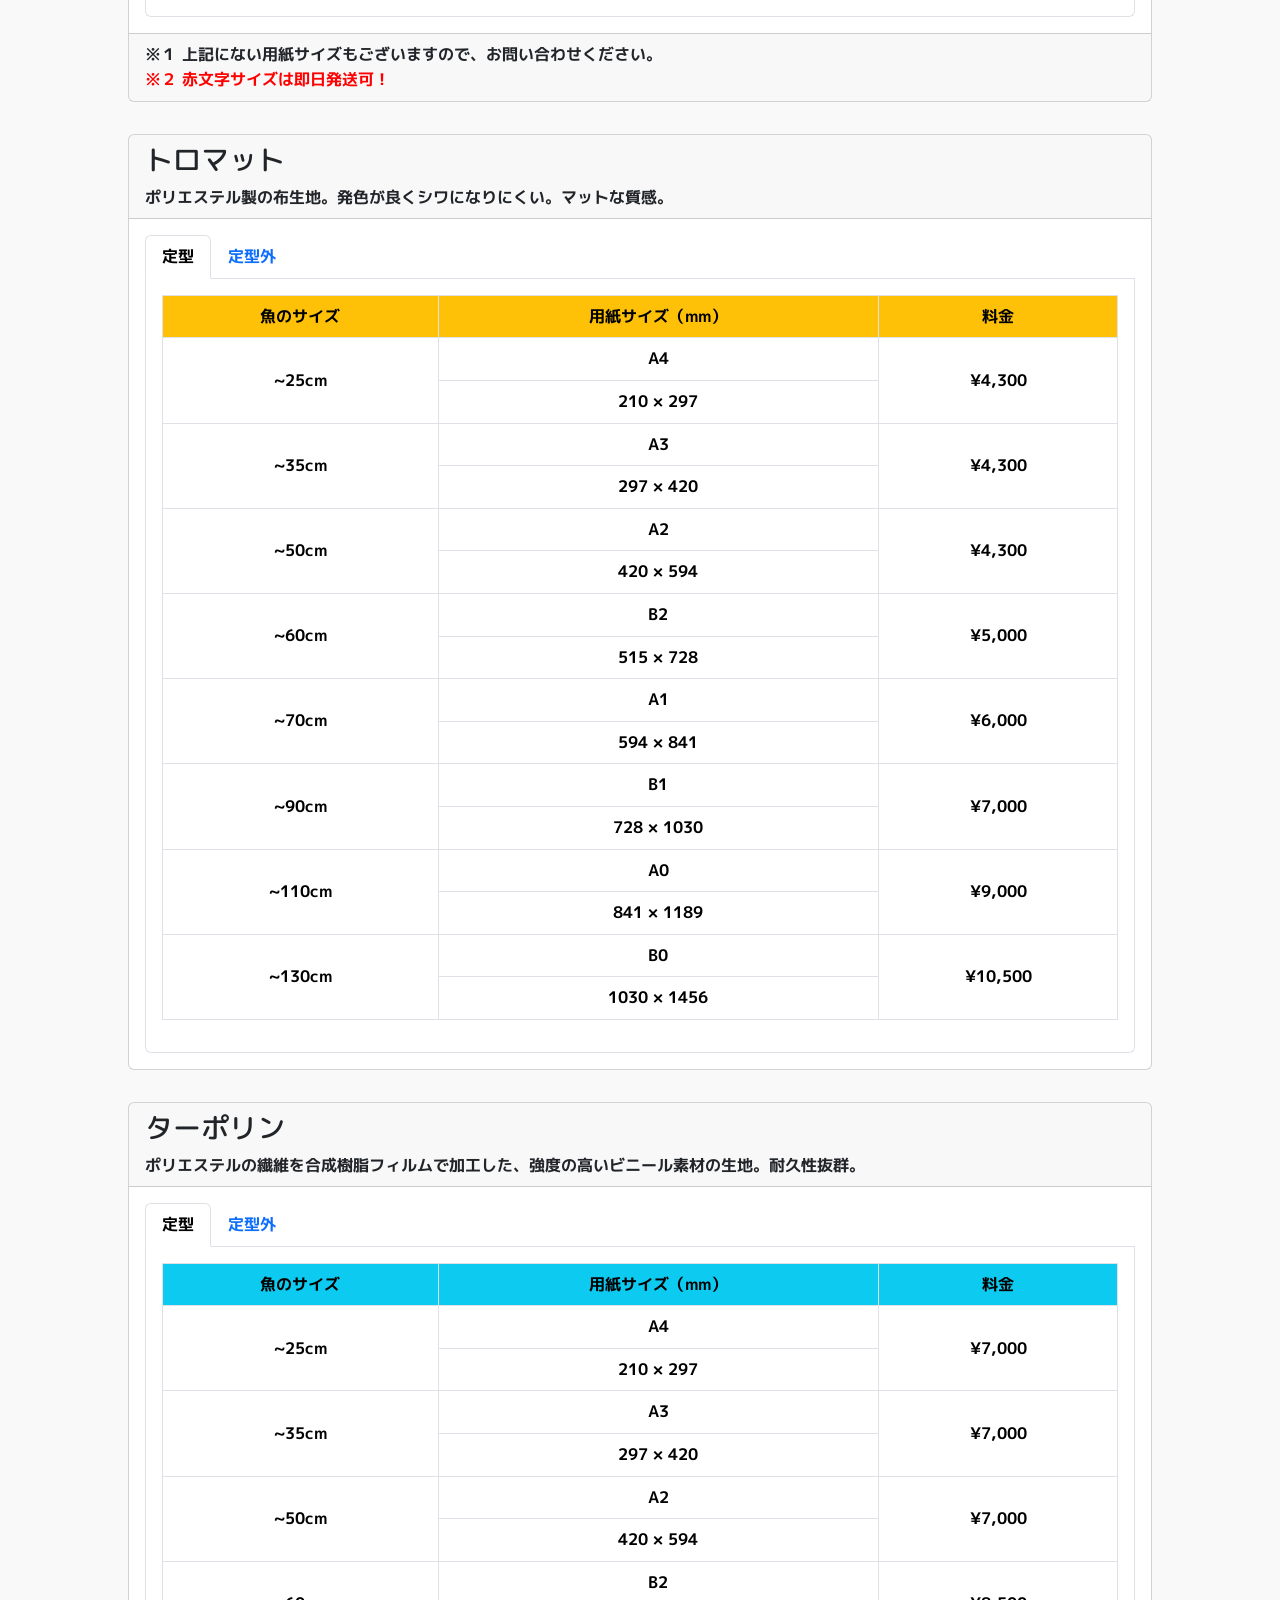
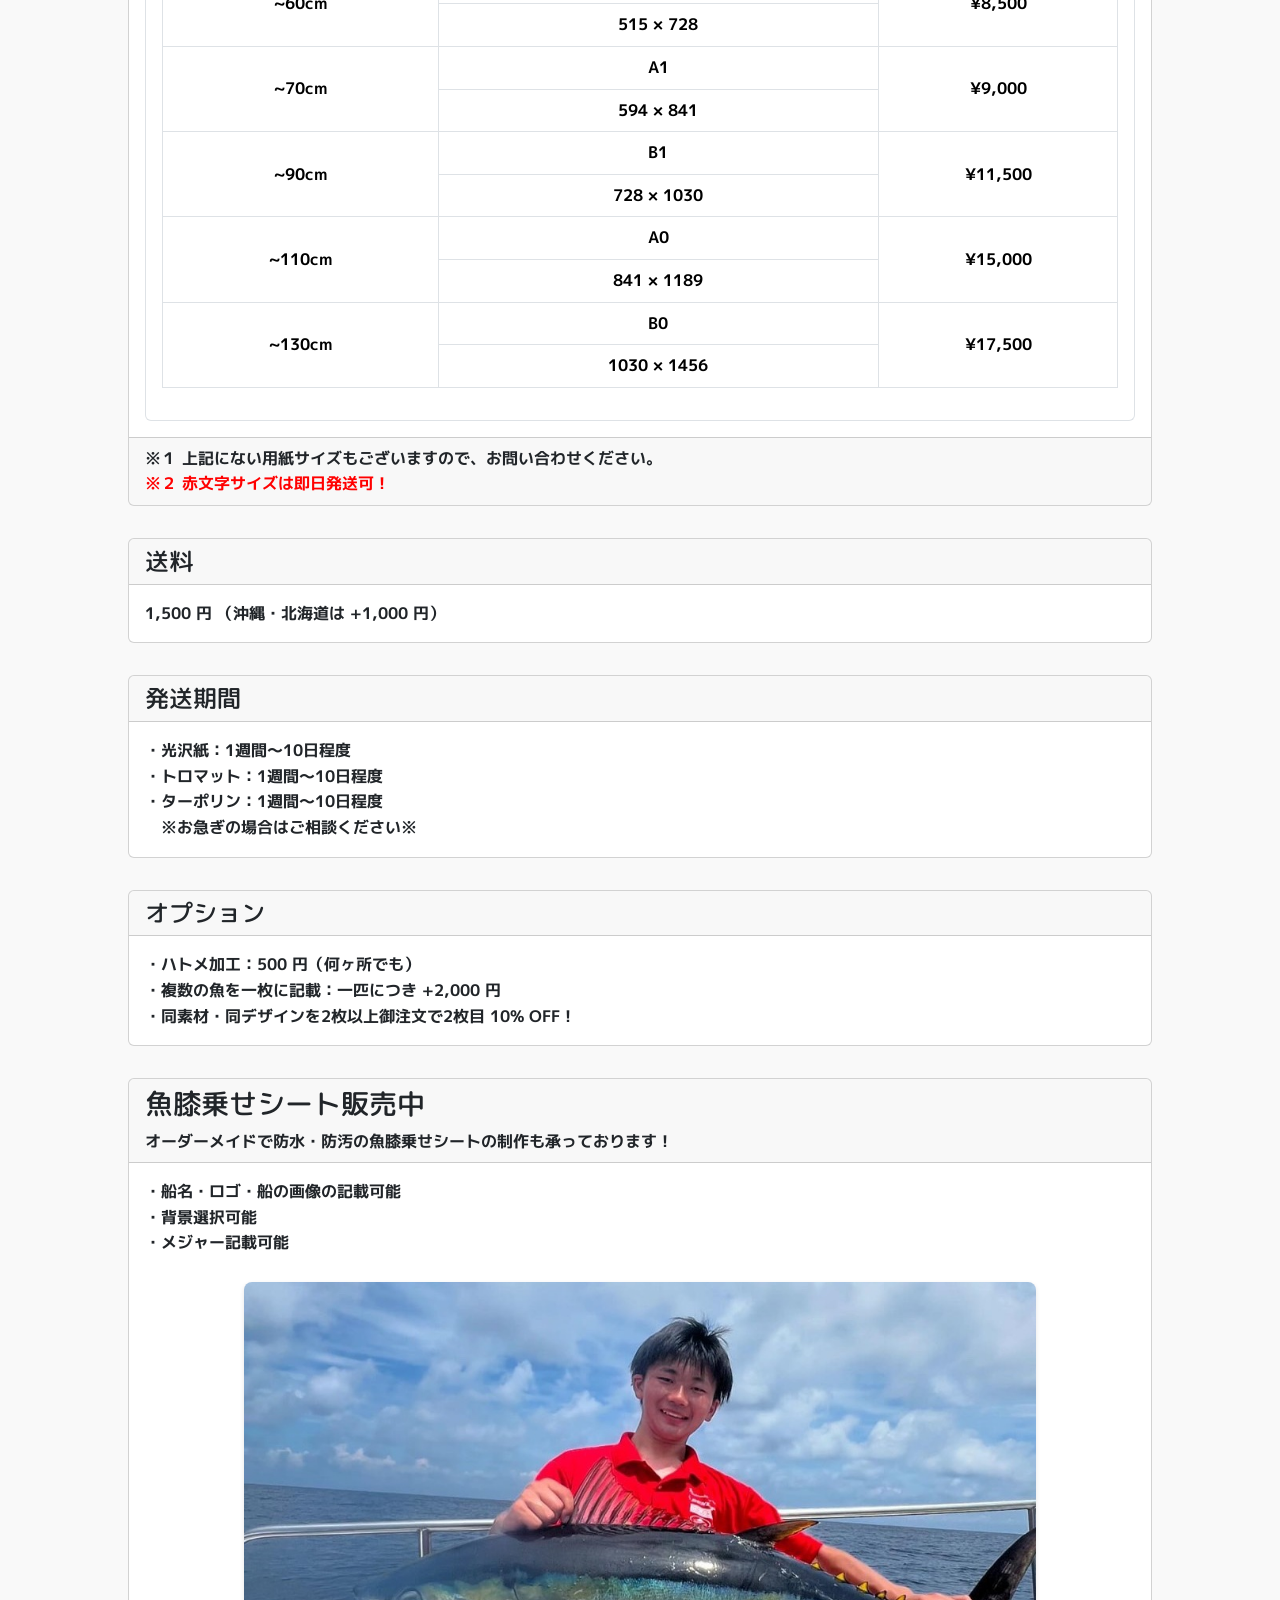
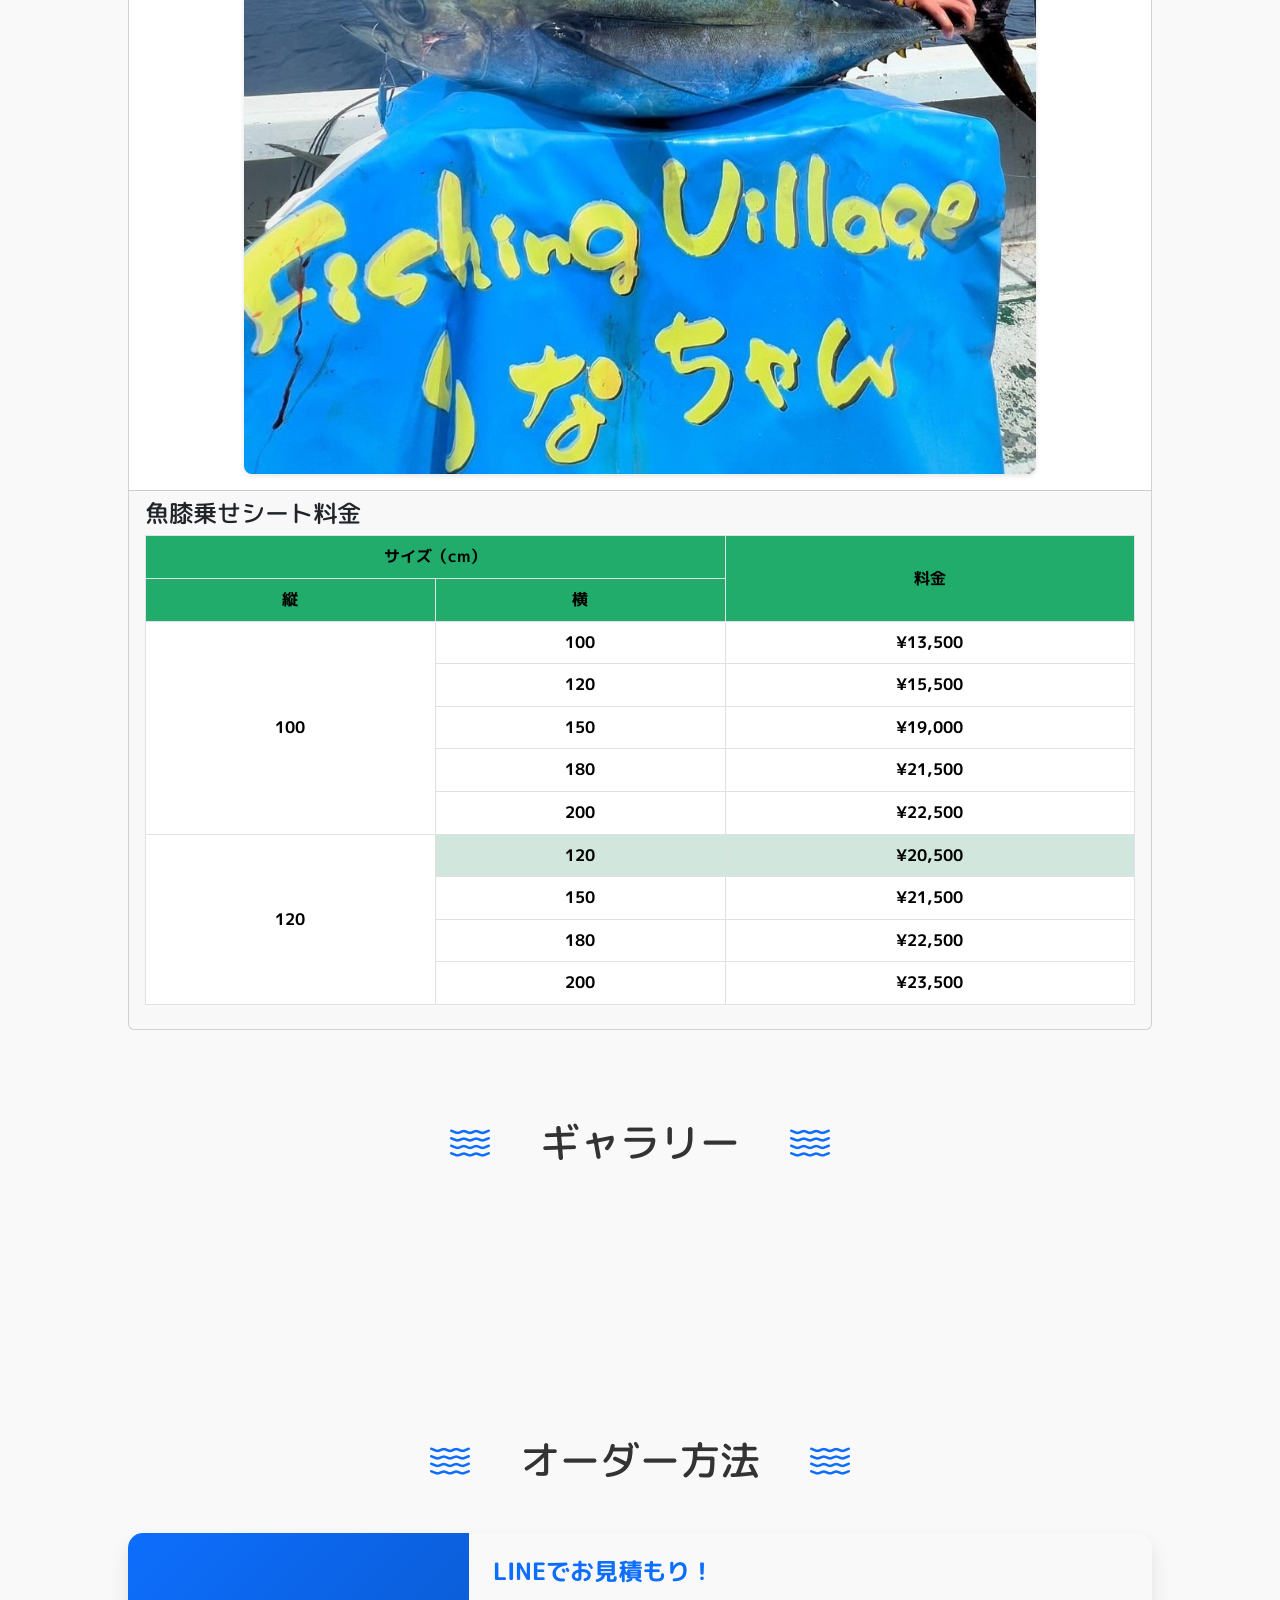
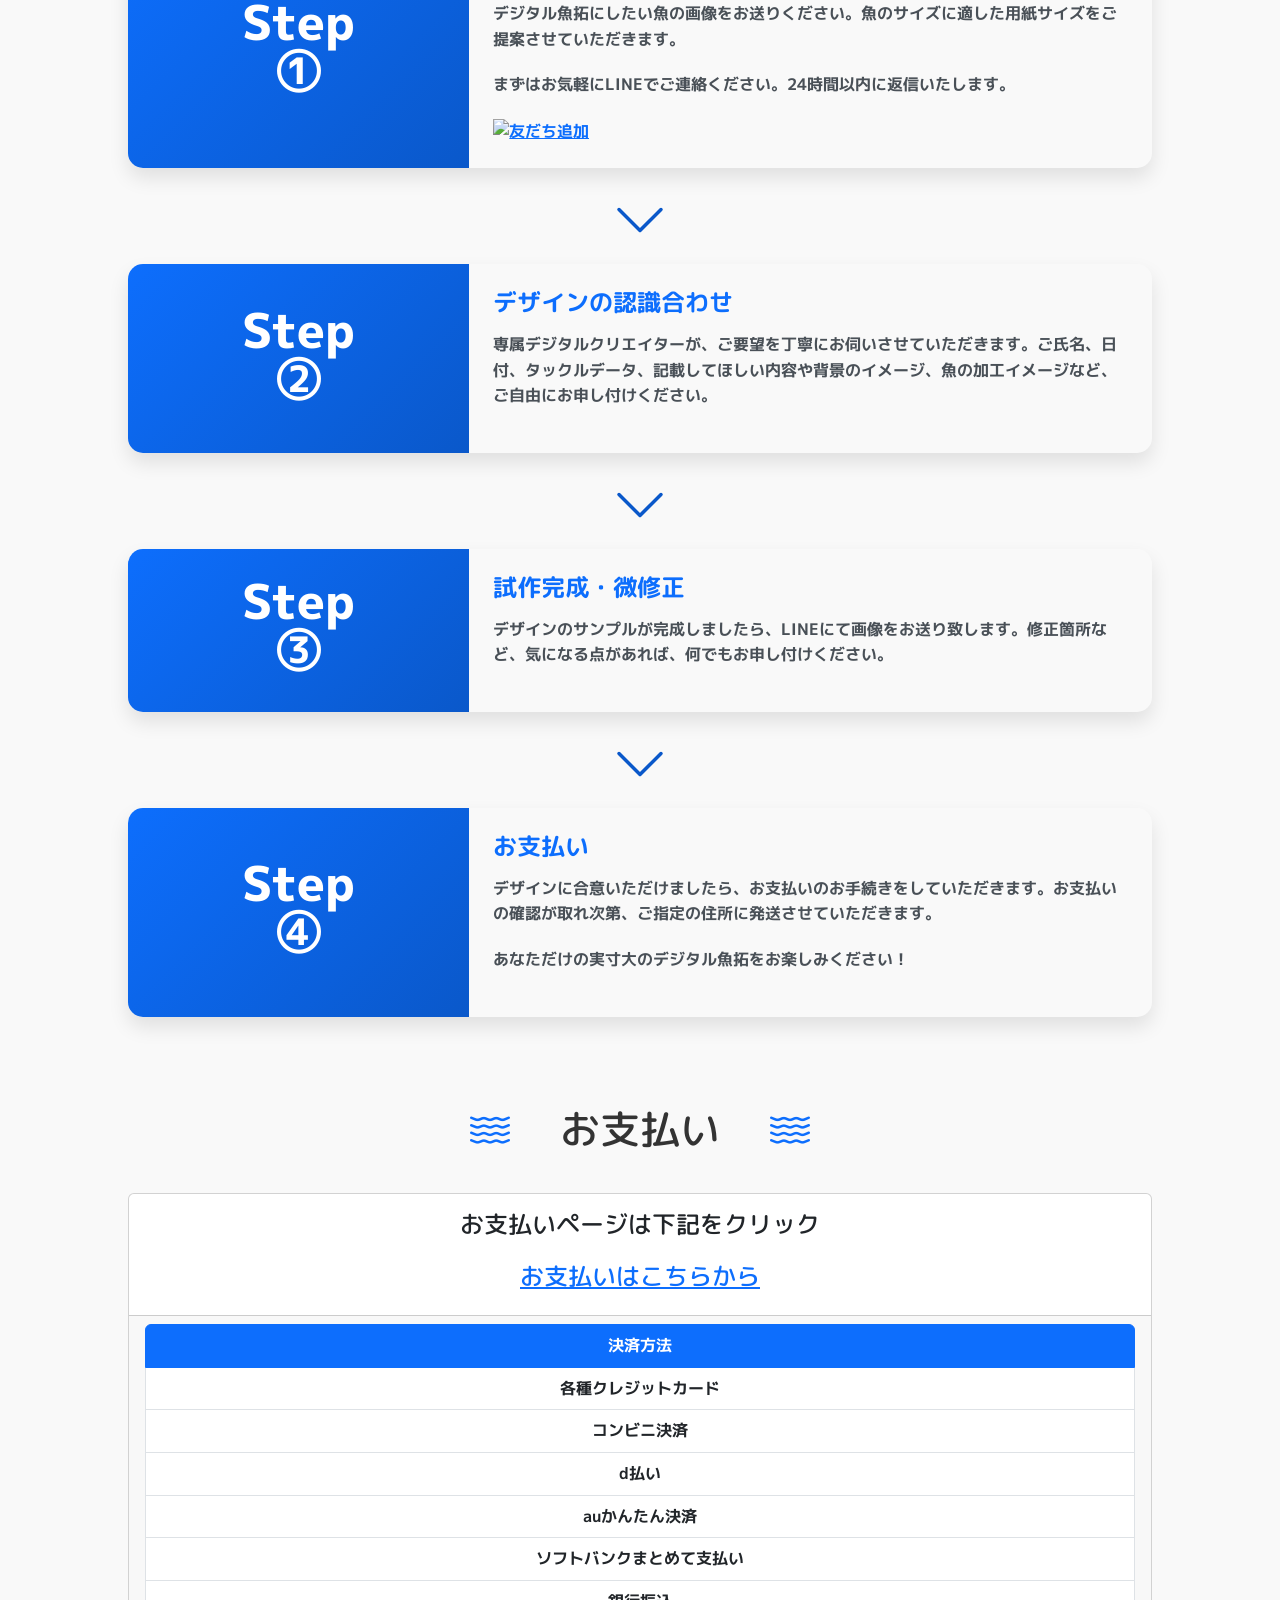
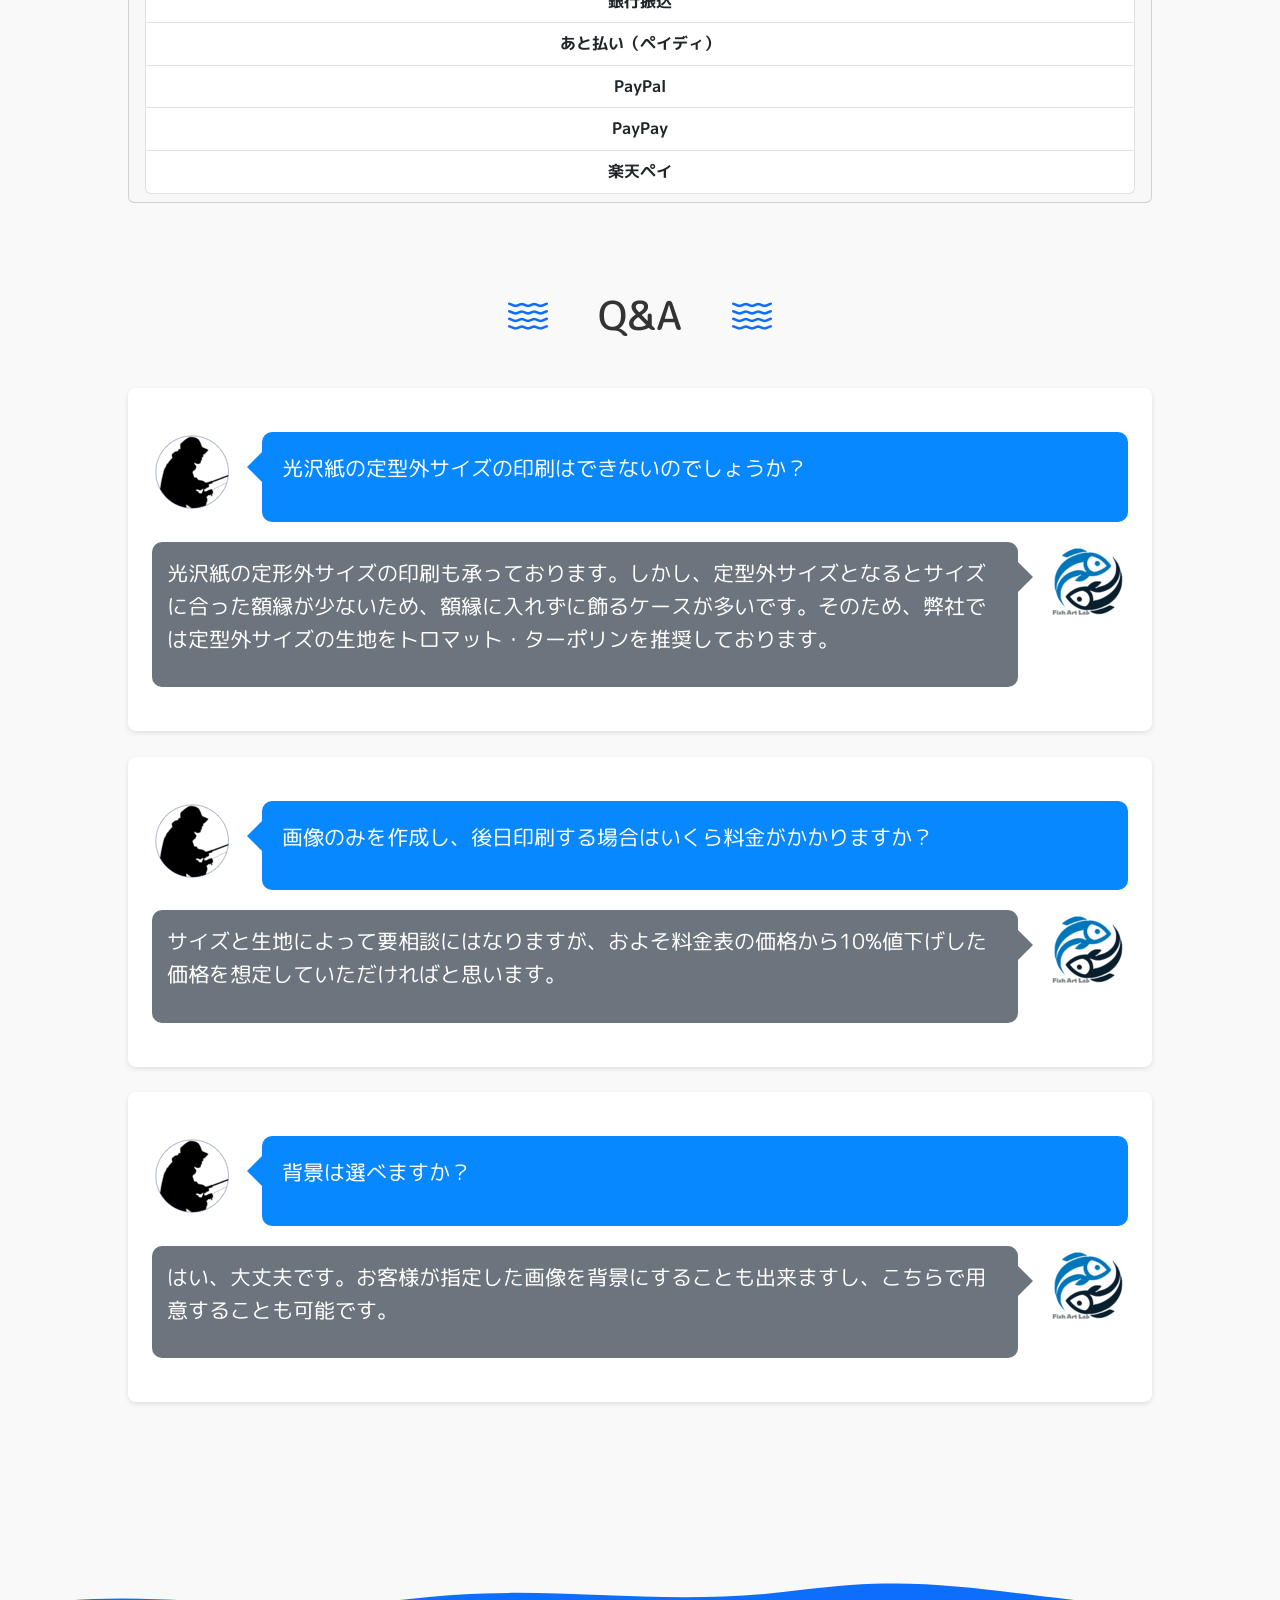
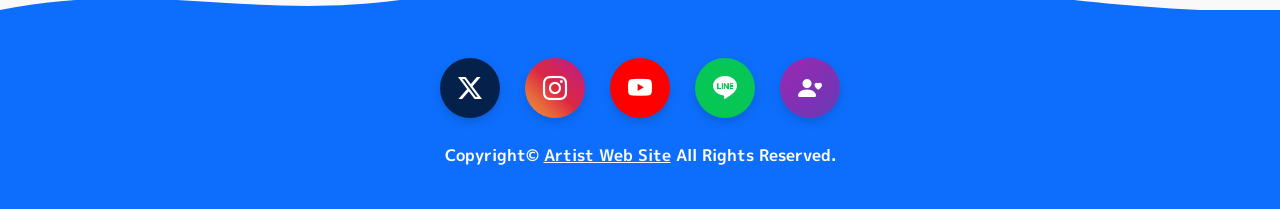
==== commit f4eda25d: "Add fishartlab homepage files" ====
--- a/index.html
+++ b/index.html
@@ -165,7 +165,7 @@
             </div>
         </section>
 
-        <section class="features" id="section_制作例">
+        <section clgit addass="features" id="section_制作例">
             <figure class="inline-figure">
                 <i class="bi bi-water"></i>
                 <h2>制作例</h2>
@@ -1107,6 +1107,7 @@
                             <p><a href="https://www.yamaria.co.jp/maria" class="link-primary">Maria</a></p>
                             <p><a href="https://yamaga-blanks.com/" class="link-primary">YAMAGA Blanks</a></p>
                             <p><a href="https://www.livre-megatech.com/products/" class="link-primary">LIVRE</a></p>
+                            <p><a href="https://sunline.co.jp/aboutus/profile/" class="link-primary">SUNLINE</a></p>
                         </div>
                     </div>
                     <div class="feature-card text-center">
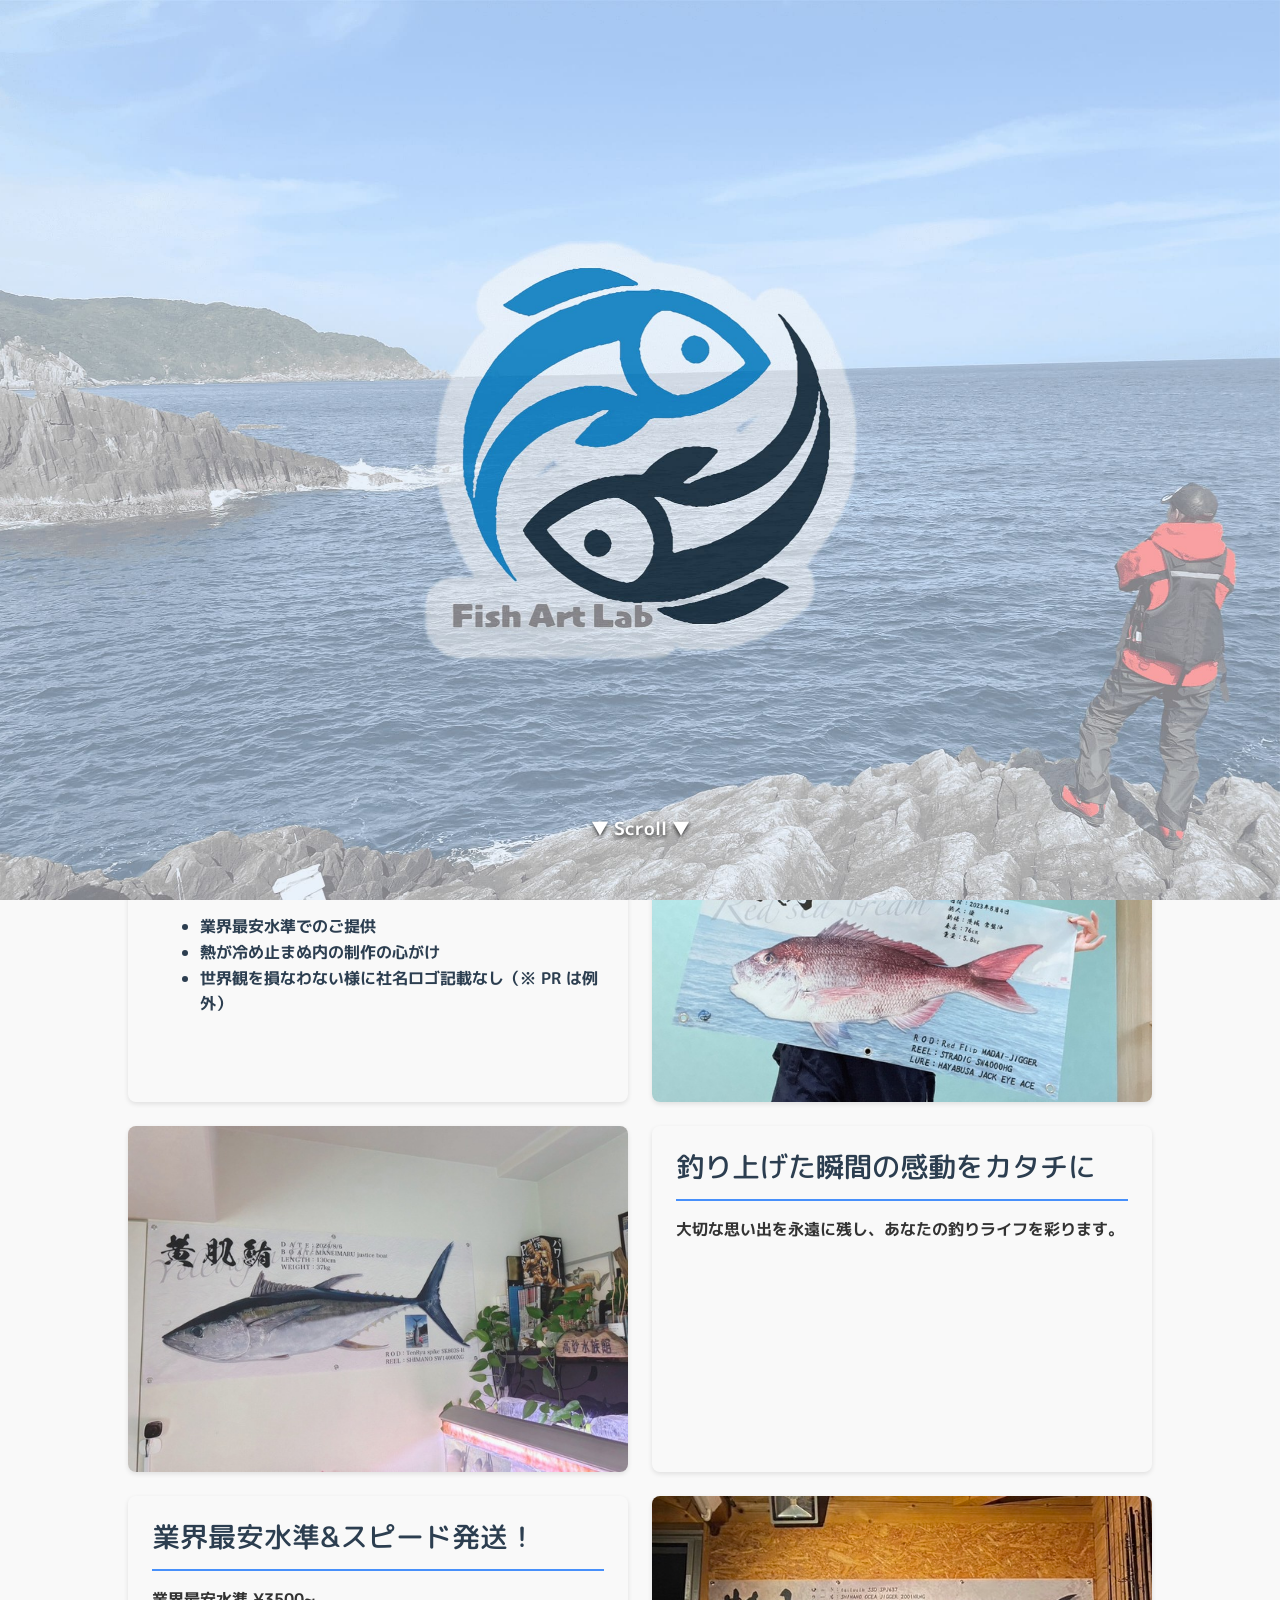
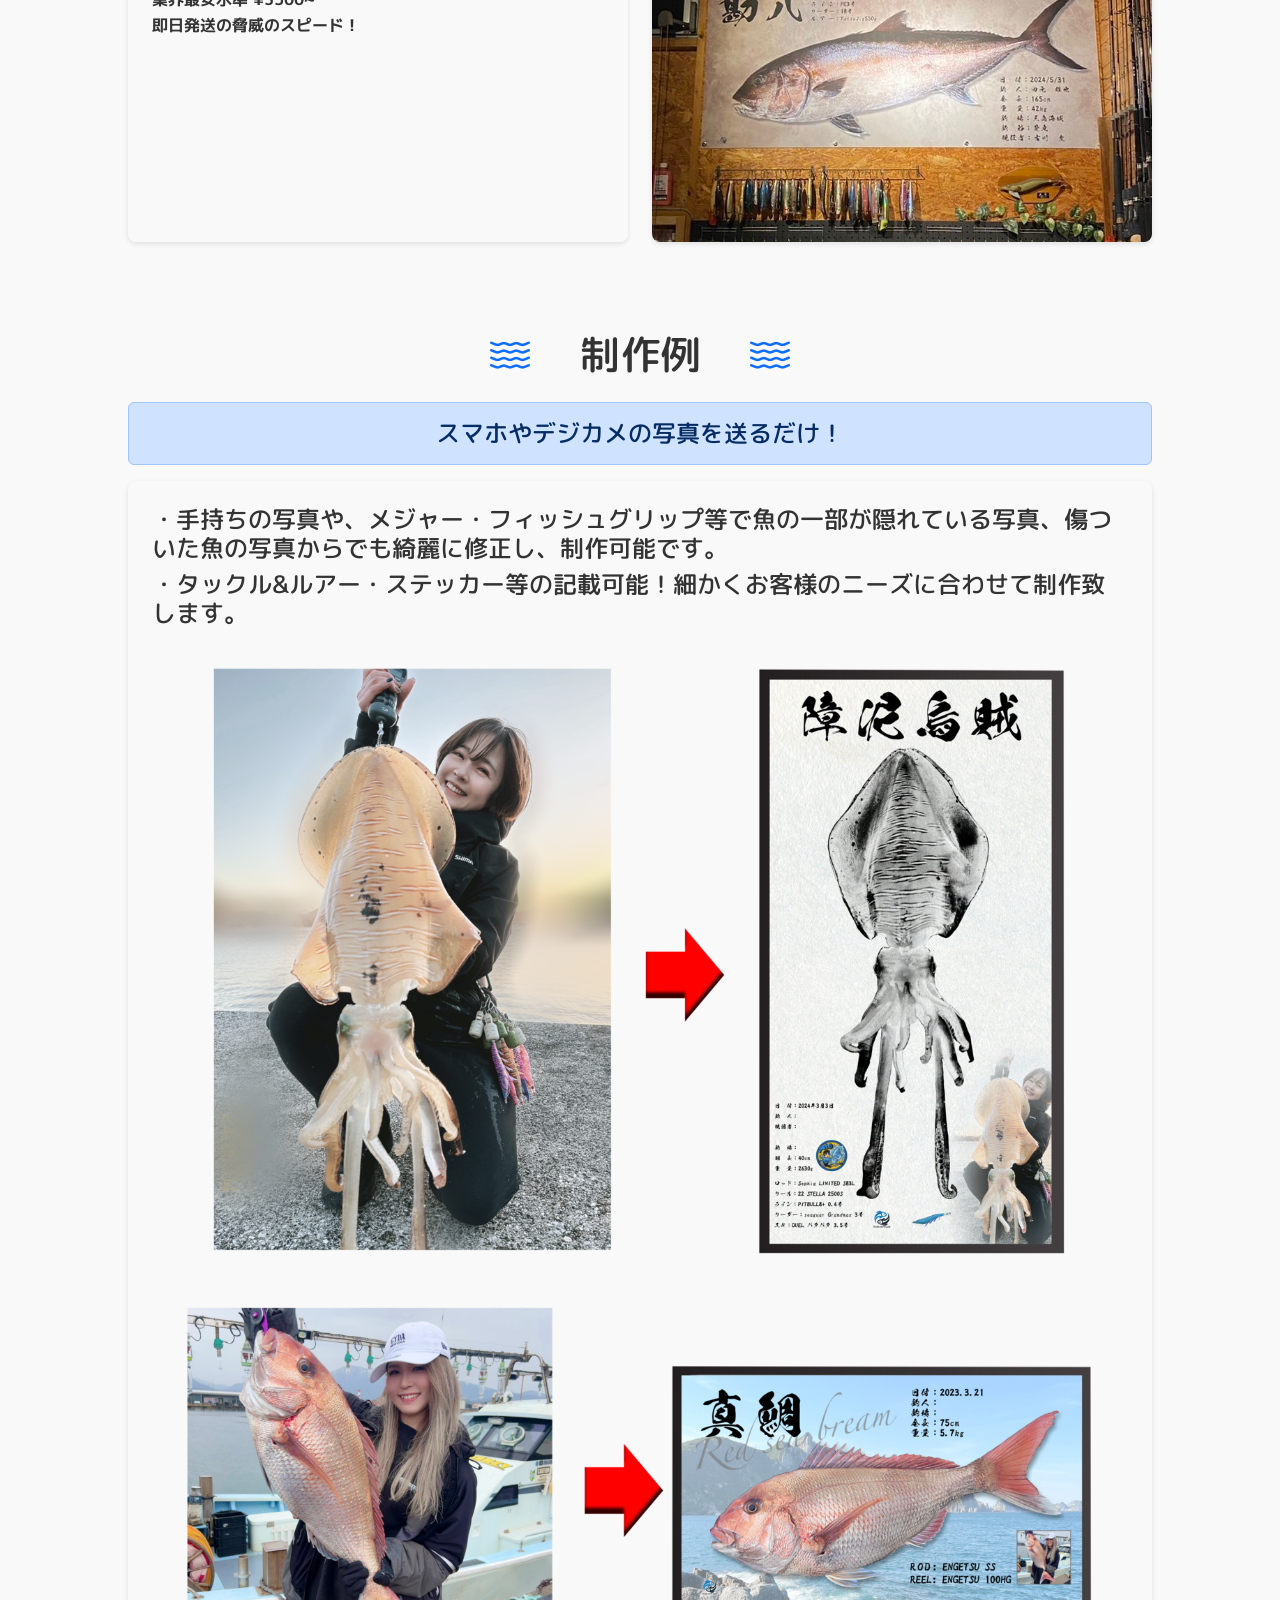
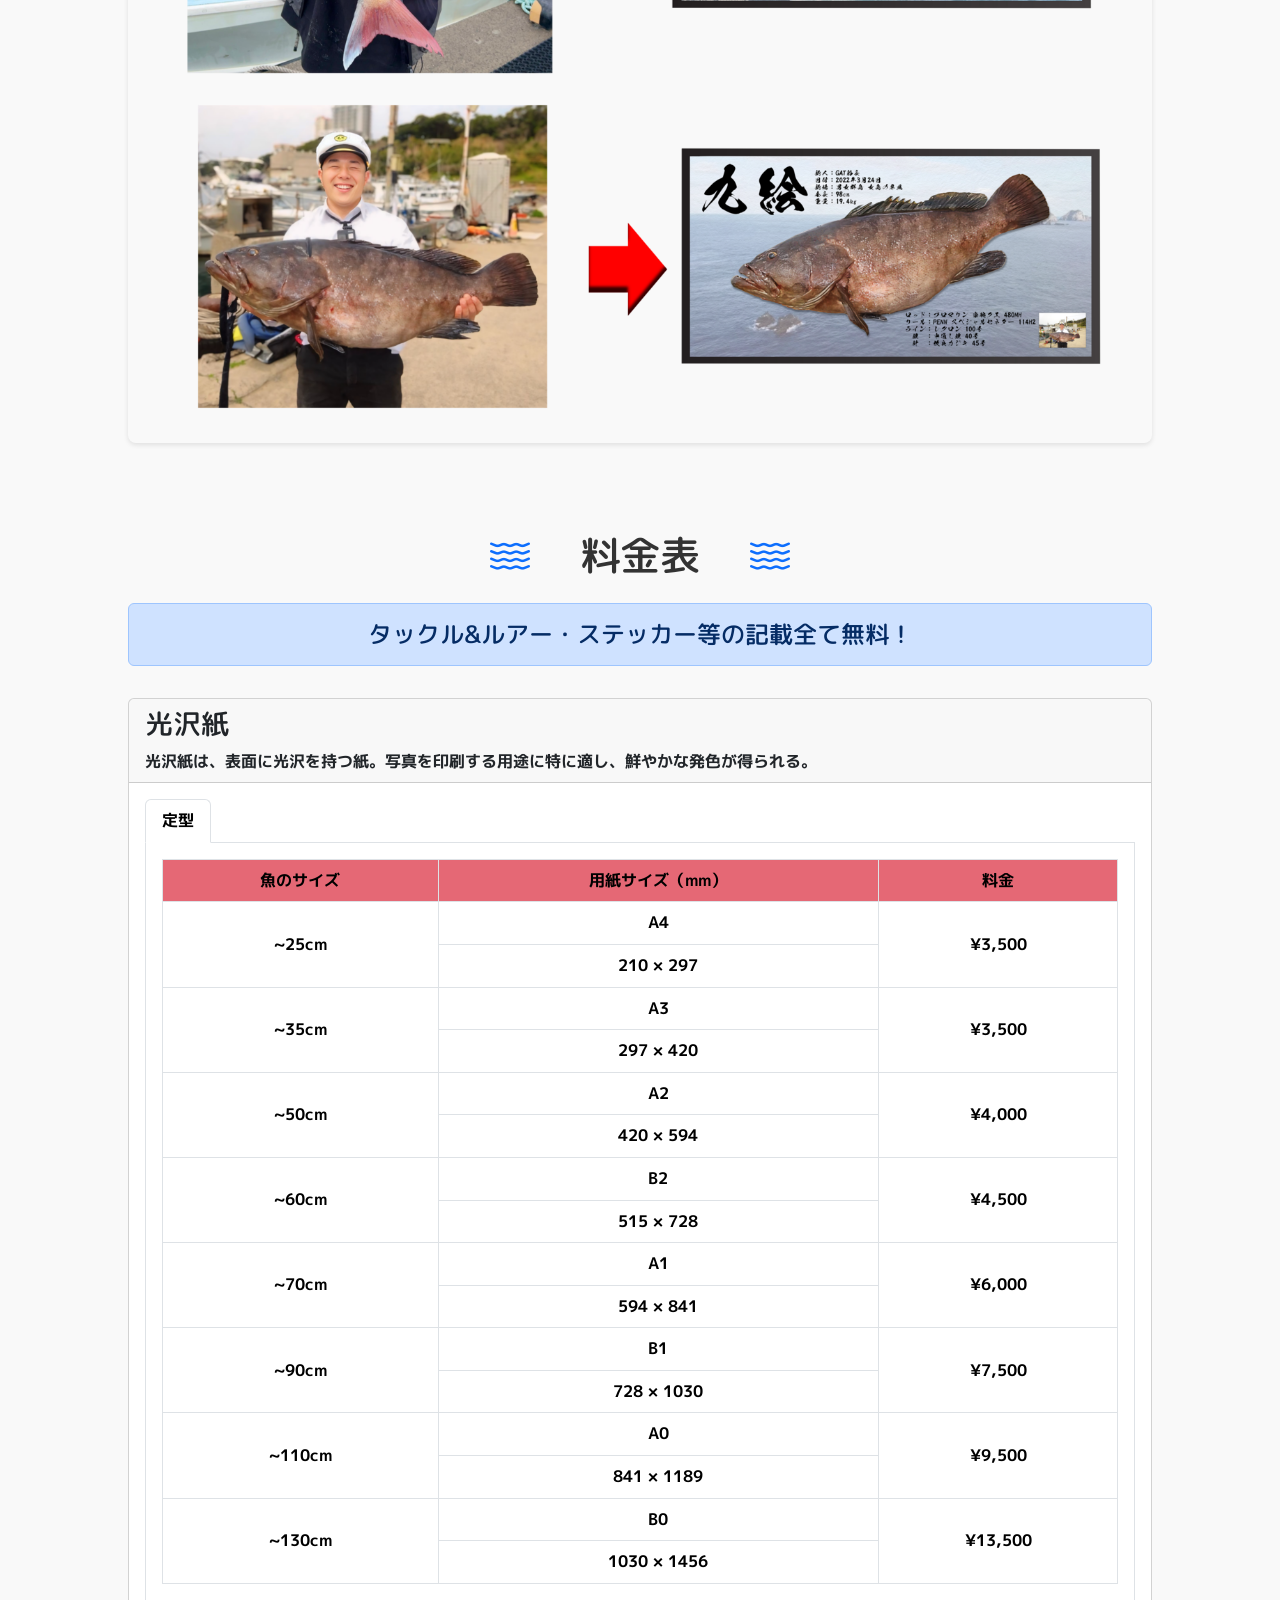
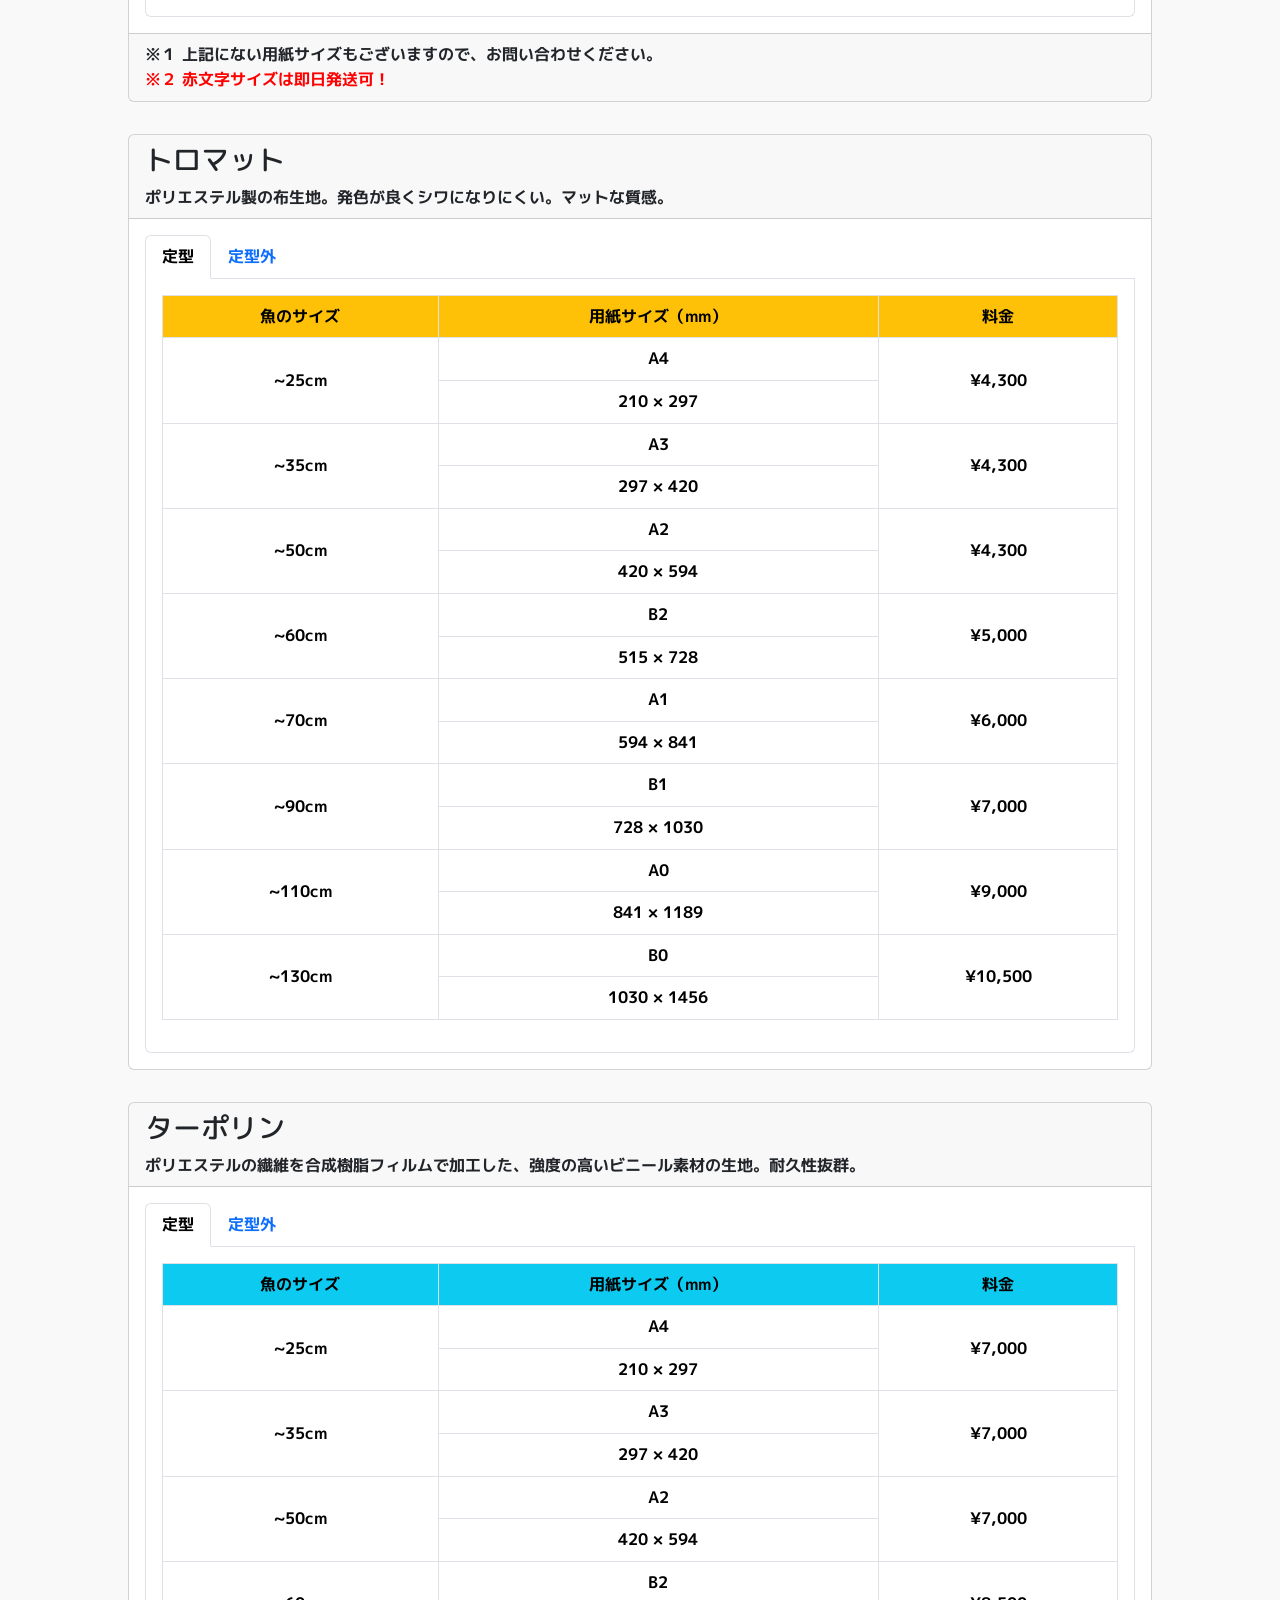
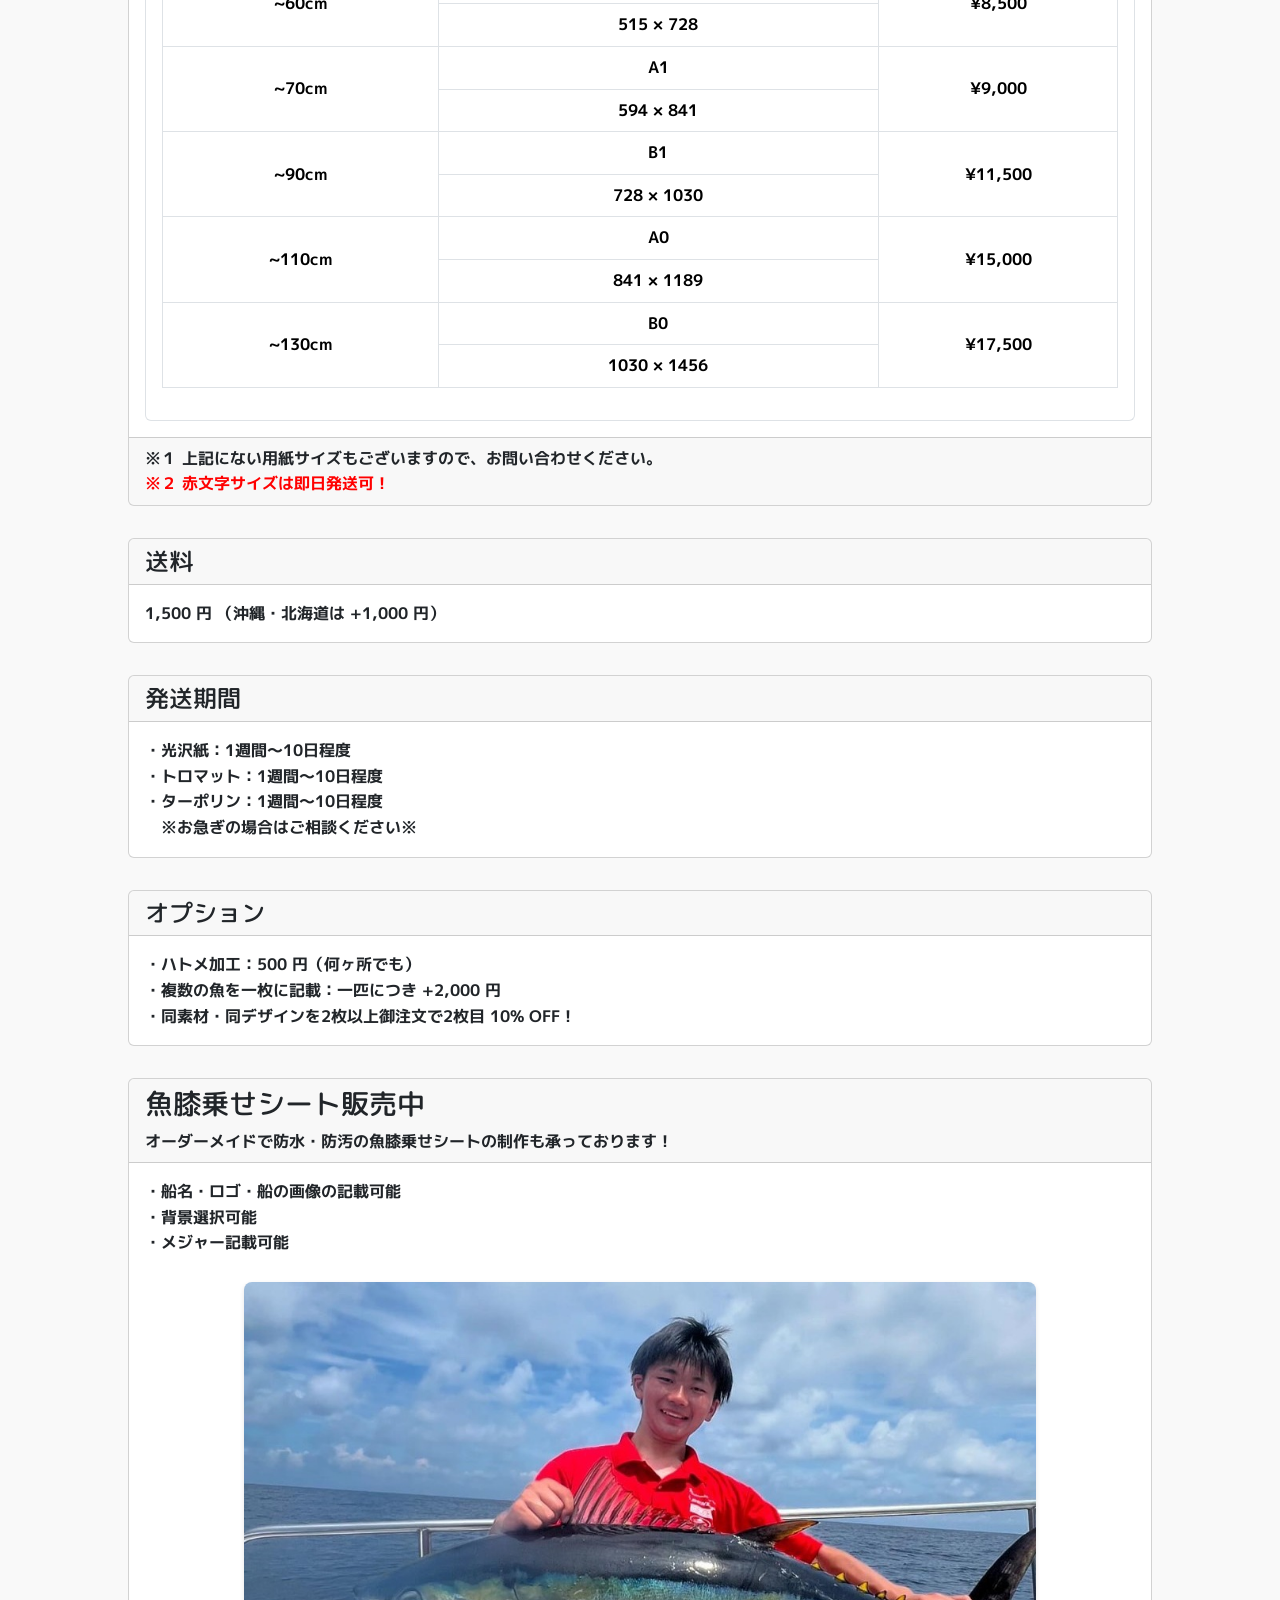
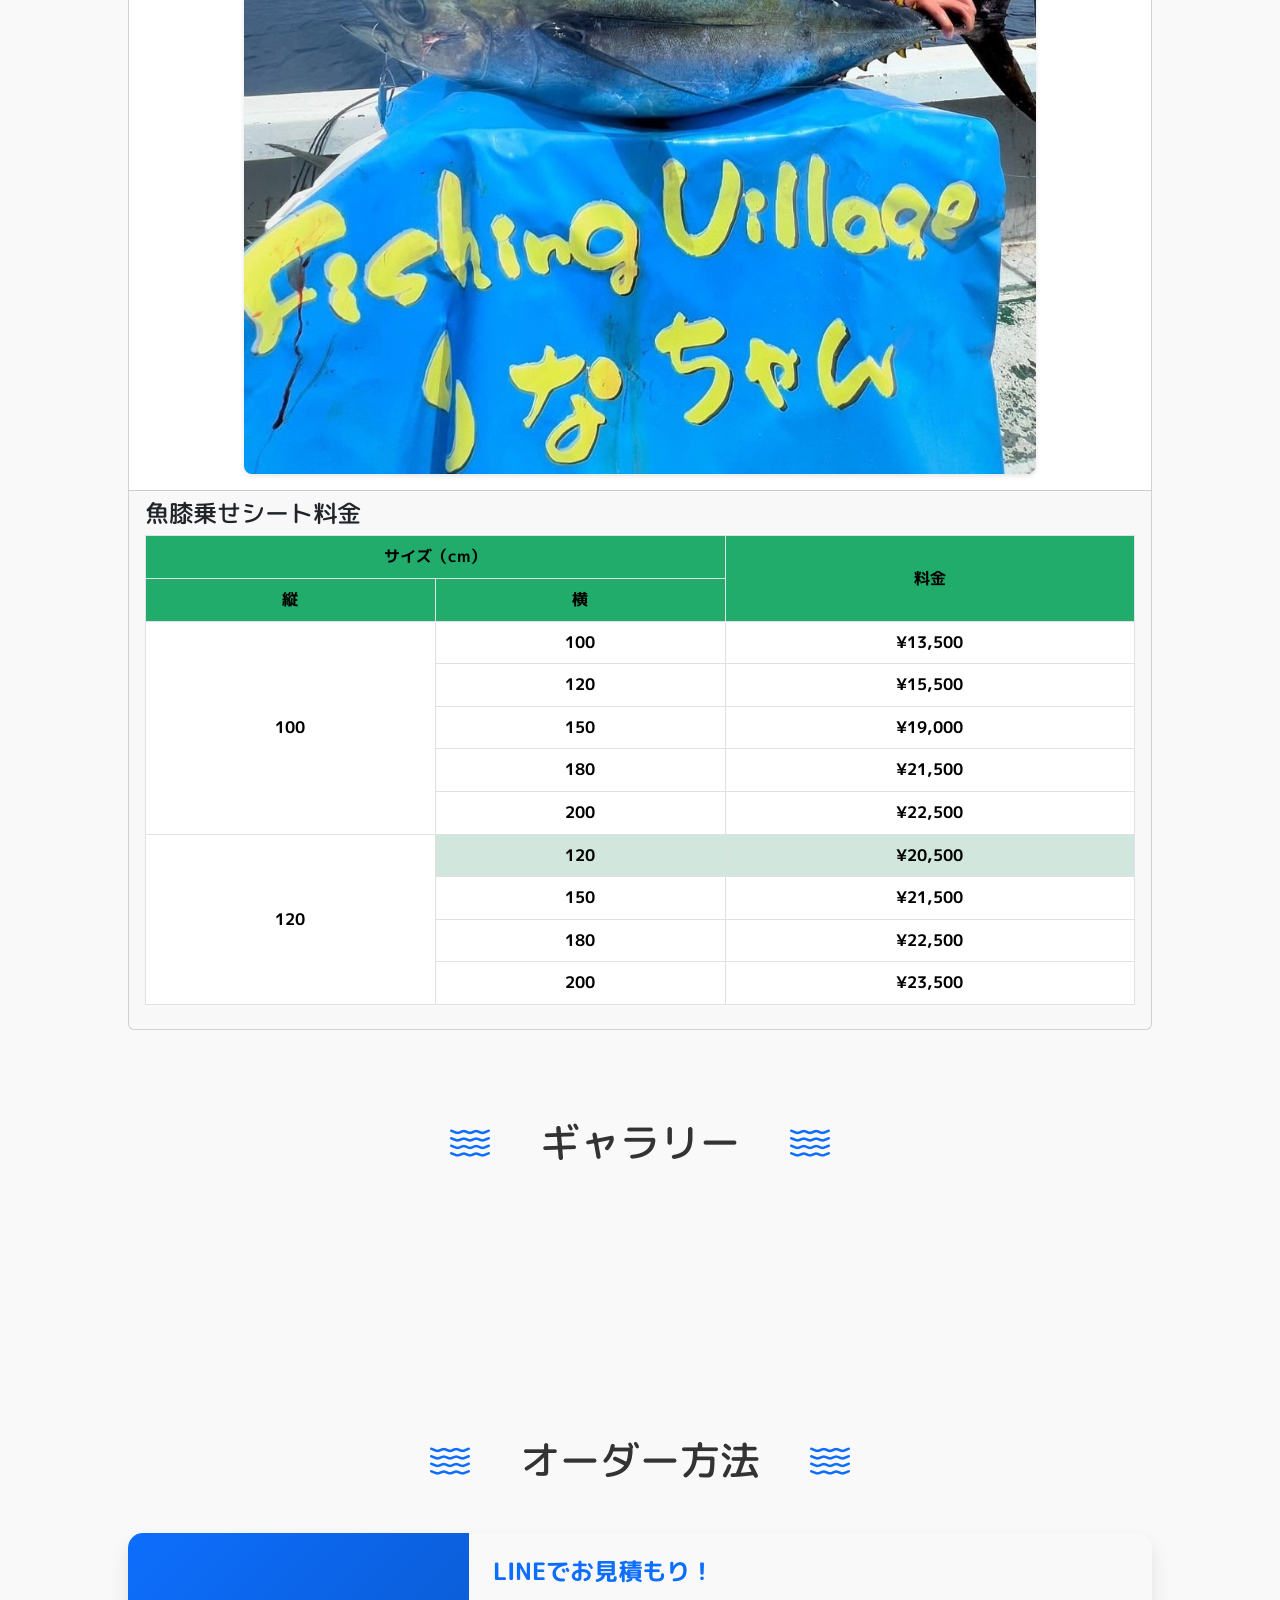
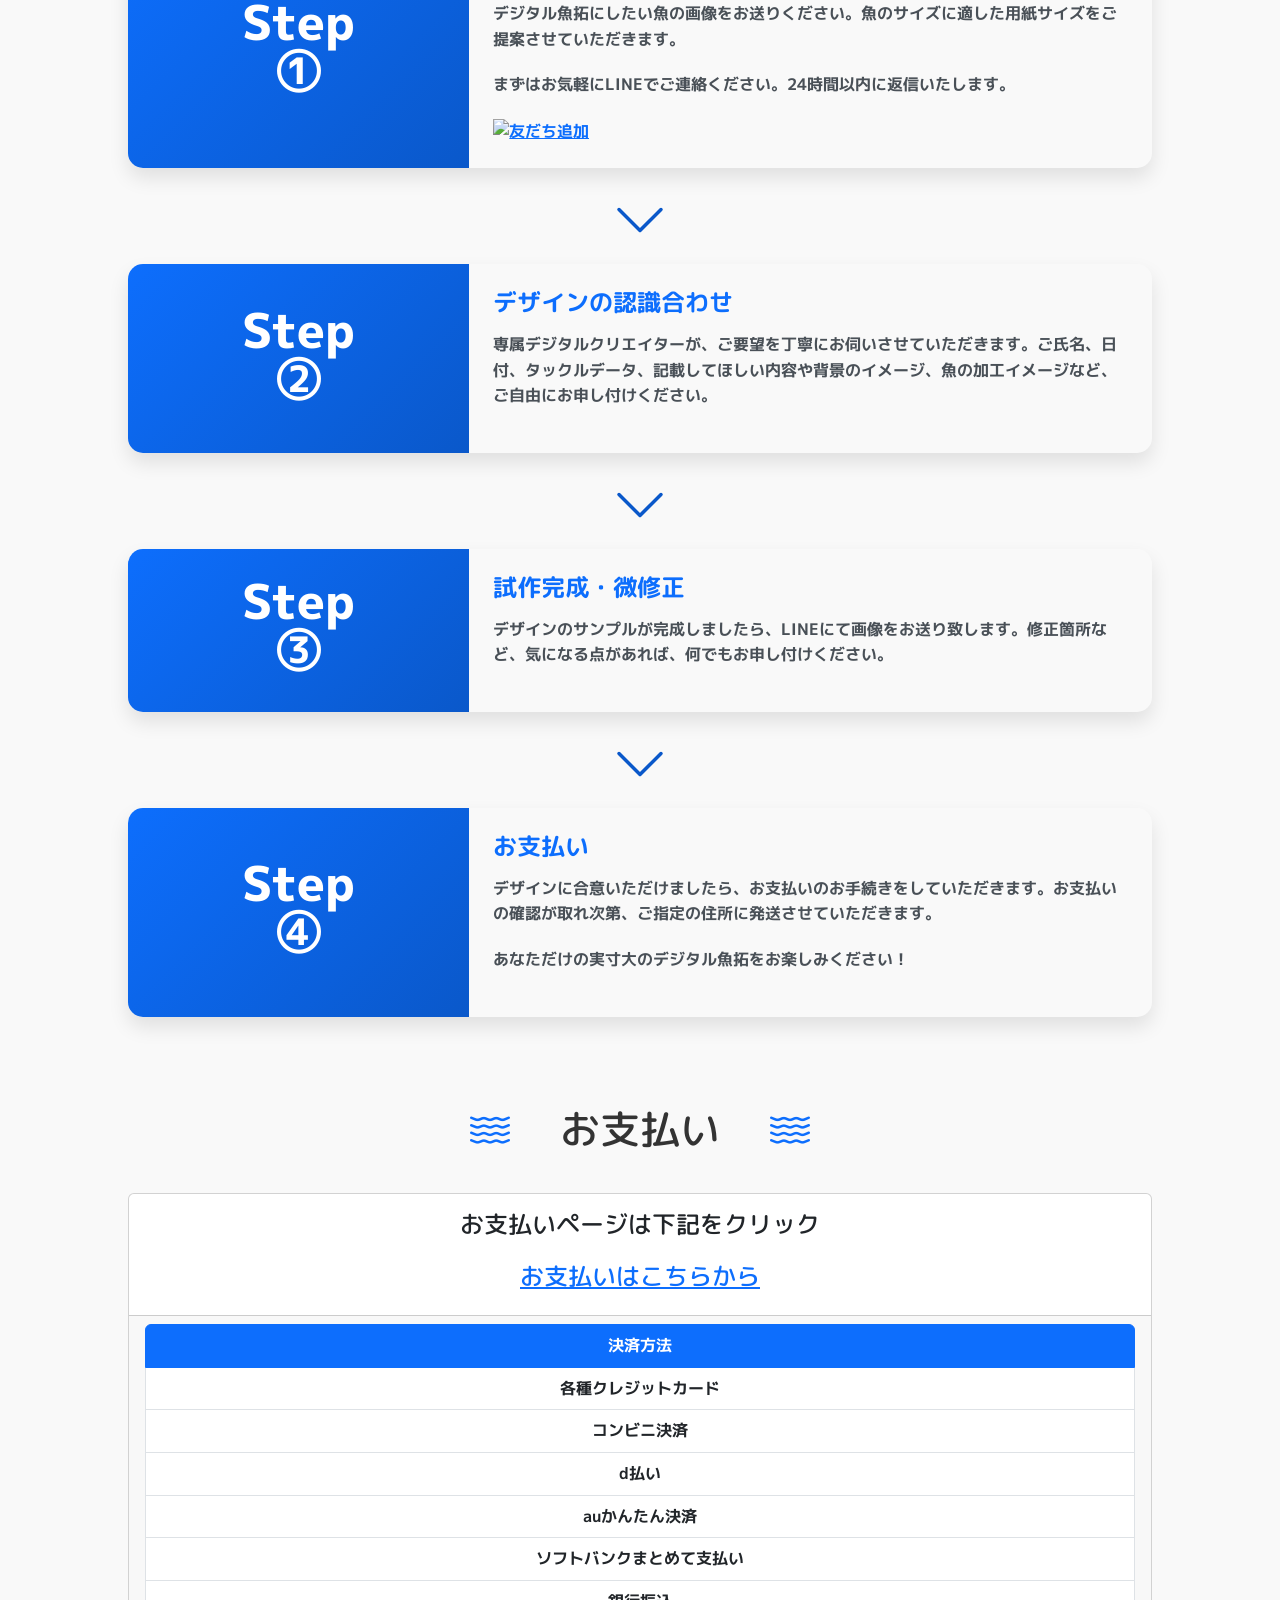
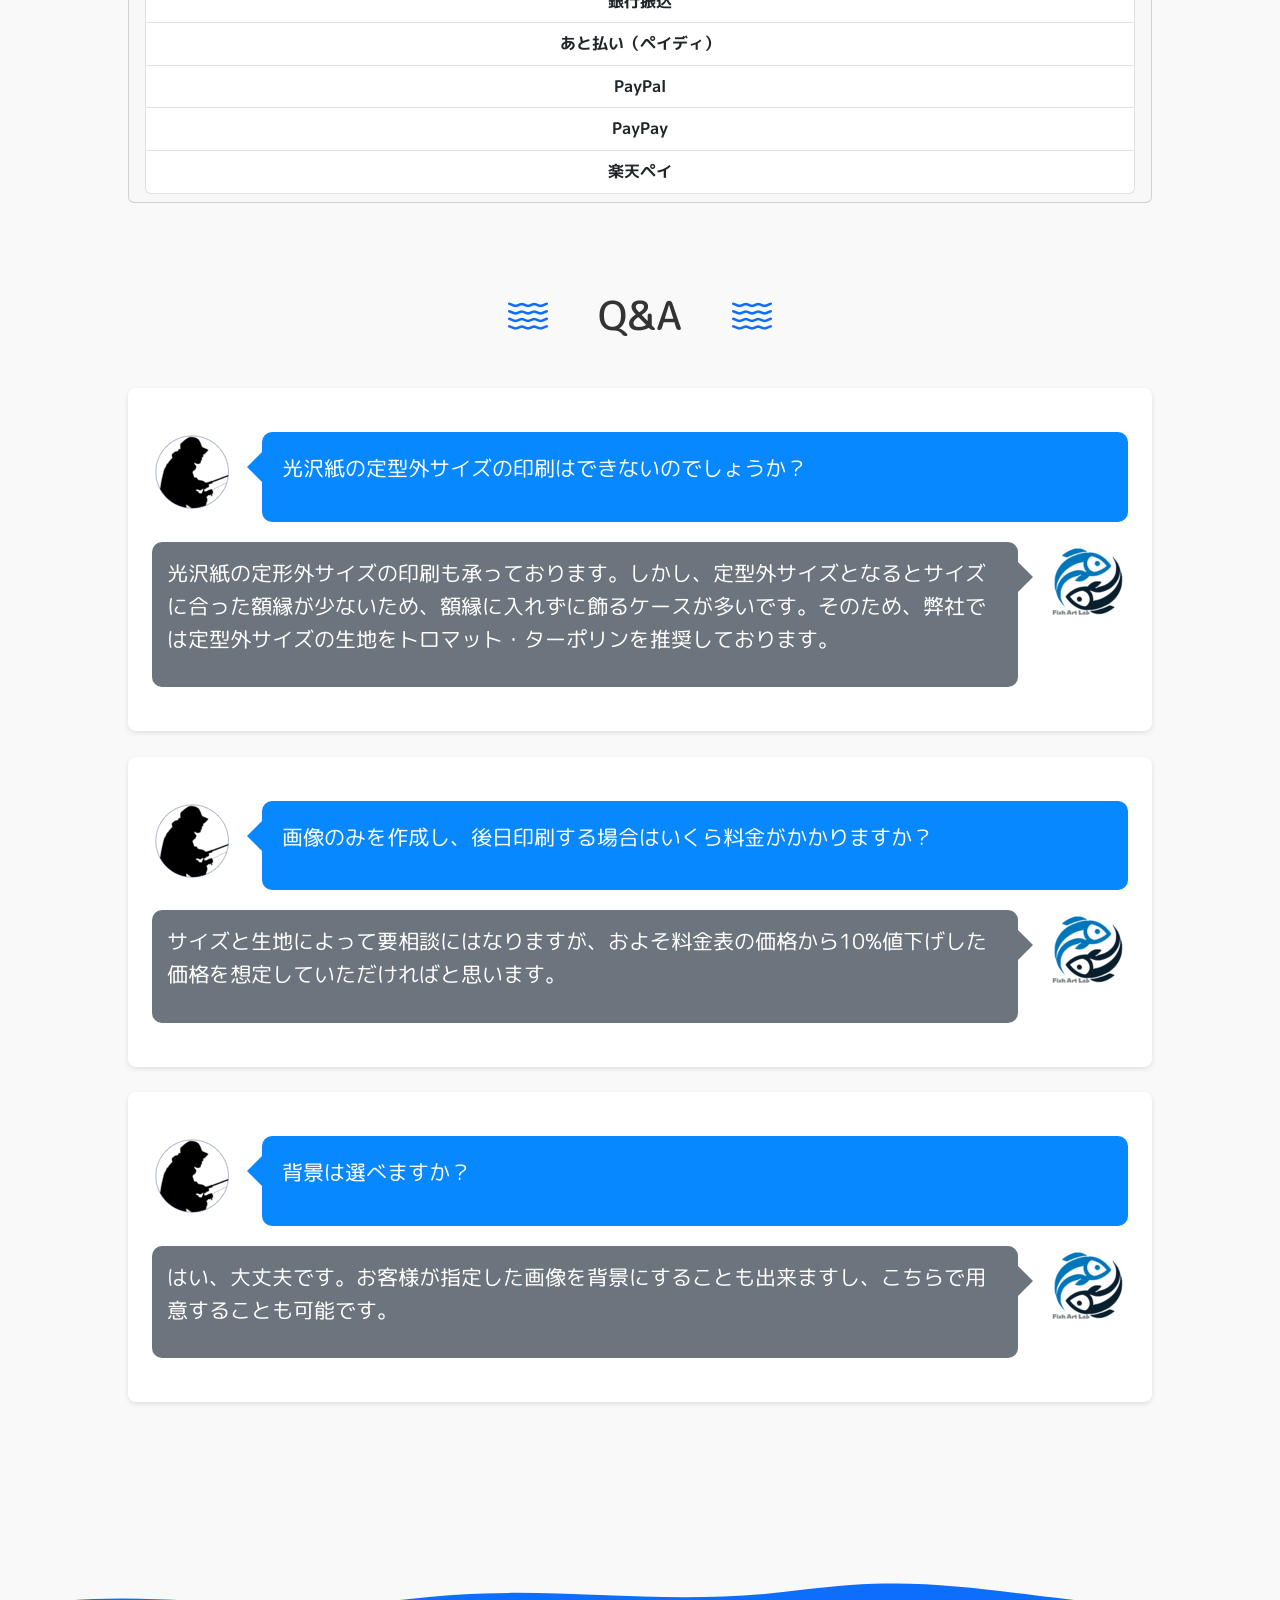
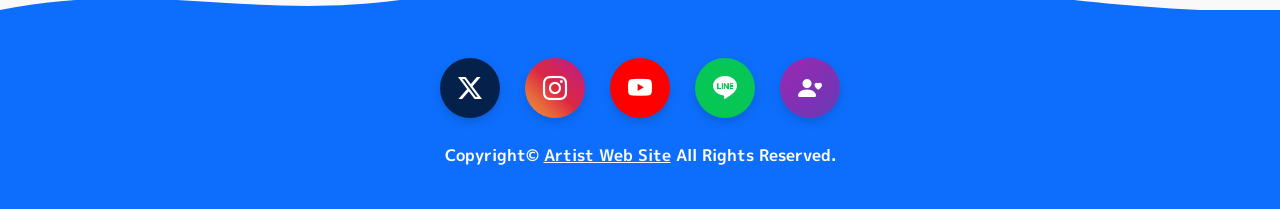
==== commit e51c7d1e: "Add fishartlab homepage files" ====
--- a/index.html
+++ b/index.html
@@ -165,7 +165,7 @@
             </div>
         </section>
 
-        <section clgit addass="features" id="section_制作例">
+        <section class="features" id="section_制作例">
             <figure class="inline-figure">
                 <i class="bi bi-water"></i>
                 <h2>制作例</h2>
@@ -1073,8 +1073,6 @@
                                     class="link-primary">maaa_gal</a></p>
                             <p><a href="https://www.instagram.com/shunkichi96?igsh=MTd3bGRkcHIzbDU3bw=="
                                     class="link-primary">shunkichi96</a></p>
-                            <p><a href="https://www.instagram.com/a_chan24.fishing?igsh=emY4ZTQ0MTJybjZy"
-                                    class="link-primary">a_chan24.fishing</a></p>
                             <p><a href="https://www.instagram.com/mio_fishingram?igsh=Z25mbjk4emg1cnRm"
                                     class="link-primary">mio_fishingram</a></p>
                             <p><a href="https://www.instagram.com/sg.knt_sw?utm_source=ig_web_button_share_sheet&igsh=ZDNlZDc0MzIxNw=="
@@ -1107,7 +1105,6 @@
                             <p><a href="https://www.yamaria.co.jp/maria" class="link-primary">Maria</a></p>
                             <p><a href="https://yamaga-blanks.com/" class="link-primary">YAMAGA Blanks</a></p>
                             <p><a href="https://www.livre-megatech.com/products/" class="link-primary">LIVRE</a></p>
-                            <p><a href="https://sunline.co.jp/aboutus/profile/" class="link-primary">SUNLINE</a></p>
                         </div>
                     </div>
                     <div class="feature-card text-center">
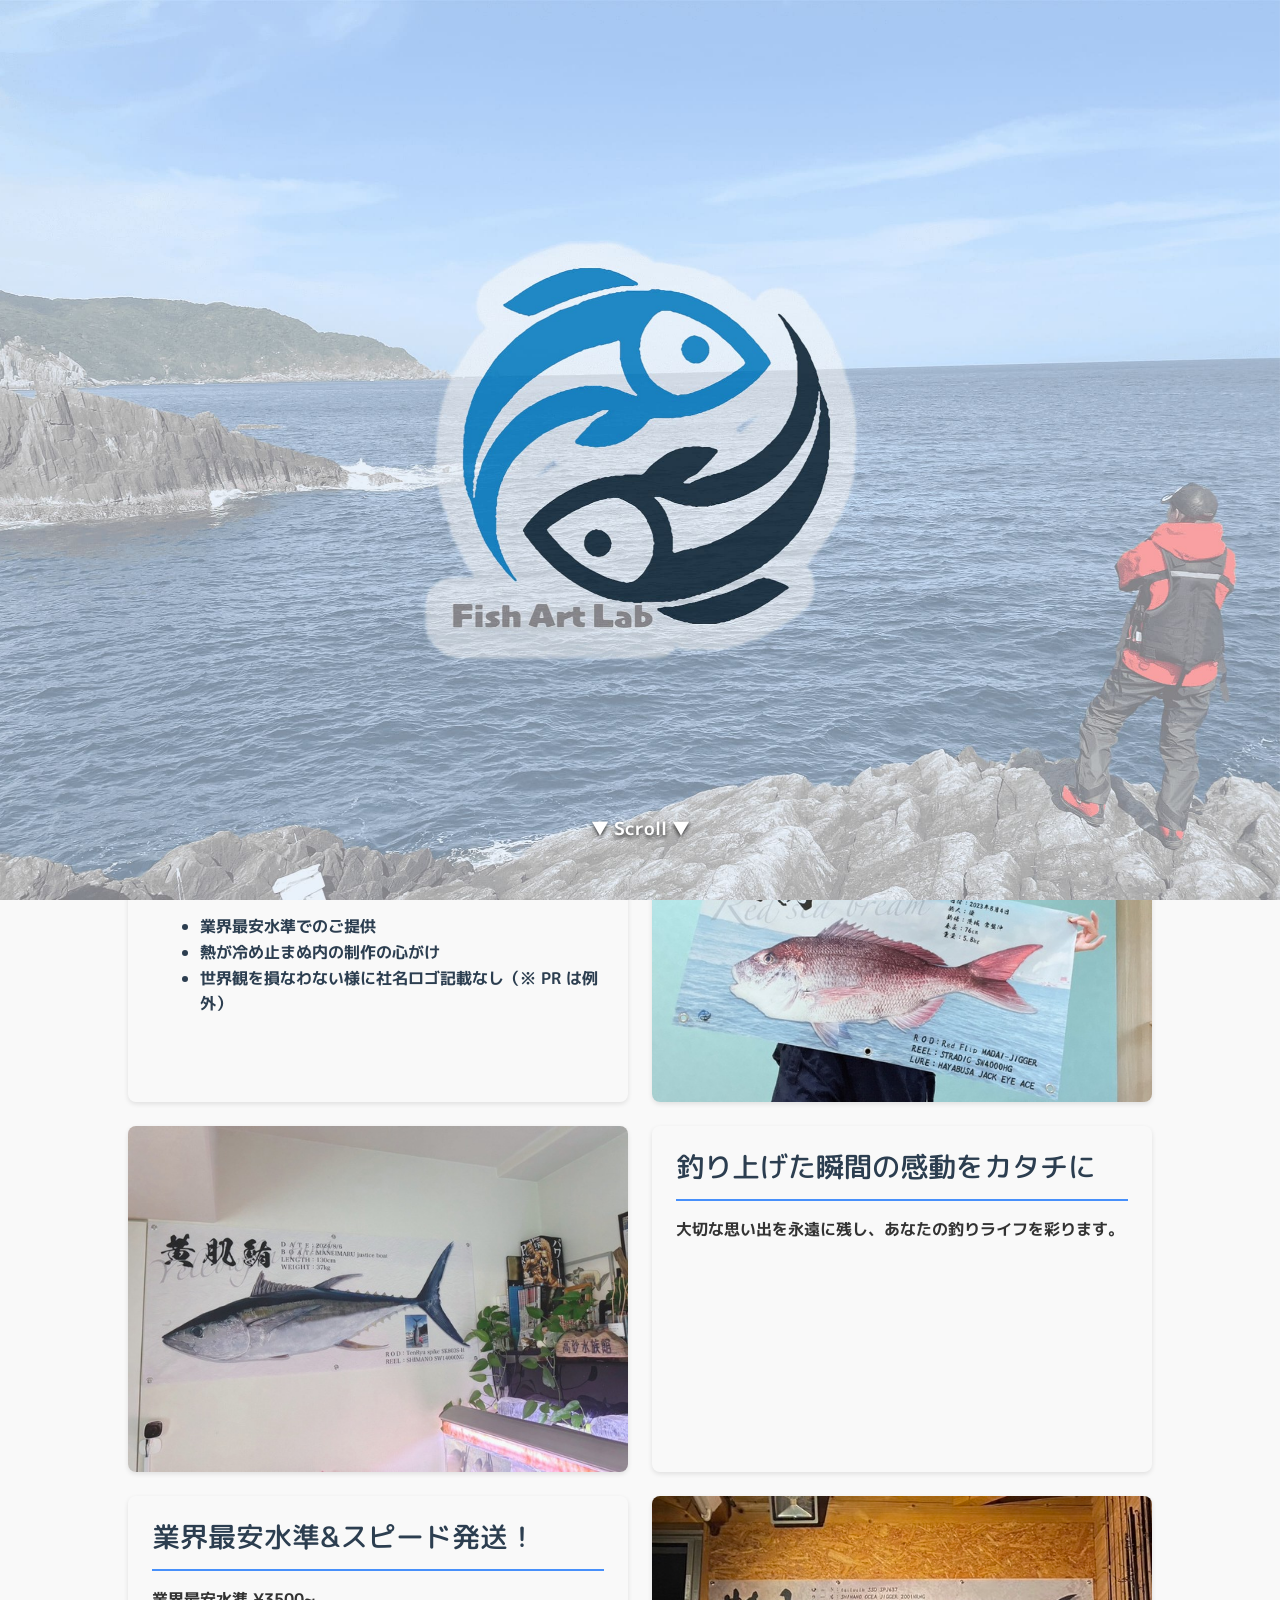
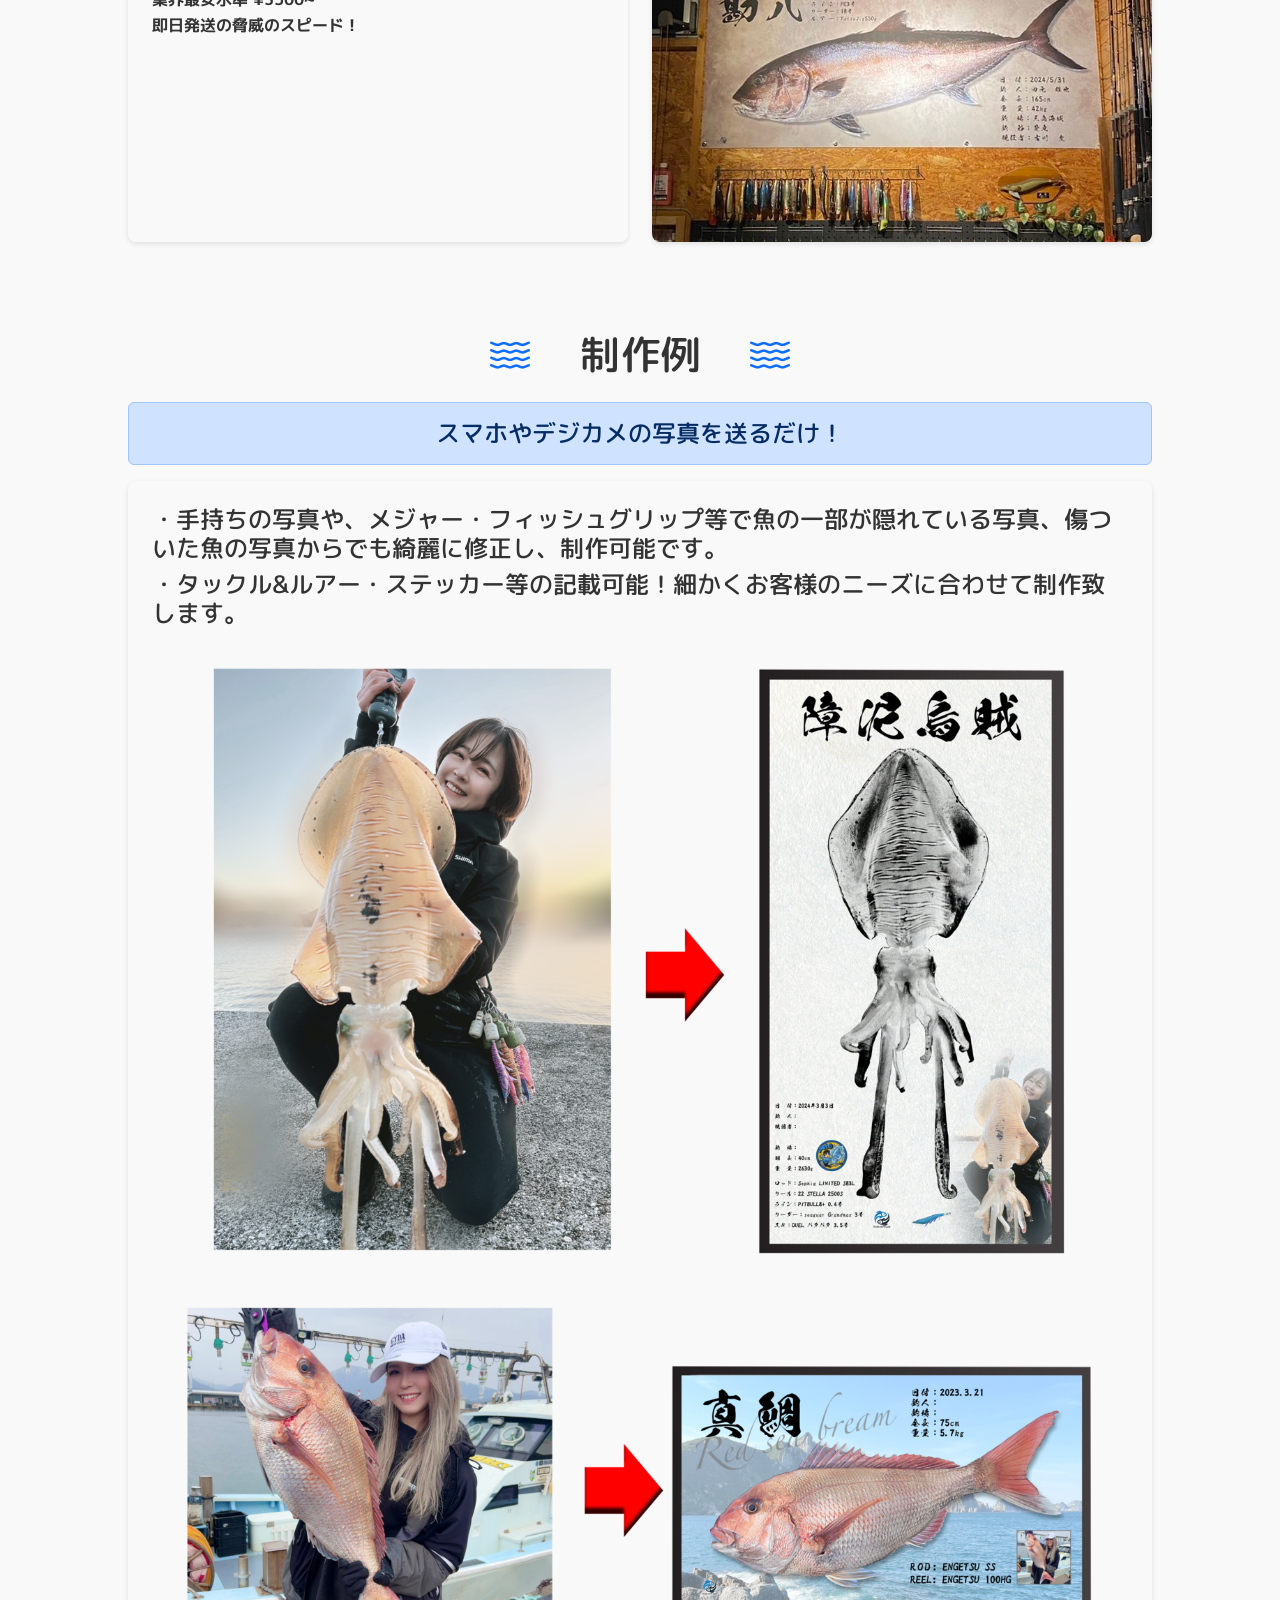
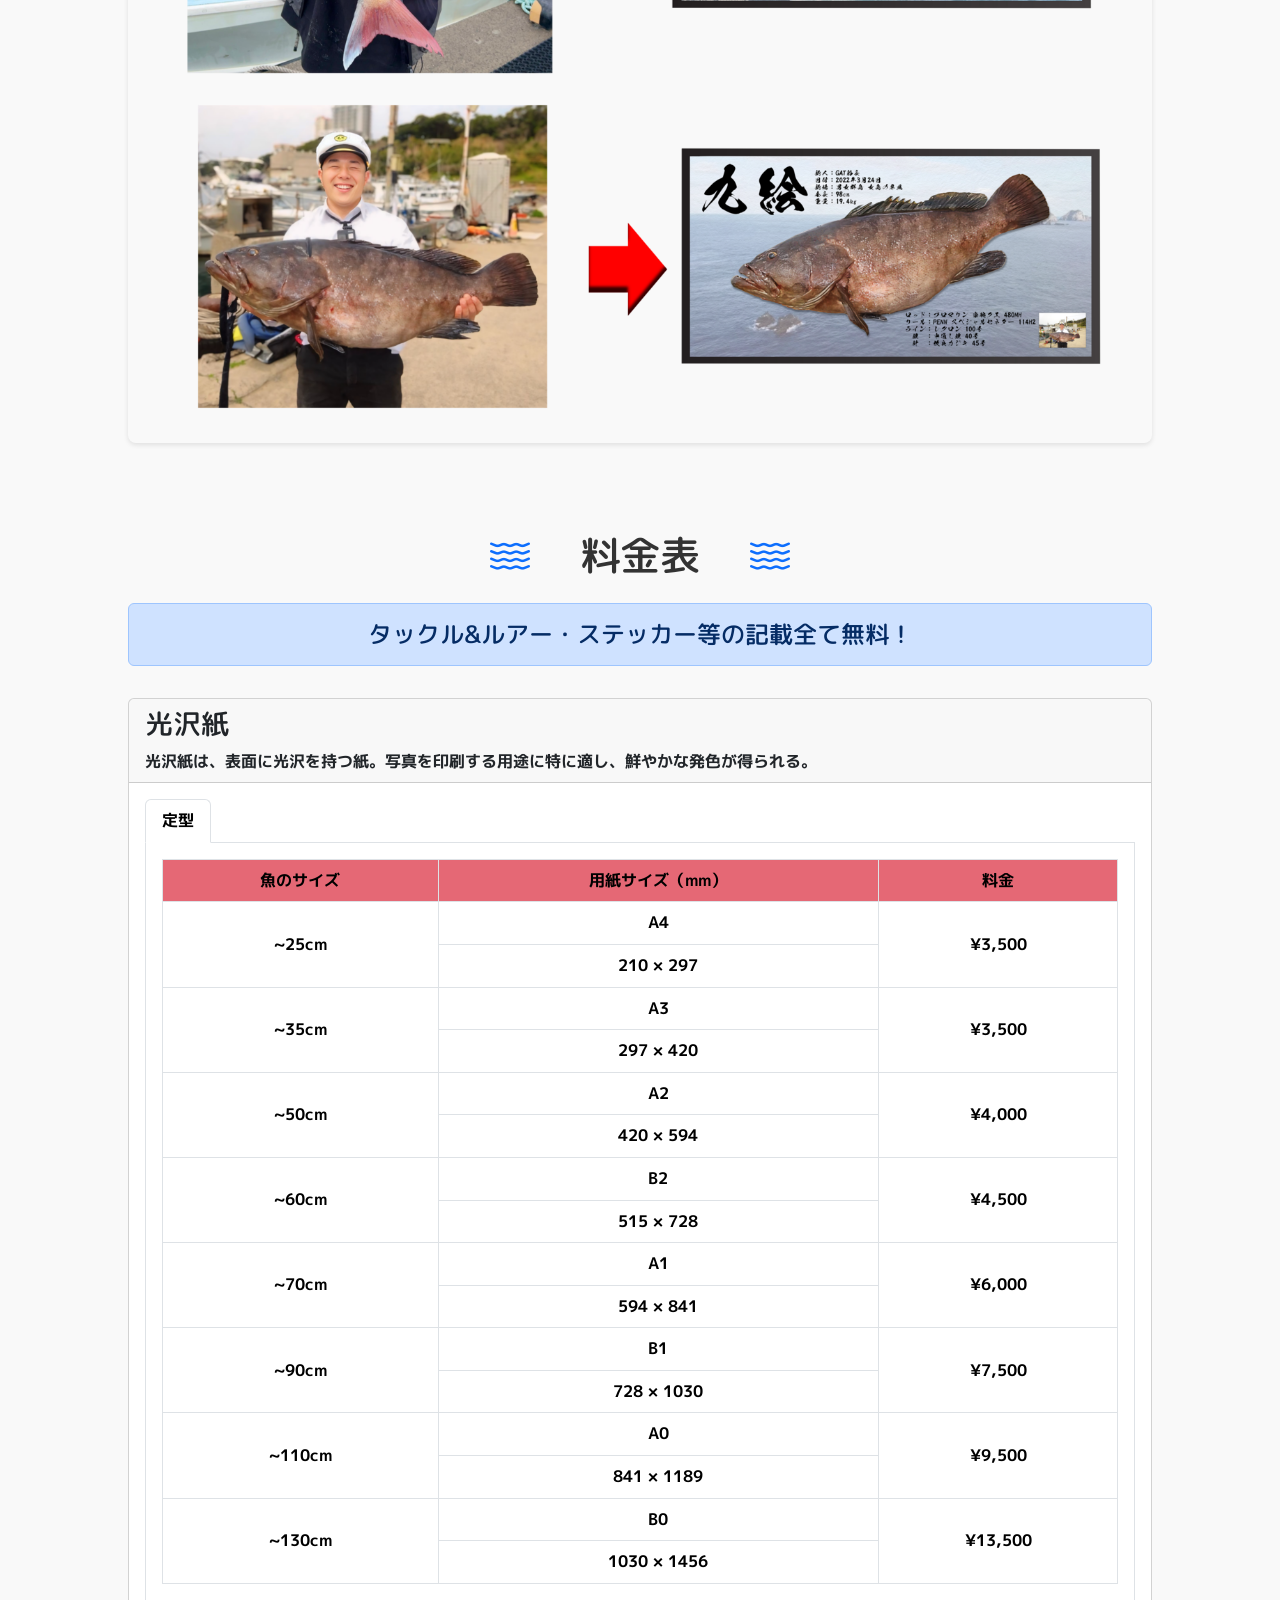
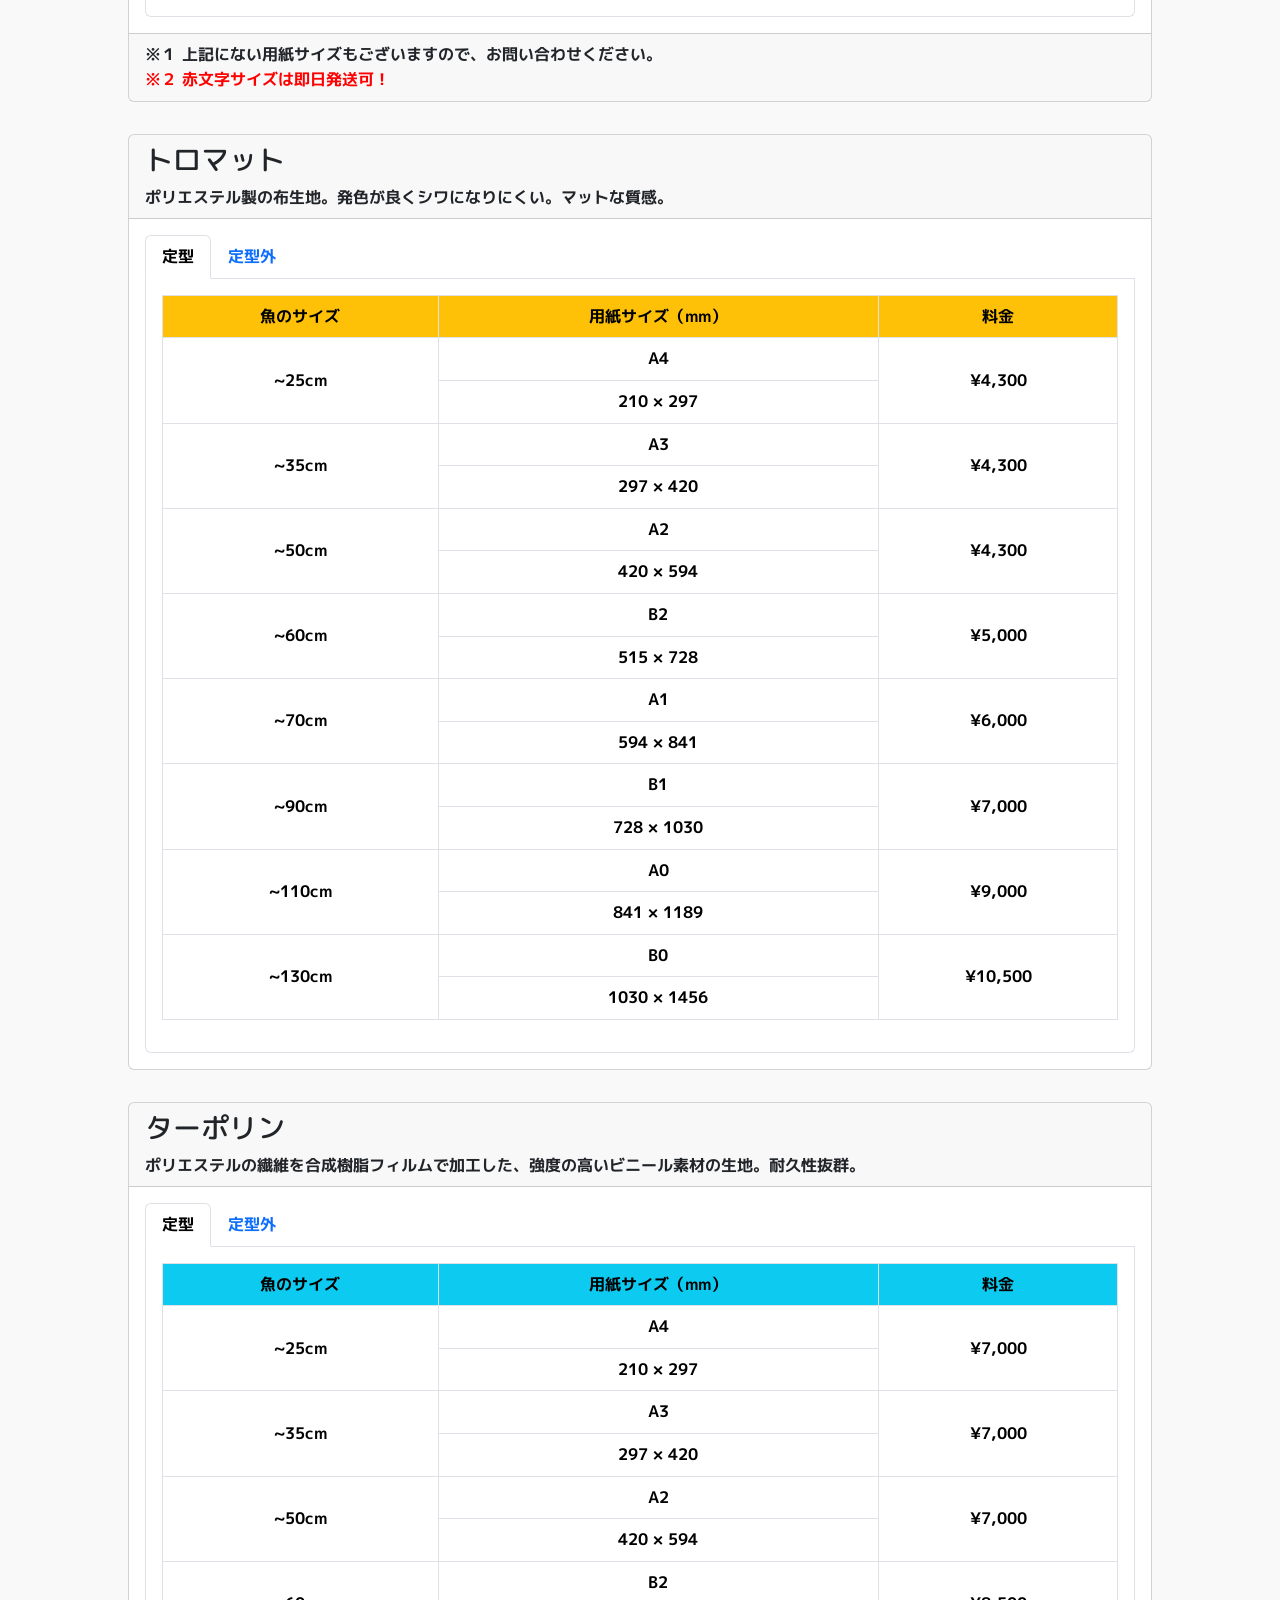
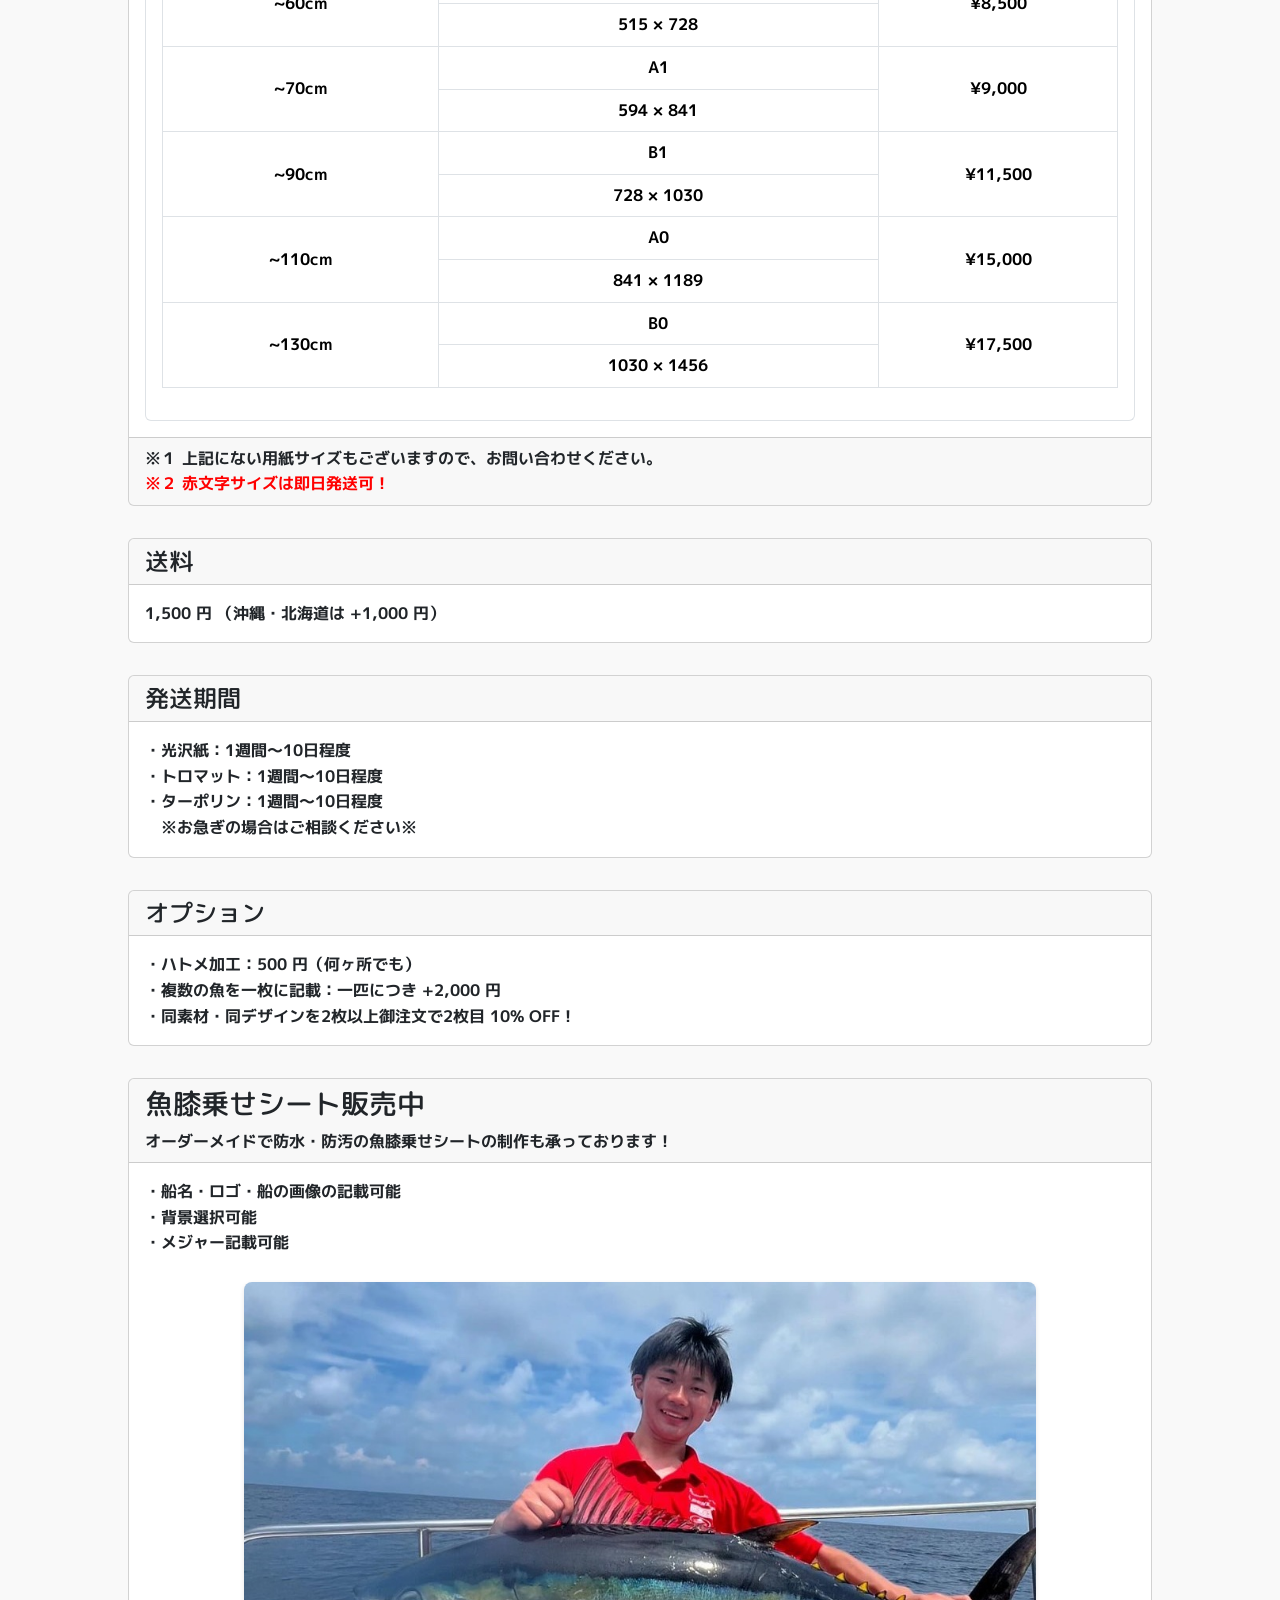
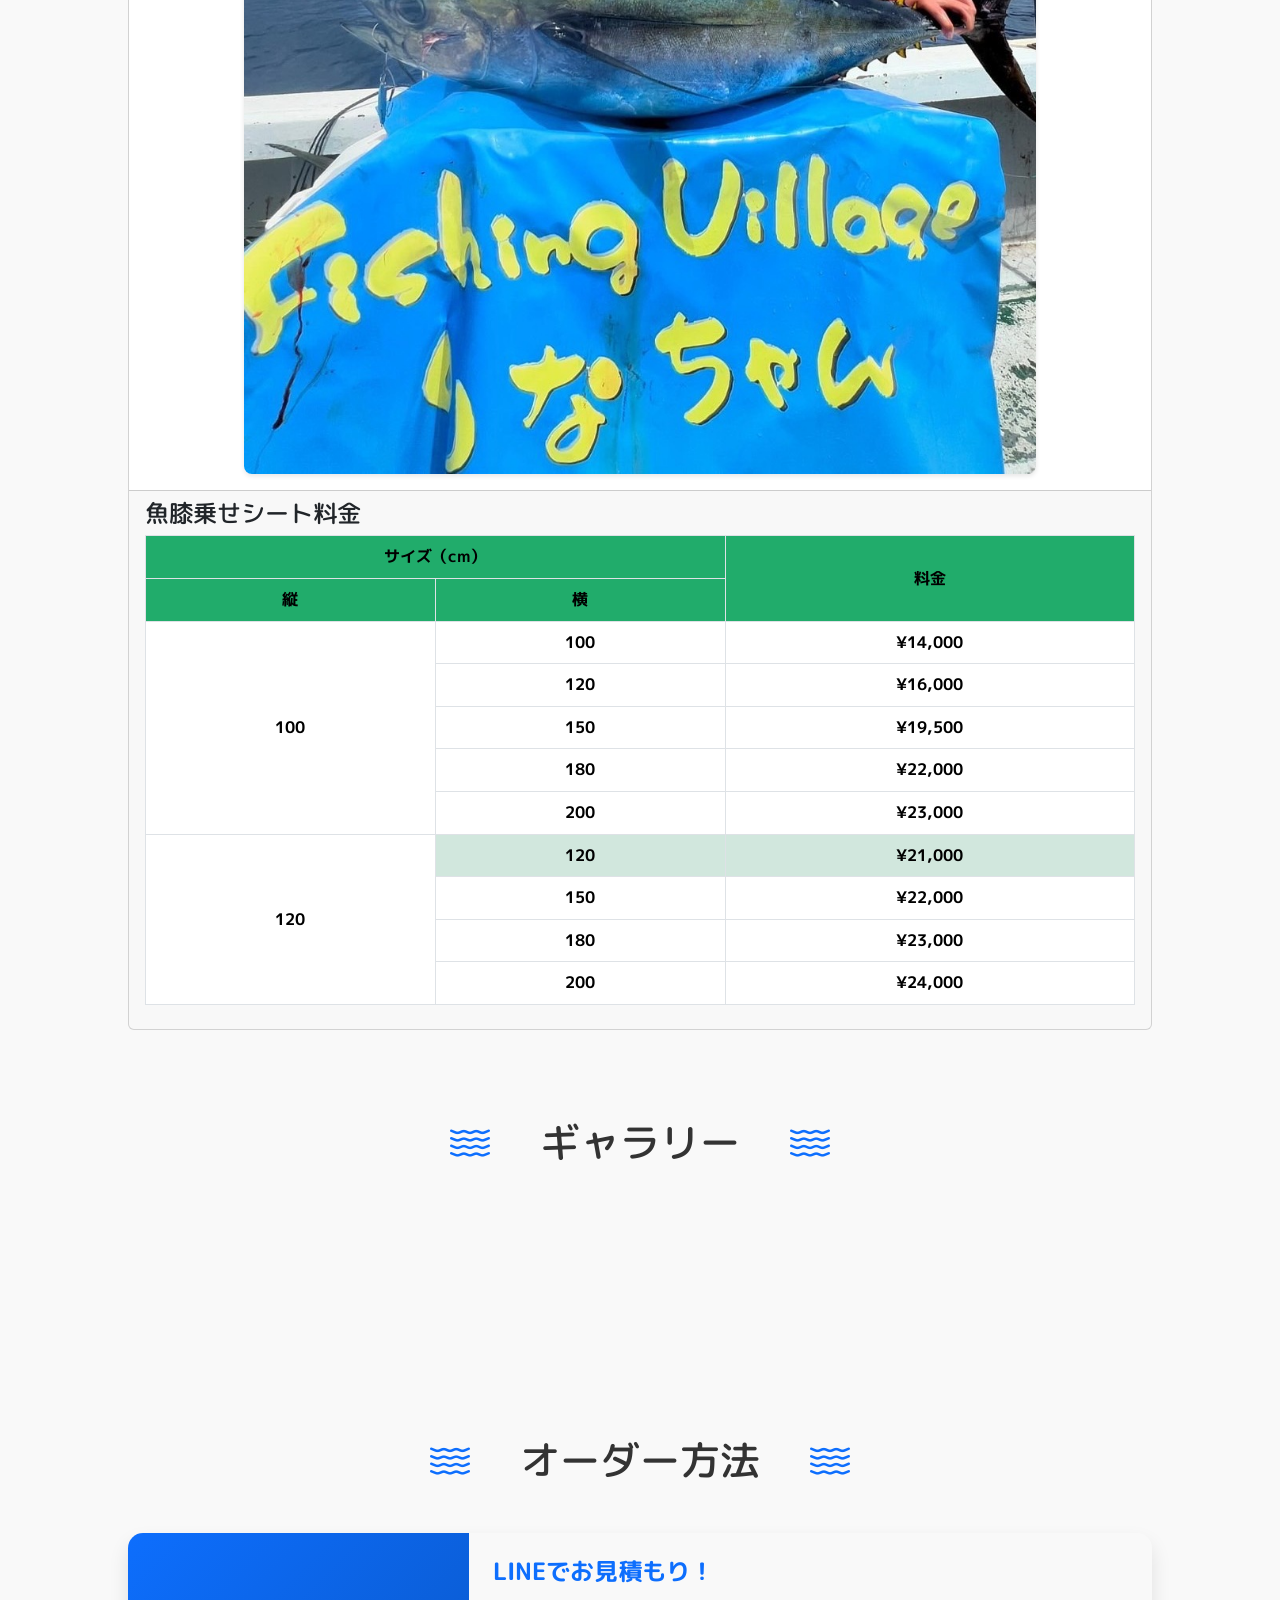
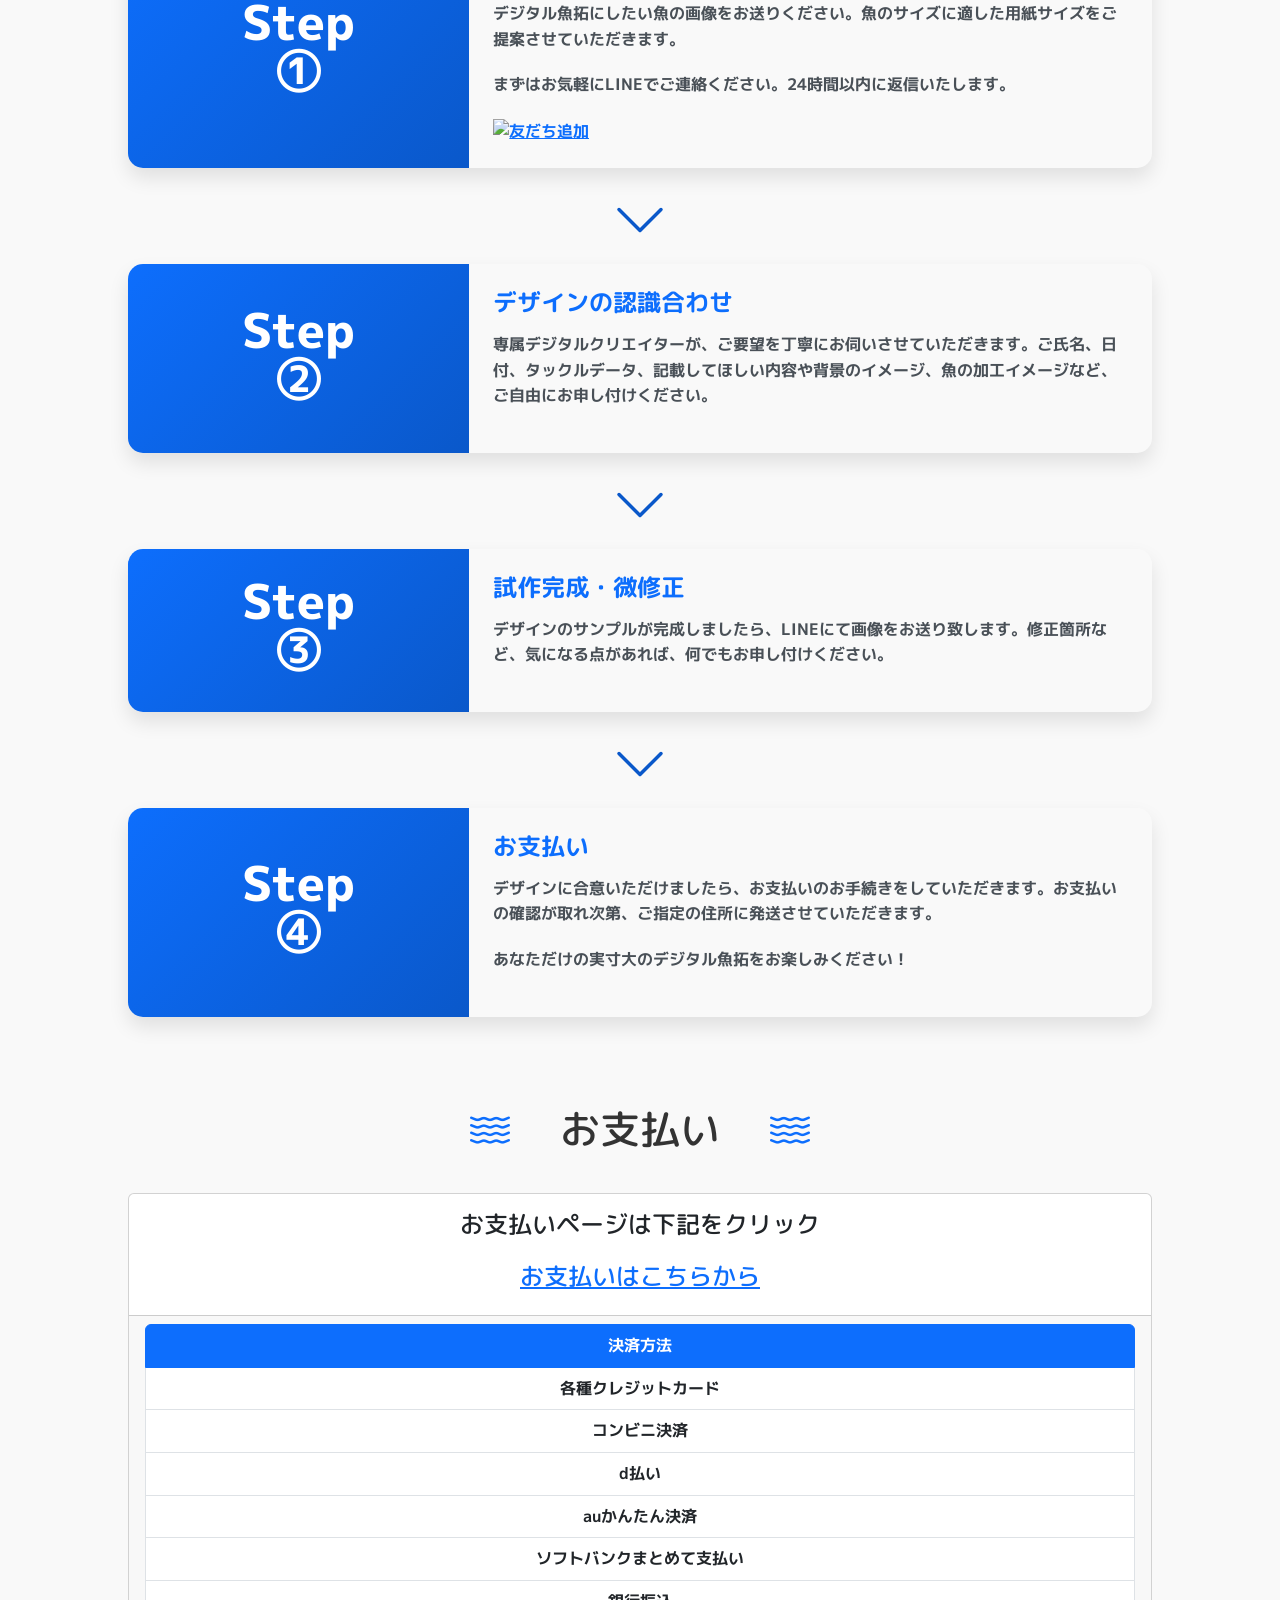
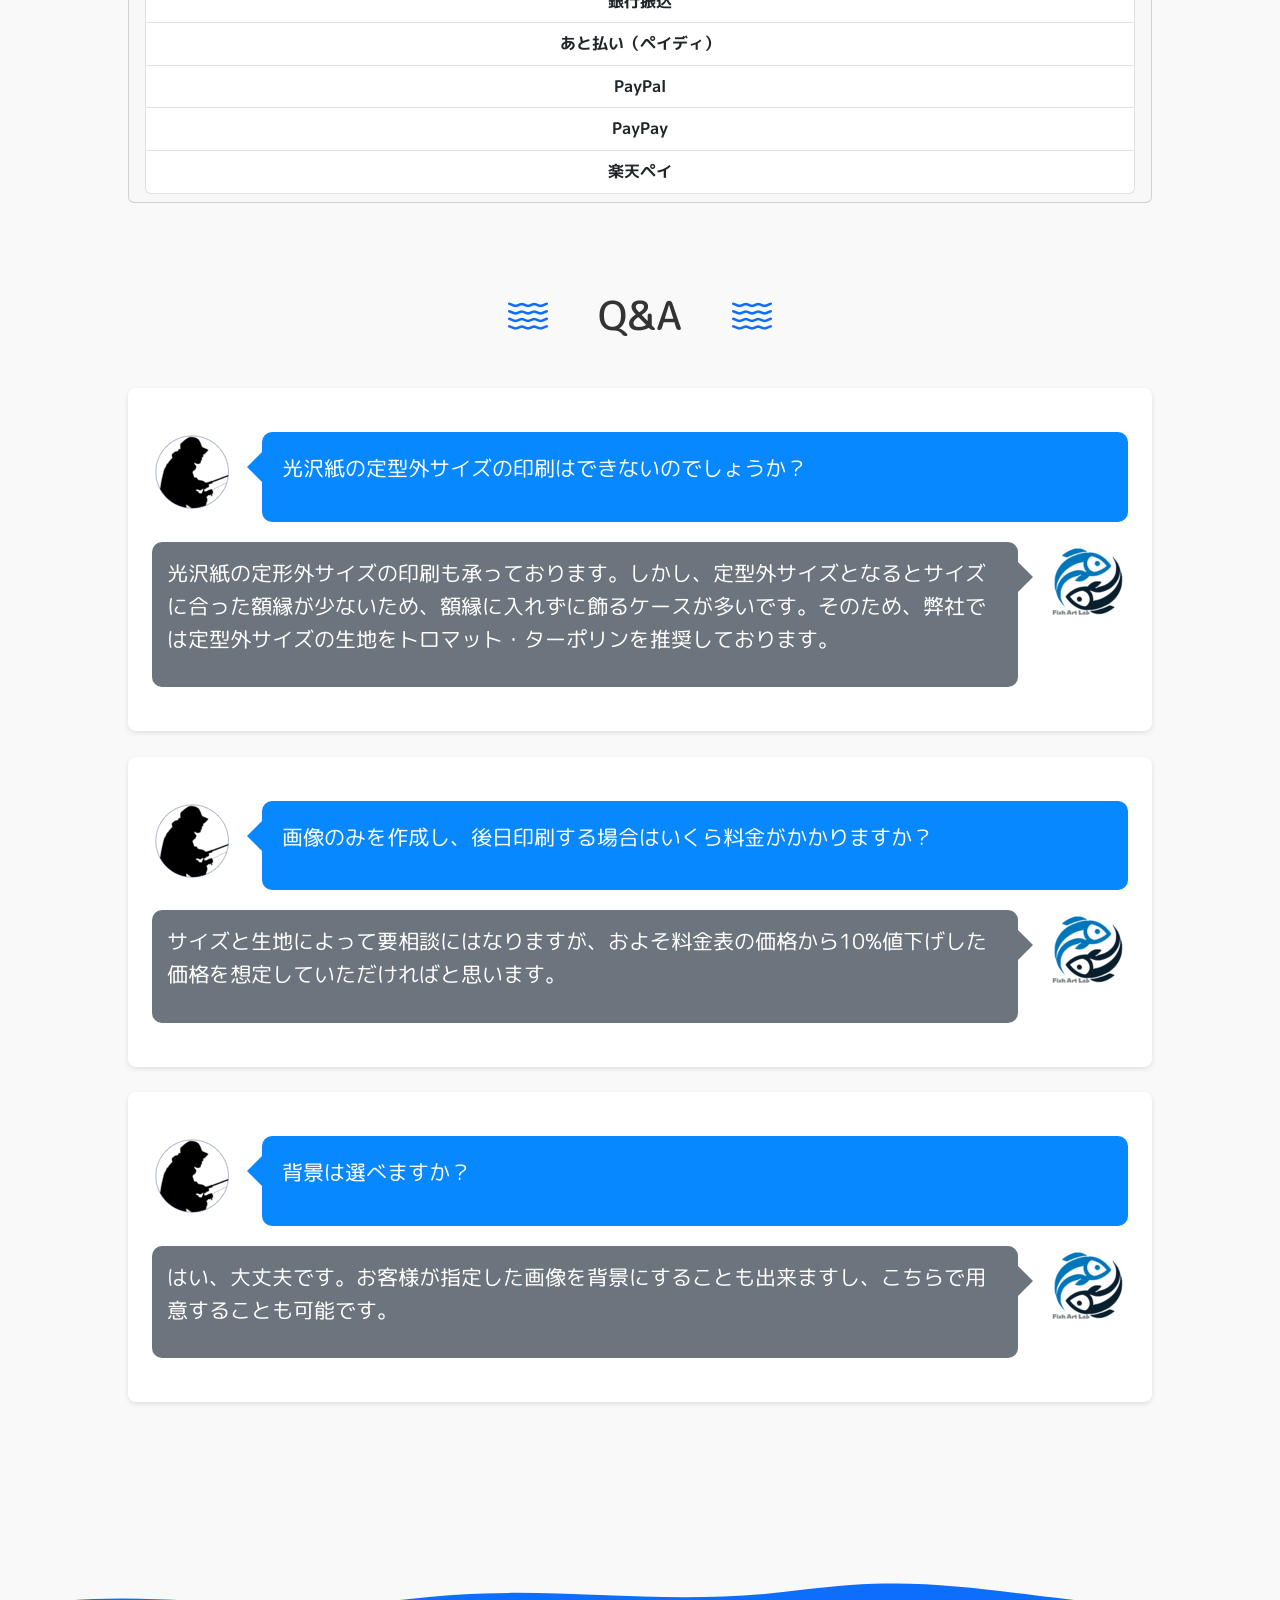
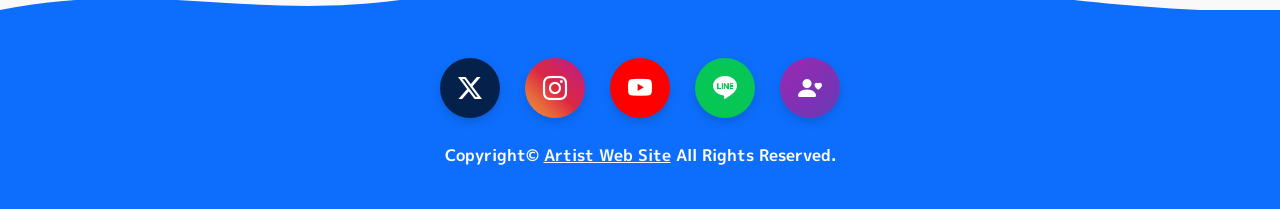
==== commit 478a47c1: "Add fishartlab homepage files" ====
--- a/index.html
+++ b/index.html
@@ -785,40 +785,40 @@
                             <tr>
                                 <td rowspan="5">100</td>
                                 <td>100</td>
-                                <td>¥13,500</td>
+                                <td>¥14,000</td>
                             </tr>
                             <tr class="table-green-striped">
                                 <td>120</td>
-                                <td>¥15,500</td>
+                                <td>¥16,000</td>
                             </tr>
                             <tr>
                                 <td>150</td>
-                                <td>¥19,000</td>
+                                <td>¥19,500</td>
                             </tr>
                             <tr class="table-green-striped">
                                 <td>180</td>
-                                <td>¥21,500</td>
+                                <td>¥22,000</td>
                             </tr>
                             <tr>
                                 <td>200</td>
-                                <td>¥22,500</td>
+                                <td>¥23,000</td>
                             </tr>
                             <tr>
                                 <td rowspan="4">120</td>
                                 <td class="table-green-striped">120</td>
-                                <td class="table-green-striped">¥20,500</td>
+                                <td class="table-green-striped">¥21,000</td>
                             </tr>
                             <tr>
                                 <td>150</td>
-                                <td>¥21,500</td>
+                                <td>¥22,000</td>
                             </tr>
                             <tr class="table-green-striped">
                                 <td>180</td>
-                                <td>¥22,500</td>
+                                <td>¥23,000</td>
                             </tr>
                             <tr>
                                 <td>200</td>
-                                <td>¥23,500</td>
+                                <td>¥24,000</td>
                             </tr>
                         </tbody>
                     </table>
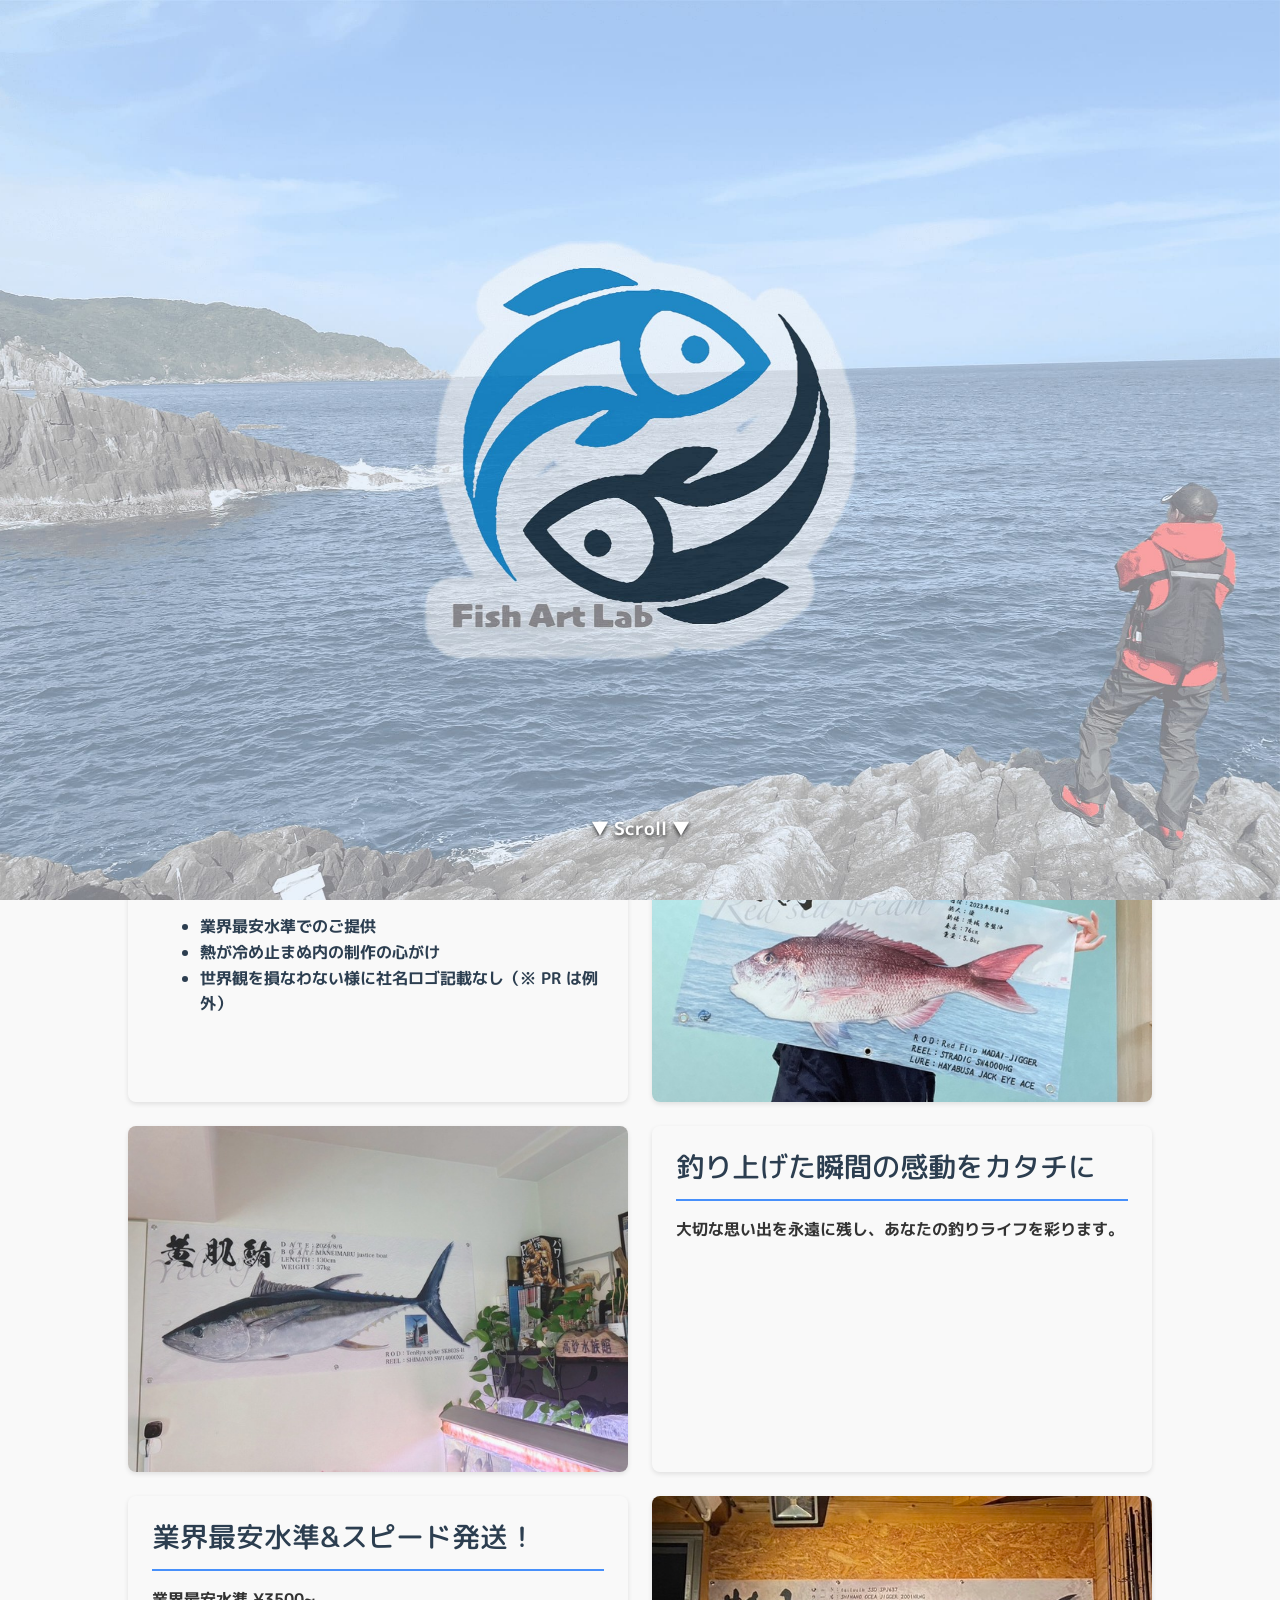
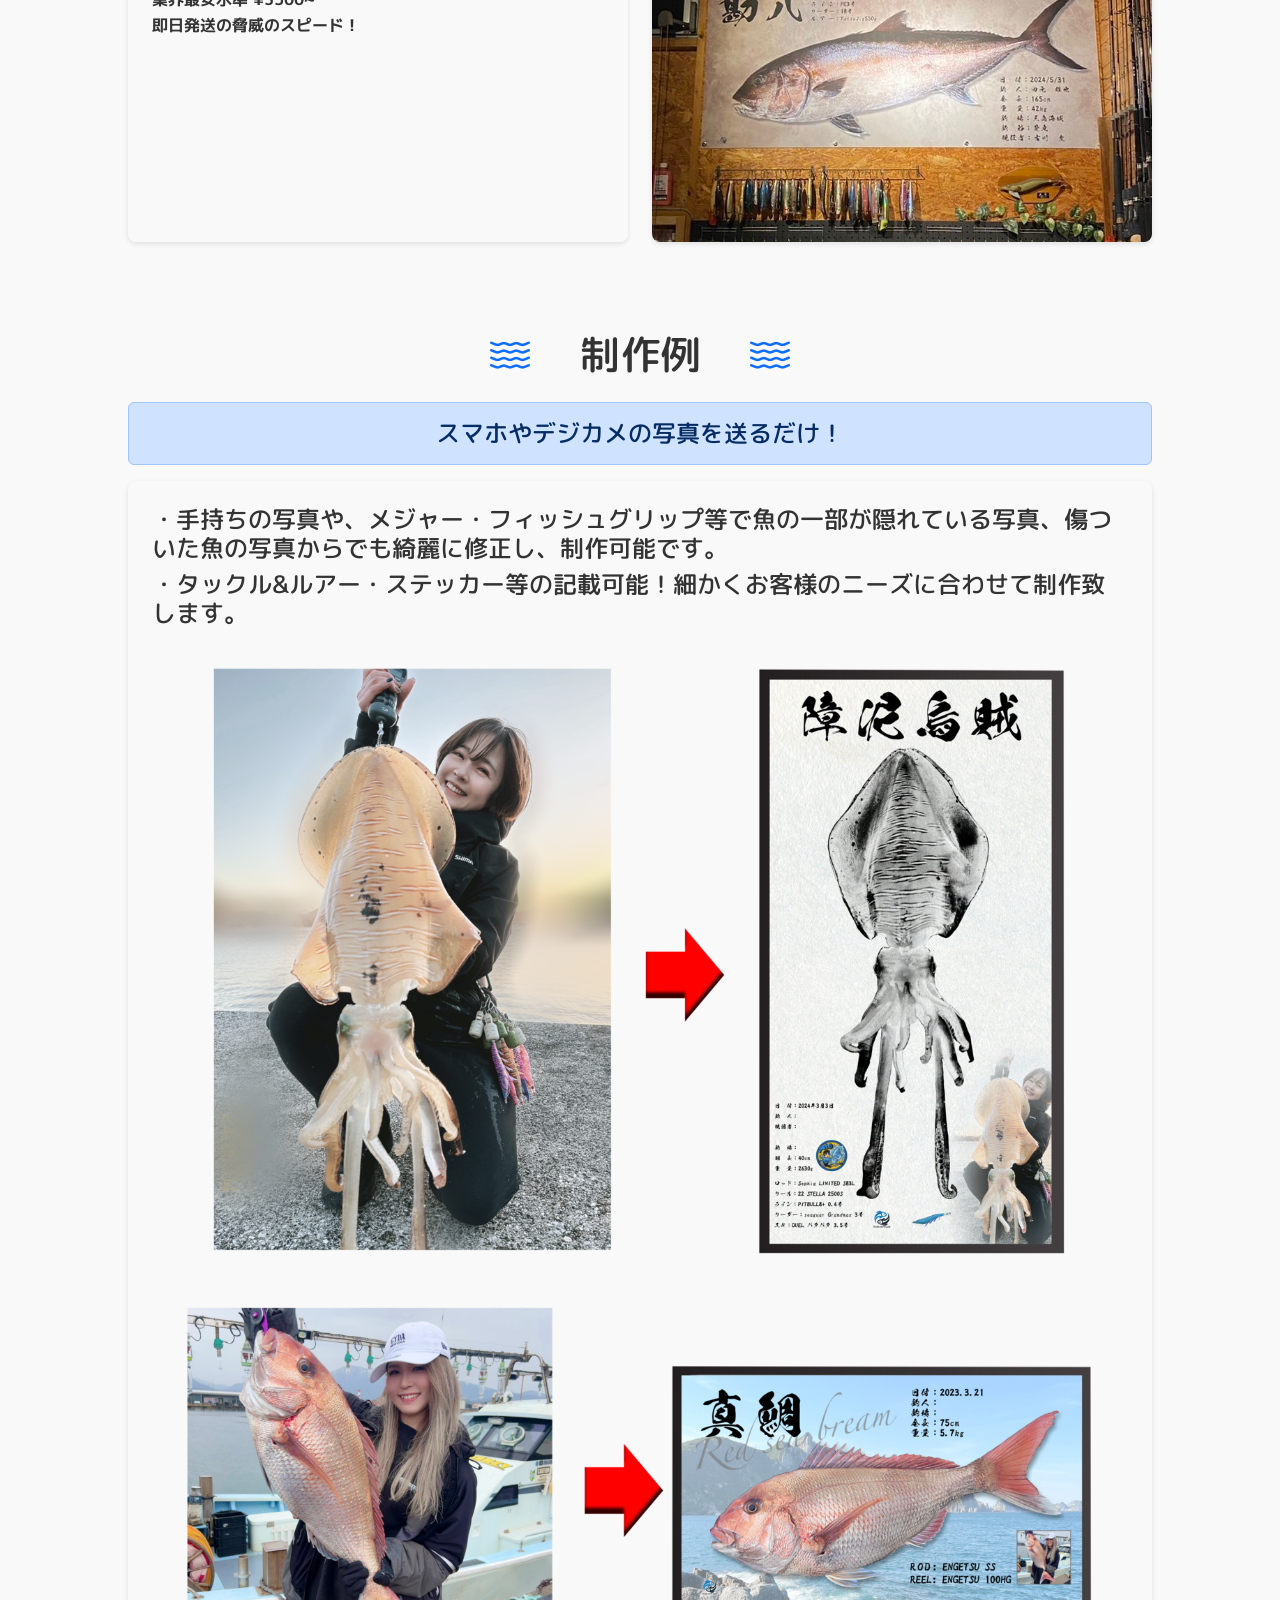
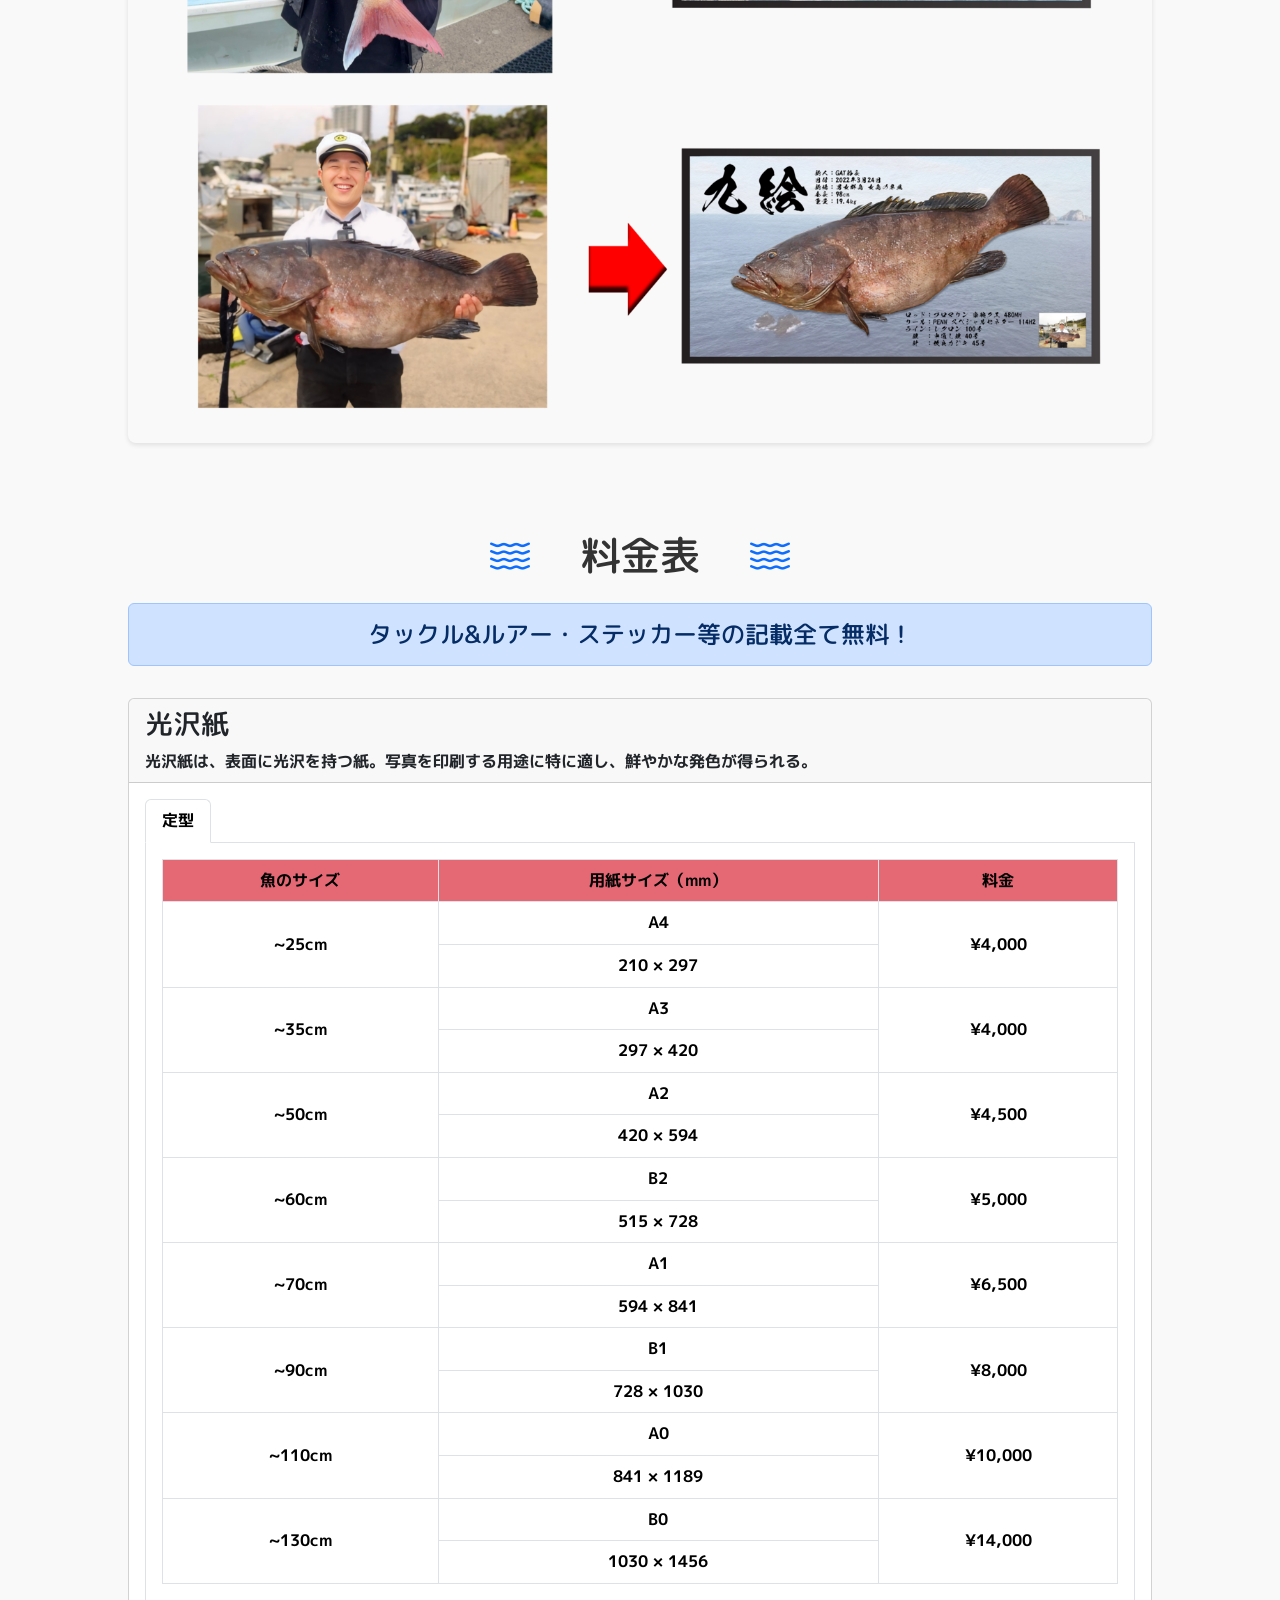
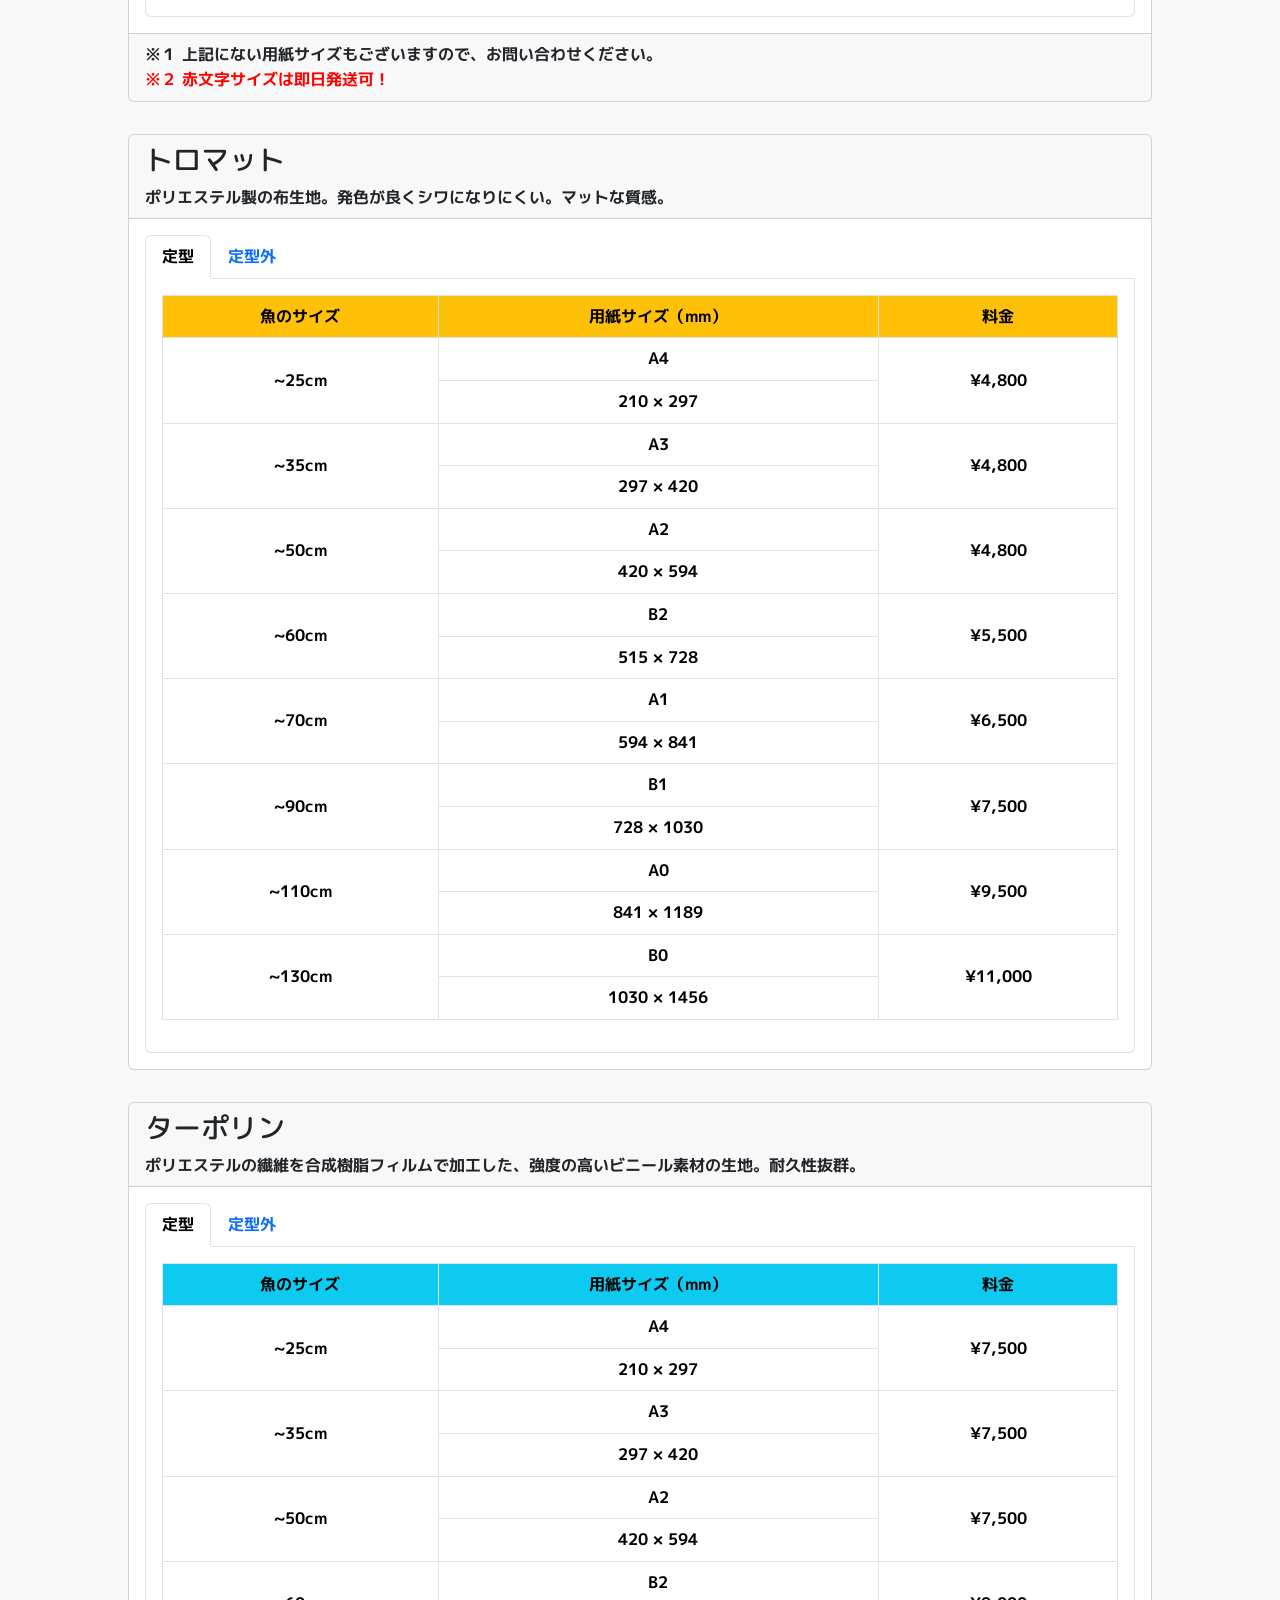
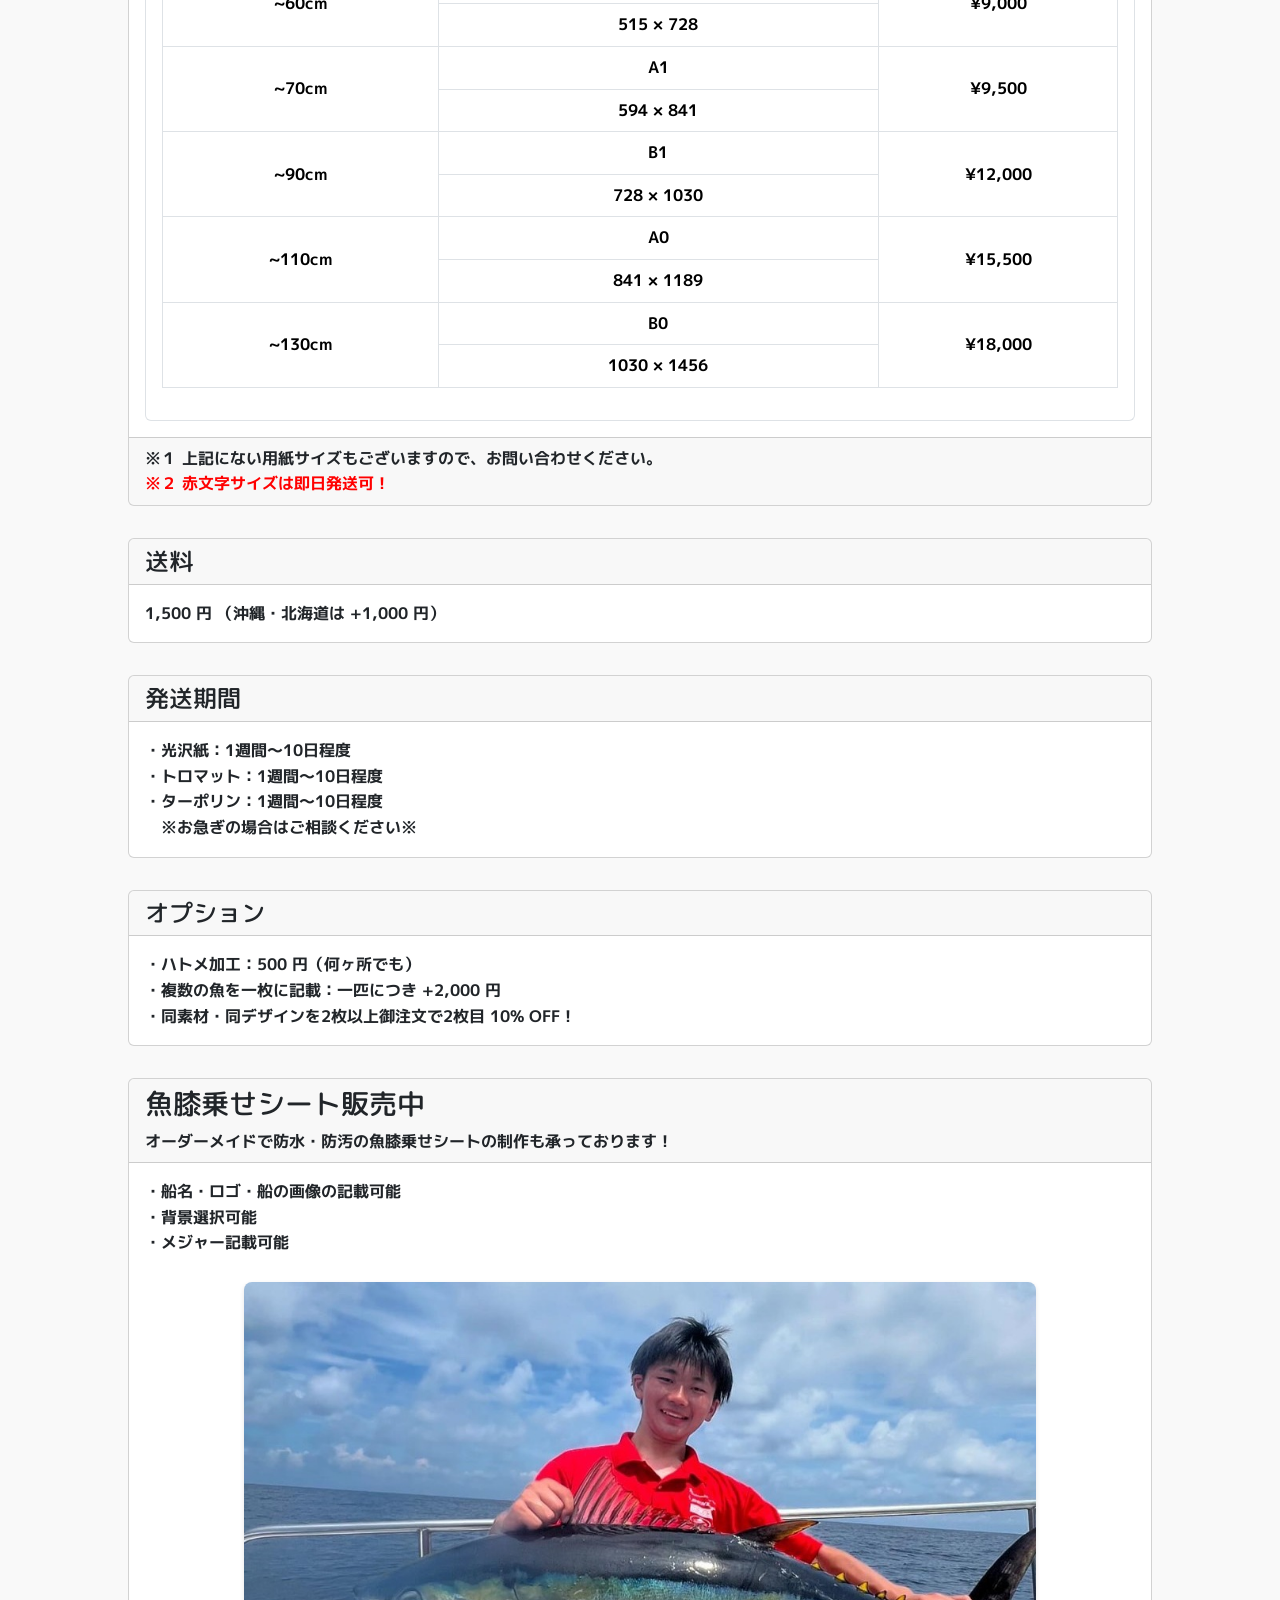
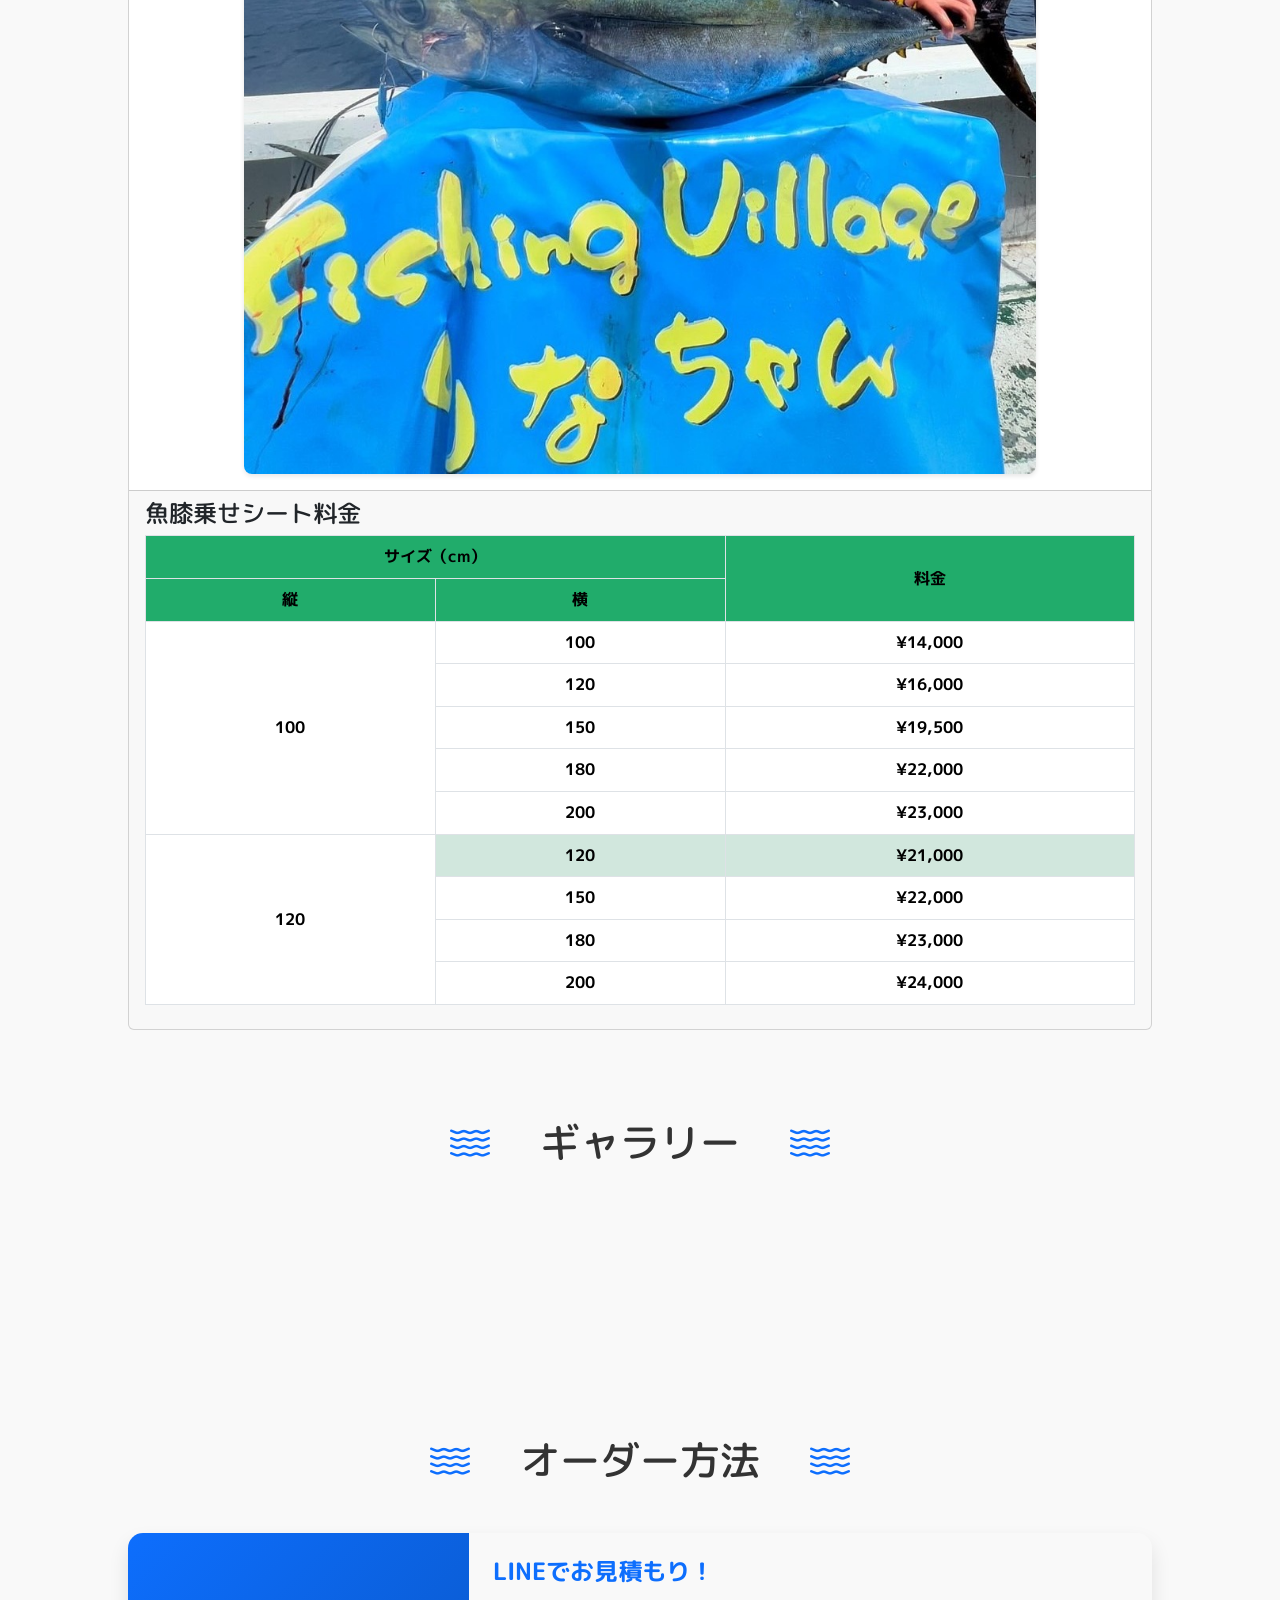
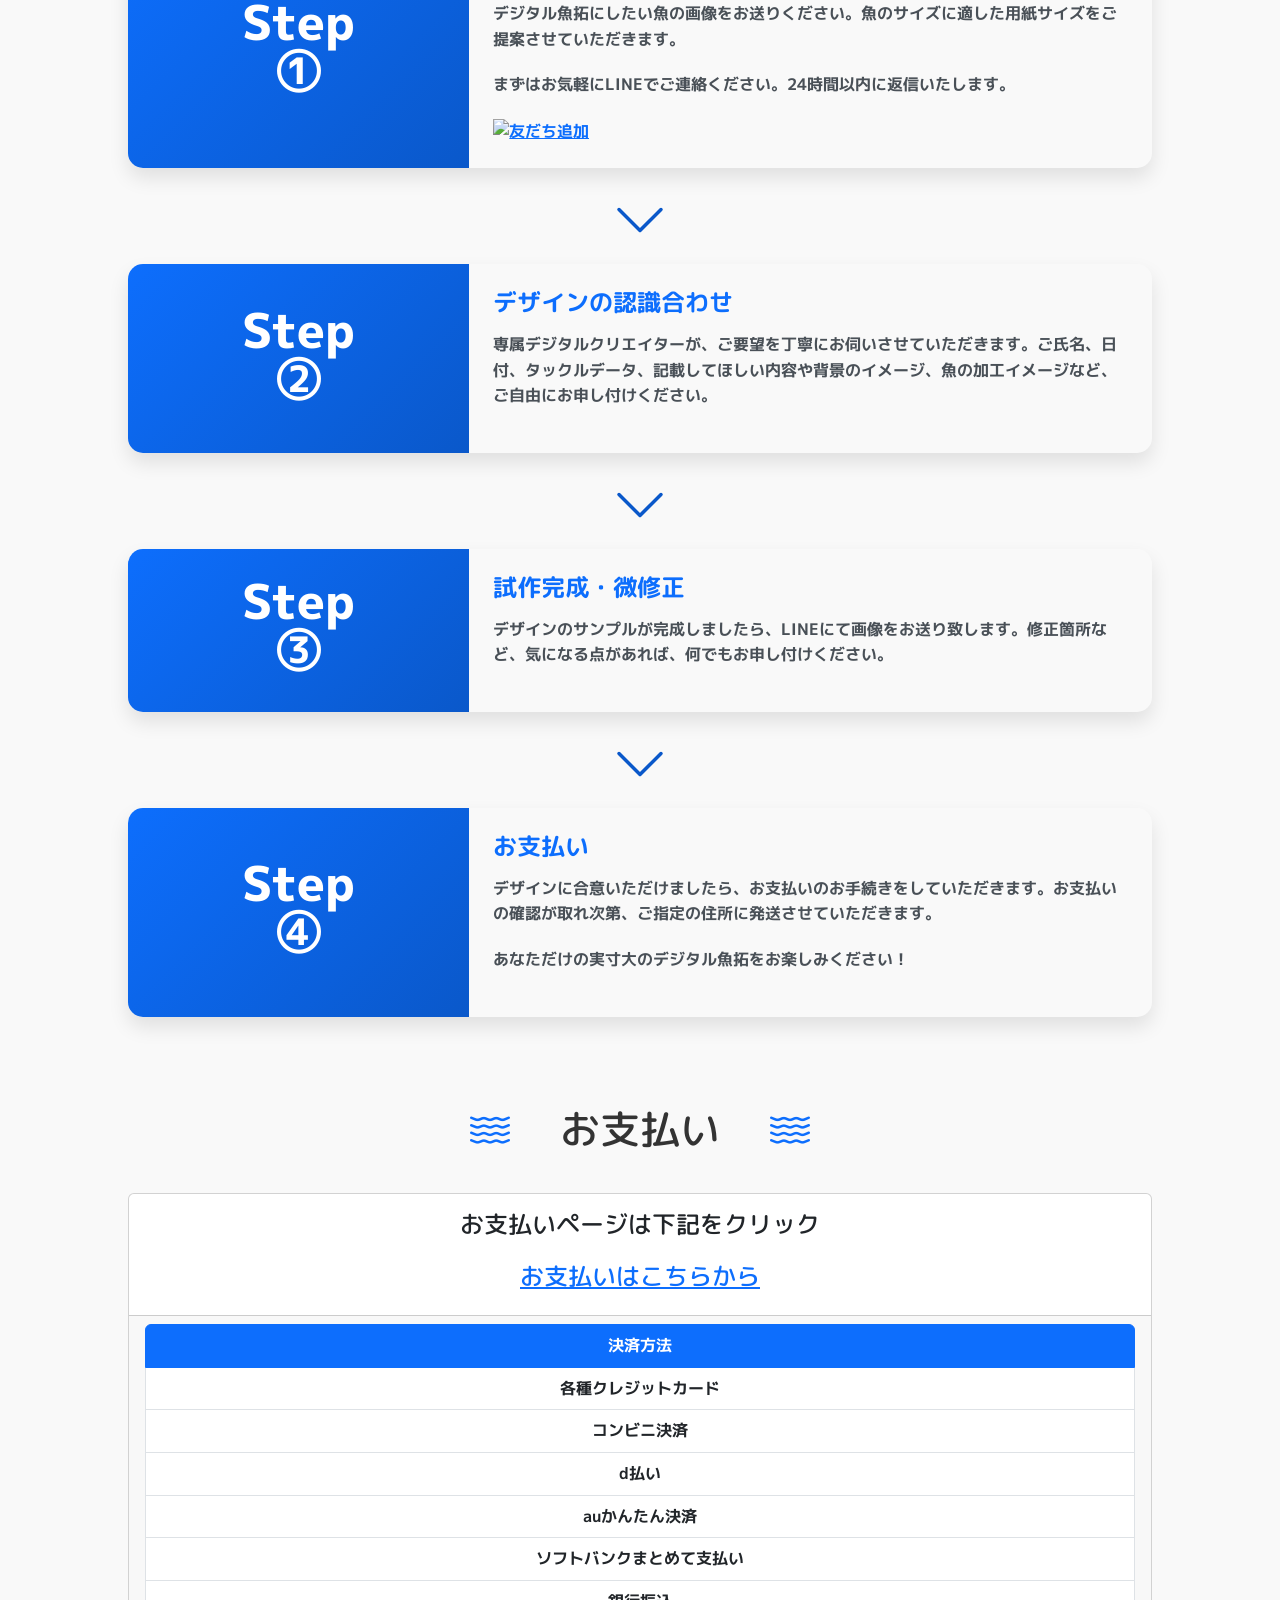
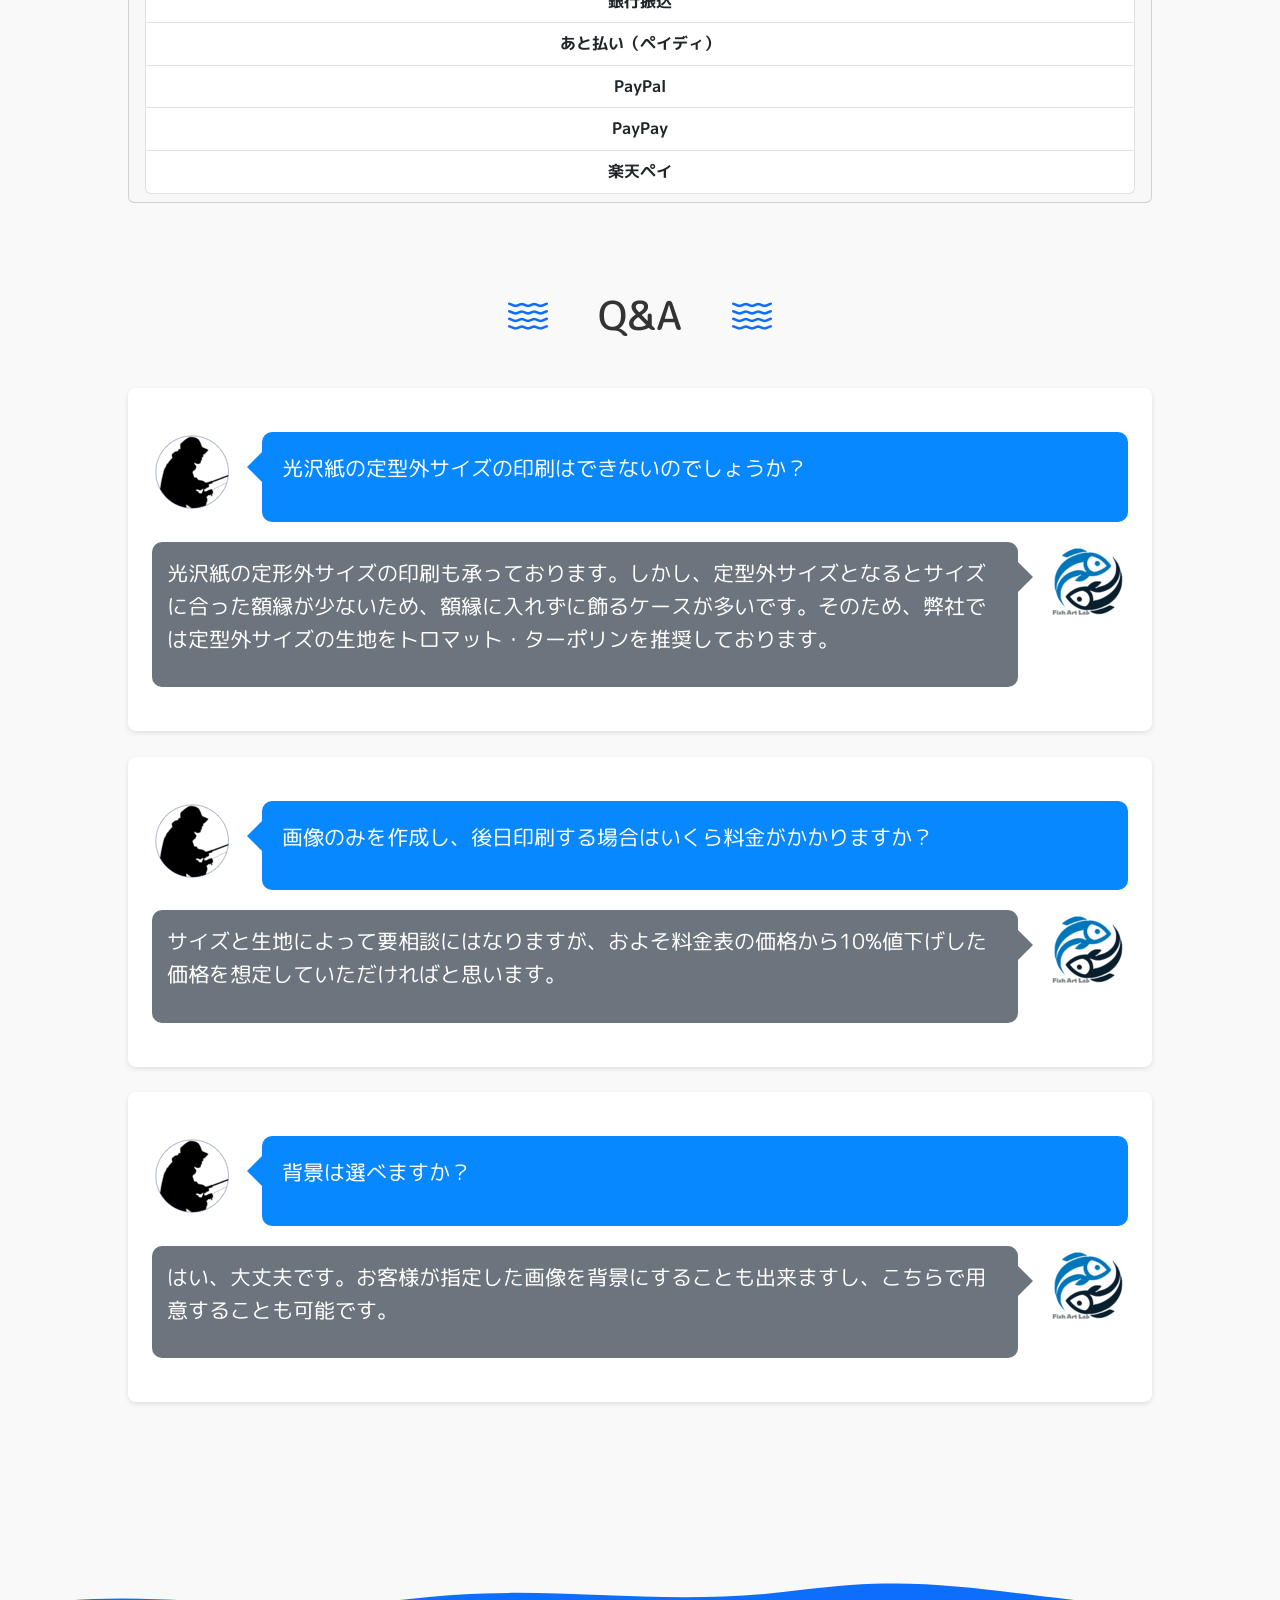
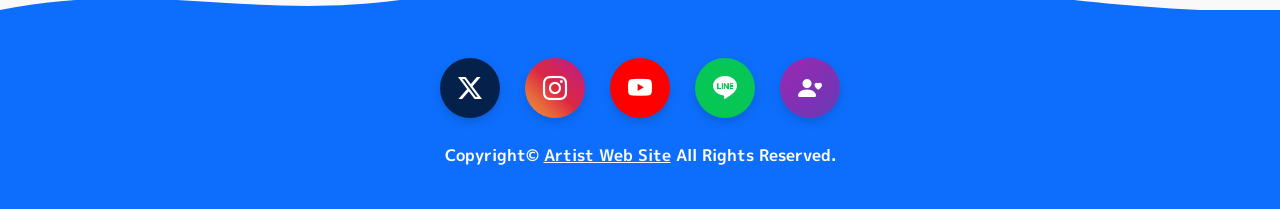
==== commit 8c4ed474: "Add fishartlab homepage files" ====
--- a/index.html
+++ b/index.html
@@ -233,7 +233,7 @@
                                     <tr class="table-hover-warning">
                                         <td rowspan="2">~25cm</td>
                                         <td class="importent-info">A4</td>
-                                        <td rowspan="2">¥3,500</td>
+                                        <td rowspan="2">¥4,000</td>
                                     </tr>
                                     <tr>
                                         <td>210 × 297</td>
@@ -241,7 +241,7 @@
                                     <tr class="table-red-striped">
                                         <td rowspan="2">~35cm</td>
                                         <td class="importent-info">A3</td>
-                                        <td rowspan="2">¥3,500</td>
+                                        <td rowspan="2">¥4,000</td>
                                     </tr>
                                     <tr class="table-red-striped">
                                         <td>297 × 420</td>
@@ -249,7 +249,7 @@
                                     <tr>
                                         <td rowspan="2">~50cm</td>
                                         <td class="importent-info">A2</td>
-                                        <td rowspan="2">¥4,000</td>
+                                        <td rowspan="2">¥4,500</td>
                                     </tr>
                                     <tr>
                                         <td>420 × 594</td>
@@ -257,7 +257,7 @@
                                     <tr class="table-red-striped">
                                         <td rowspan="2">~60cm</td>
                                         <td class="importent-info">B2</td>
-                                        <td rowspan="2">¥4,500</td>
+                                        <td rowspan="2">¥5,000</td>
                                     </tr>
                                     <tr class="table-red-striped">
                                         <td>515 × 728</td>
@@ -265,7 +265,7 @@
                                     <tr>
                                         <td rowspan="2">~70cm</td>
                                         <td class="importent-info">A1</td>
-                                        <td rowspan="2">¥6,000</td>
+                                        <td rowspan="2">¥6,500</td>
                                     </tr>
                                     <tr>
                                         <td>594 × 841</td>
@@ -273,7 +273,7 @@
                                     <tr class="table-red-striped">
                                         <td rowspan="2">~90cm</td>
                                         <td class="importent-info">B1</td>
-                                        <td rowspan="2">¥7,500</td>
+                                        <td rowspan="2">¥8,000</td>
                                     </tr>
                                     <tr class="table-red-striped">
                                         <td>728 × 1030</td>
@@ -281,7 +281,7 @@
                                     <tr>
                                         <td rowspan="2">~110cm</td>
                                         <td class="importent-info">A0</td>
-                                        <td rowspan="2">¥9,500</td>
+                                        <td rowspan="2">¥10,000</td>
                                     </tr>
                                     <tr>
                                         <td>841 × 1189</td>
@@ -289,7 +289,7 @@
                                     <tr class="table-red-striped">
                                         <td rowspan="2">~130cm</td>
                                         <td class="importent-info">B0</td>
-                                        <td rowspan="2">¥13,500</td>
+                                        <td rowspan="2">¥14,000</td>
                                     </tr>
                                     <tr class="table-red-striped">
                                         <td>1030 × 1456</td>
@@ -338,7 +338,7 @@
                                     <tr>
                                         <td rowspan="2">~25cm</td>
                                         <td>A4</td>
-                                        <td rowspan="2">¥4,300</td>
+                                        <td rowspan="2">¥4,800</td>
                                     </tr>
                                     <tr>
                                         <td>210 × 297</td>
@@ -346,7 +346,7 @@
                                     <tr class="table-yellow-striped">
                                         <td rowspan="2">~35cm</td>
                                         <td>A3</td>
-                                        <td rowspan="2">¥4,300</td>
+                                        <td rowspan="2">¥4,800</td>
                                     </tr>
                                     <tr class="table-yellow-striped">
                                         <td>297 × 420</td>
@@ -354,7 +354,7 @@
                                     <tr>
                                         <td rowspan="2">~50cm</td>
                                         <td>A2</td>
-                                        <td rowspan="2">¥4,300</td>
+                                        <td rowspan="2">¥4,800</td>
                                     </tr>
                                     <tr>
                                         <td>420 × 594</td>
@@ -362,7 +362,7 @@
                                     <tr class="table-yellow-striped">
                                         <td rowspan="2">~60cm</td>
                                         <td>B2</td>
-                                        <td rowspan="2">¥5,000</td>
+                                        <td rowspan="2">¥5,500</td>
                                     </tr>
                                     <tr class="table-yellow-striped">
                                         <td>515 × 728</td>
@@ -370,7 +370,7 @@
                                     <tr>
                                         <td rowspan="2">~70cm</td>
                                         <td>A1</td>
-                                        <td rowspan="2">¥6,000</td>
+                                        <td rowspan="2">¥6,500</td>
                                     </tr>
                                     <tr>
                                         <td>594 × 841</td>
@@ -378,7 +378,7 @@
                                     <tr class="table-yellow-striped">
                                         <td rowspan="2">~90cm</td>
                                         <td>B1</td>
-                                        <td rowspan="2">¥7,000</td>
+                                        <td rowspan="2">¥7,500</td>
                                     </tr>
                                     <tr class="table-yellow-striped">
                                         <td>728 × 1030</td>
@@ -386,7 +386,7 @@
                                     <tr>
                                         <td rowspan="2">~110cm</td>
                                         <td>A0</td>
-                                        <td rowspan="2">¥9,000</td>
+                                        <td rowspan="2">¥9,500</td>
                                     </tr>
                                     <tr>
                                         <td>841 × 1189</td>
@@ -394,7 +394,7 @@
                                     <tr class="table-yellow-striped">
                                         <td rowspan="2">~130cm</td>
                                         <td>B0</td>
-                                        <td rowspan="2">¥10,500</td>
+                                        <td rowspan="2">¥11,000</td>
                                     </tr>
                                     <tr class="table-yellow-striped">
                                         <td>1030 × 1456</td>
@@ -421,87 +421,87 @@
                                         <td>~70cm</td>
                                         <td>450</td>
                                         <td>800</td>
-                                        <td>¥4,300</td>
+                                        <td>¥4,800</td>
                                     </tr>
                                     <tr class="table-yellow-striped">
                                         <td rowspan="2">~90cm</td>
                                         <td>450</td>
                                         <td rowspan="2">1000</td>
-                                        <td>¥4,300</td>
+                                        <td>¥4,800</td>
                                     </tr>
                                     <tr class="table-yellow-striped">
                                         <td>600</td>
-                                        <td>¥6,000</td>
+                                        <td>¥6,500</td>
                                     </tr>
                                     <tr>
                                         <td rowspan="3">~110cm</td>
                                         <td>450</td>
                                         <td rowspan="3">1200</td>
-                                        <td>¥4,300</td>
+                                        <td>¥4,800</td>
                                     </tr>
                                     <tr>
                                         <td>600</td>
-                                        <td>¥6,000</td>
+                                        <td>¥6,500</td>
                                     </tr>
                                     <tr>
                                         <td>800</td>
-                                        <td>¥8,500</td>
+                                        <td>¥9,000</td>
                                     </tr>
                                     <tr class="table-yellow-striped">
                                         <td rowspan="3">~130cm</td>
                                         <td>600</td>
                                         <td rowspan="3">1400</td>
-                                        <td>¥6,500</td>
+                                        <td>¥7,000</td>
                                     </tr>
                                     <tr class="table-yellow-striped">
                                         <td>800</td>
-                                        <td>¥8,500</td>
+                                        <td>¥9,000</td>
                                     </tr>
                                     <tr class="table-yellow-striped">
                                         <td>1000</td>
-                                        <td>¥10,500</td>
+                                        <td>¥11,000</td>
                                     </tr>
                                     <tr>
                                         <td rowspan="3">~150cm</td>
                                         <td>600</td>
                                         <td rowspan="3">1600</td>
-                                        <td>¥8,000</td>
+                                        <td>¥8,500</td>
                                     </tr>
                                     <tr>
                                         <td>800</td>
-                                        <td>¥9,000</td>
+                                        <td>¥9,500</td>
                                     </tr>
                                     <tr>
                                         <td>1000</td>
-                                        <td>¥10,500</td>
+                                        <td>¥11,100</td>
                                     </tr>
                                     <tr class="table-yellow-striped">
                                         <td rowspan="3">~170cm</td>
                                         <td>600</td>
                                         <td rowspan="3">1800</td>
-                                        <td>¥8,000</td>
+                                        <td>¥8,500</td>
                                     </tr>
                                     <tr class="table-yellow-striped">
                                         <td>800</td>
-                                        <td>¥9,500</td>
+                                        <td>¥10,000</td>
                                     </tr>
                                     <tr class="table-yellow-striped">
                                         <td>1000</td>
-                                        <td>¥11,500</td>
+                                        <td>¥12,000</td>
                                     </tr>
                                     <tr>
                                         <td rowspan="3">~190cm</td>
                                         <td>600</td>
                                         <td rowspan="3">2000</td>
-                                        <td>¥9,500</td>
+                                        <td>¥10,000</td>
                                     </tr>
                                     <tr>
                                         <td>800</td>
-                                        <td>¥11,500</td>
+                                        <td>¥12,000</td>
                                     </tr>
                                     <tr>
                                         <td>1000</td>
-                                        <td>¥13,500</td>
+                                        <td>¥14,000</td>
                                     </tr>
                                 </tbody>
                             </table>
@@ -543,7 +543,7 @@
                                     <tr>
                                         <td rowspan="2">~25cm</td>
                                         <td class="importent-info">A4</td>
-                                        <td rowspan="2">¥7,000</td>
+                                        <td rowspan="2">¥7,500</td>
                                     </tr>
                                     <tr>
                                         <td>210 × 297</td>
@@ -551,7 +551,7 @@
                                     <tr class="table-blue-striped">
                                         <td rowspan="2">~35cm</td>
                                         <td class="importent-info">A3</td>
-                                        <td rowspan="2">¥7,000</td>
+                                        <td rowspan="2">¥7,500</td>
                                     </tr>
                                     <tr class="table-blue-striped">
                                         <td>297 × 420</td>
@@ -559,7 +559,7 @@
                                     <tr>
                                         <td rowspan="2">~50cm</td>
                                         <td class="importent-info">A2</td>
-                                        <td rowspan="2">¥7,000</td>
+                                        <td rowspan="2">¥7,500</td>
                                     </tr>
                                     <tr>
                                         <td>420 × 594</td>
@@ -567,7 +567,7 @@
                                     <tr class="table-blue-striped">
                                         <td rowspan="2">~60cm</td>
                                         <td class="importent-info">B2</td>
-                                        <td rowspan="2">¥8,500</td>
+                                        <td rowspan="2">¥9,000</td>
                                     </tr>
                                     <tr class="table-blue-striped">
                                         <td>515 × 728</td>
@@ -575,7 +575,7 @@
                                     <tr>
                                         <td rowspan="2">~70cm</td>
                                         <td class="importent-info">A1</td>
-                                        <td rowspan="2">¥9,000</td>
+                                        <td rowspan="2">¥9,500</td>
                                     </tr>
                                     <tr>
                                         <td>594 × 841</td>
@@ -583,7 +583,7 @@
                                     <tr class="table-blue-striped">
                                         <td rowspan="2">~90cm</td>
                                         <td class="importent-info">B1</td>
-                                        <td rowspan="2">¥11,500</td>
+                                        <td rowspan="2">¥12,000</td>
                                     </tr>
                                     <tr class="table-blue-striped">
                                         <td>728 × 1030</td>
@@ -591,7 +591,7 @@
                                     <tr>
                                         <td rowspan="2">~110cm</td>
                                         <td class="importent-info">A0</td>
-                                        <td rowspan="2">¥15,000</td>
+                                        <td rowspan="2">¥15,500</td>
                                     </tr>
                                     <tr>
                                         <td>841 × 1189</td>
@@ -599,7 +599,7 @@
                                     <tr class="table-blue-striped">
                                         <td rowspan="2">~130cm</td>
                                         <td class="importent-info">B0</td>
-                                        <td rowspan="2">¥17,500</td>
+                                        <td rowspan="2">¥18,000</td>
                                     </tr>
                                     <tr class="table-blue-striped">
                                         <td>1030 × 1456</td>
@@ -626,87 +626,87 @@
                                         <td>~70cm</td>
                                         <td>450</td>
                                         <td>800</td>
-                                        <td>¥7,000</td>
+                                        <td>¥7,500</td>
                                     </tr>
                                     <tr class="table-blue-striped">
                                         <td rowspan="2">~90cm</td>
                                         <td>450</td>
                                         <td rowspan="2">1000</td>
-                                        <td>¥7,000</td>
+                                        <td>¥7,500</td>
                                     </tr>
                                     <tr class="table-blue-striped">
                                         <td>600</td>
-                                        <td>¥9,500</td>
+                                        <td>¥10,000</td>
                                     </tr>
                                     <tr>
                                         <td rowspan="3">~110cm</td>
                                         <td>450</td>
                                         <td rowspan="3">1200</td>
-                                        <td>¥7,000</td>
+                                        <td>¥7,500</td>
                                     </tr>
                                     <tr>
                                         <td>600</td>
-                                        <td>¥10,000</td>
+                                        <td>¥10,500</td>
                                     </tr>
                                     <tr>
                                         <td>800</td>
-                                        <td>¥14,000</td>
+                                        <td>¥14,500</td>
                                     </tr>
                                     <tr class="table-blue-striped">
                                         <td rowspan="3">~130cm</td>
                                         <td>600</td>
                                         <td rowspan="3">1400</td>
-                                        <td>¥10,500</td>
+                                        <td>¥11,000</td>
                                     </tr>
                                     <tr class="table-blue-striped">
                                         <td>800</td>
-                                        <td>¥14,500</td>
+                                        <td>¥15,000</td>
                                     </tr>
                                     <tr class="table-blue-striped">
                                         <td>1000</td>
-                                        <td>¥17,500</td>
+                                        <td>¥18,000</td>
                                     </tr>
                                     <tr>
                                         <td rowspan="3">~150cm</td>
                                         <td>600</td>
                                         <td rowspan="3">1600</td>
-                                        <td>¥13,000</td>
+                                        <td>¥13,500</td>
                                     </tr>
                                     <tr>
                                         <td>800</td>
-                                        <td>¥15,000</td>
+                                        <td>¥15,500</td>
                                     </tr>
                                     <tr>
                                         <td>1000</td>
-                                        <td>¥17,500</td>
+                                        <td>¥18,000</td>
                                     </tr>
                                     <tr class="table-blue-striped">
                                         <td rowspan="3">~170cm</td>
                                         <td>600</td>
                                         <td rowspan="3">1800</td>
-                                        <td>¥12,500</td>
+                                        <td>¥13,000</td>
                                     </tr>
                                     <tr class="table-blue-striped">
                                         <td>800</td>
-                                        <td>¥15,500</td>
+                                        <td>¥16,000</td>
                                     </tr>
                                     <tr class="table-blue-striped">
                                         <td>1000</td>
-                                        <td>¥20,500</td>
+                                        <td>¥21,000</td>
                                     </tr>
                                     <tr>
                                         <td rowspan="3">~190cm</td>
                                         <td>600</td>
                                         <td rowspan="3">2000</td>
-                                        <td>¥14,500</td>
+                                        <td>¥15,000</td>
                                     </tr>
                                     <tr>
                                         <td>800</td>
-                                        <td>¥15,500</td>
+                                        <td>¥16,000</td>
                                     </tr>
                                     <tr>
                                         <td>1000</td>
-                                        <td>¥21,500</td>
+                                        <td>¥22,000</td>
                                     </tr>
                                 </tbody>
                             </table>
@@ -1080,7 +1080,7 @@
                             <p><a href="https://www.instagram.com/yuka.b_bass/"
                                     class="link-primary">yuka.b_bass</a></p>
                             <p><a href="https://www.instagram.com/fishing_kasumin/"
-                                    class="link-primary">fishing_kasuming</a></p>
+                                    class="link-primary">fishing_kasumin</a></p>
                         </div>
                     </div>
                     <div class="feature-card text-center">
